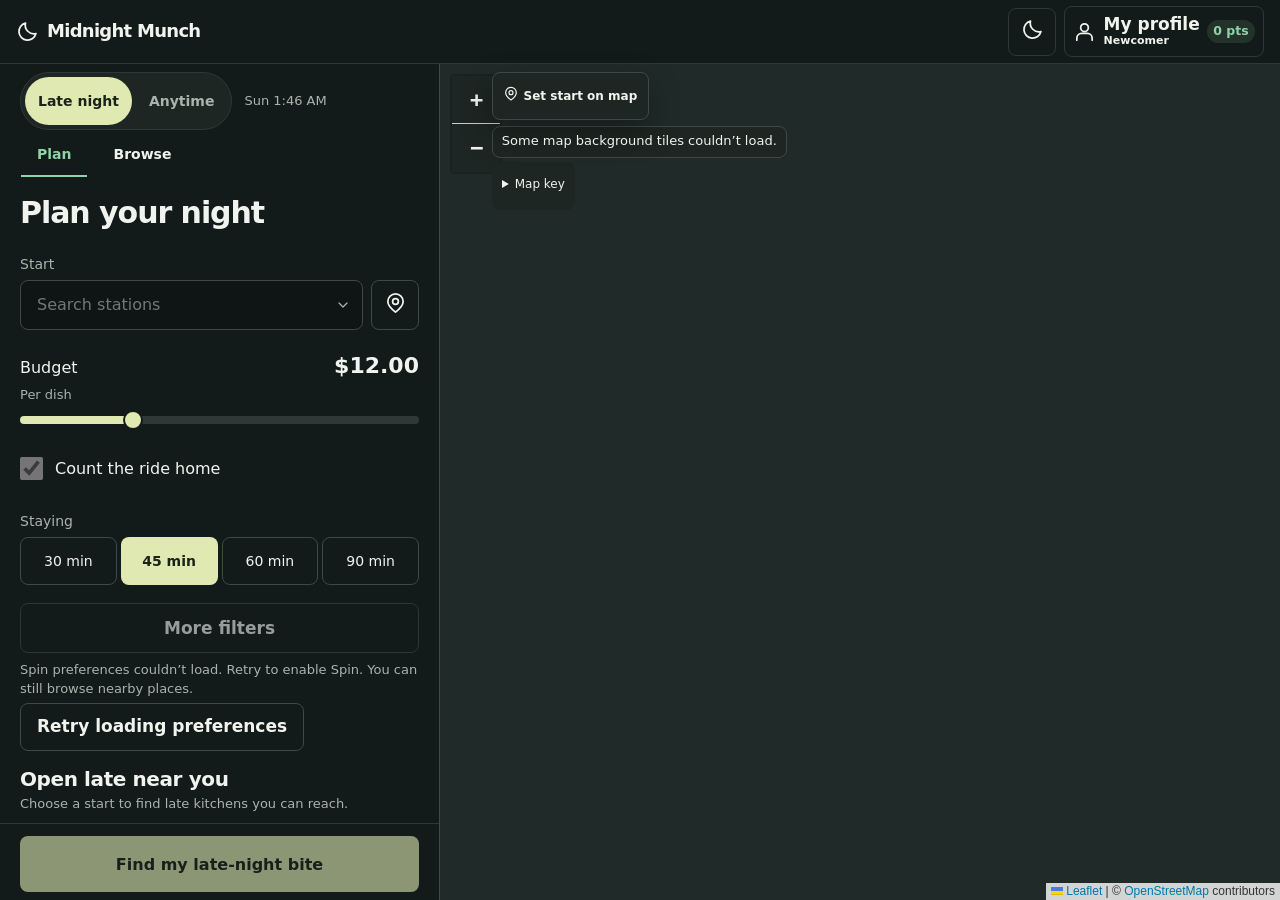
==== web/index.html @ 13ee56ab "Refine Midnight Munch's night interface" ====
<!doctype html>
<html lang="en">
<head>
  <meta charset="utf-8">
  <meta name="viewport" content="width=device-width, initial-scale=1, viewport-fit=cover, interactive-widget=resizes-content">
  <title>Midnight Munch</title>
  <meta name="description" content="Midnight Munch helps you find a late-night bite in Boston, plan the trip there, and catch the last T home.">
  <link rel="stylesheet" href="vendor/leaflet/leaflet.css">
  <link rel="stylesheet" href="styles.css">
  <script src="vendor/leaflet/leaflet.js" defer></script>
  <script src="app.js" defer></script>
  <script src="community.js" defer></script>
  <script src="station-picker.js" defer></script>
  <script src="pinned-trip.js" defer></script>
  <script src="profile-sync.js" defer></script>
</head>
<body>
  <header class="top">
    <a class="brand" href="./"><span data-icon="moon"></span><span>Midnight Munch</span></a>
    <div class="header-actions"><button id="themeToggle" type="button" aria-label="Switch to light theme"><span data-icon="moon"></span></button>
    <button id="profileOpen" aria-label="Profile" class="profile-button" type="button" aria-haspopup="dialog" aria-controls="profileDialog">
      <span data-icon="person"></span><span id="profileAvatar" hidden class="avatar" aria-hidden="true">🐶</span>
      <span class="profile-header-text"><span id="profileName">My profile</span><small id="profileLevel">Newcomer</small></span><span id="profileScore">0 pts</span>
    </button></div>
  </header>
  <main id="stationKeyboardLayout" class="layout">
    <section class="night-panel" aria-label="Night panel">
      <p id="favoriteStatus" class="sr-only" role="status"></p>
      <section id="tripBar" class="trip-bar" aria-label="Pinned trip" hidden>
        <button id="openPinnedTrip" type="button" aria-haspopup="dialog" aria-controls="pinnedTripDialog"><strong>Trip</strong> <span id="tripNext"></span><span id="tripCountdown"></span></button>
        <button id="barFindNext" type="button" hidden>Find the next one</button>
        <button id="unpinTrip" type="button">Unpin</button>
      </section>
      <p id="tripAnnouncement" class="sr-only" role="status" aria-live="polite" aria-atomic="true"></p>
      <div id="tripUndo" class="trip-undo" hidden><span>Trip unpinned.</span> <button id="undoUnpin" type="button">Undo</button></div>
      <header class="night-header">
        <div class="mode-row">
          <div class="segmented" role="group" aria-label="Time preference">
            <button id="lateButton" type="button" aria-pressed="false">Late night</button>
            <button id="anytimeButton" type="button" aria-pressed="true">Anytime</button>
          </div>
          <p class="night-clock"><time id="nightClock"></time><span id="demoTime" hidden></span></p>
        </div>
        <div class="night-navigation">
          <div class="night-tabs" role="tablist" aria-label="Night view">
            <button id="planTab" type="button" role="tab" aria-controls="planView" aria-selected="true">Plan</button>
            <button id="browseTab" type="button" role="tab" aria-controls="browseView" aria-selected="false" tabindex="-1">Browse</button>
          </div>
          <button id="openMap" class="map-toggle" type="button" aria-controls="mapPanel"><span data-icon="pin"></span> Map</button>
        </div>
      </header>

      <p id="nudgeAnnouncement" class="sr-only" role="status" aria-live="polite" aria-atomic="true"></p>
      <aside id="profileNudge" class="profile-nudge" aria-labelledby="nudgeText" hidden>
        <p id="nudgeText"></p>
        <div class="nudge-actions">
          <button id="nudgePrimary" class="primary" type="button"></button>
          <button id="nudgeLater" type="button">Not now</button>
          <button id="nudgeStop" class="text-action" type="button">Don't ask again</button>
          <button id="nudgeRestore" class="text-action" type="button" aria-haspopup="dialog" hidden>Have a recovery code? Restore profile</button>
        </div>
      </aside>

      <section id="planView" class="night-view" role="tabpanel" aria-labelledby="planTab">
        <div id="planScroll" class="night-scroll">
          <div id="planSetup">
            <h1 id="planHeading" tabindex="-1">Plan your night</h1>
            <p id="lateSuggestion" class="hint" hidden>Out late? Switch to Late night to plan around closing and the last T.</p>
            <form id="preferences" class="plan-card">
              <div class="plan-row start-row">
                <label id="stationLabel" for="stationSearch">Start</label>
                <div class="start-controls">
                  <div id="stationInputGroup" class="station-input">
                    <input id="stationSearch" type="text" role="combobox" aria-autocomplete="list" aria-expanded="false"
                      aria-controls="stationList" aria-describedby="locationHelp locationStatus"
                      placeholder="Search stations" autocomplete="off" autocapitalize="off" spellcheck="false" disabled>
                    <span id="stationDisplay" aria-hidden="true"></span>
                    <span class="station-chevron" data-icon="chevron"></span>
                    <button id="clearStation" class="close" type="button" aria-label="Clear start station" hidden><span data-icon="close"></span></button>
                  </div>
                  <select id="station" aria-describedby="locationHelp locationStatus" hidden disabled><option value="">Choose a station</option></select>
                  <button id="locate" type="button" aria-label="Use my location" title="Use my location"><span data-icon="pin"></span><span>Use my location</span></button>
                </div>
              </div>
              <div id="stationPopup" class="station-popup" hidden>
                <div id="stationList" role="listbox" aria-label="Start stations"></div>
                <p id="stationNoMatch" class="hint" hidden></p>
              </div>
              <p id="stationAnnouncement" class="sr-only" aria-live="polite" aria-atomic="true"></p>
              <p id="stationFallbackStatus" class="hint" role="status"></p>
              <button id="retryStations" type="button" hidden>Retry loading stations</button>
              <p id="locationHelp" class="sr-only">Device location requires localhost or HTTPS. You can also choose a T station.</p>
              <p id="locationStatus" class="hint" role="status"></p>
              <fieldset id="filters" disabled>
                <input id="lateMode" name="late" type="checkbox" value="1" hidden>
                <div class="plan-row budget-row">
                  <label for="budget">Budget <strong id="budgetValue">$12.00</strong></label>
                  <p id="budgetTitle" class="hint">Per dish</p>
                  <input id="budget" name="budget" aria-describedby="budgetFareHelp" type="range" min="3" max="36" step="3" value="12">
                </div>
                <p id="budgetFareHelp" class="hint" hidden></p>
                <label class="fare-switch"><input id="countRideHome" type="checkbox" checked> Count the ride home</label>
                <fieldset class="plan-row chip-row">
                  <legend>Staying</legend>
                  <div class="chips stay-chips">
                    <label><input type="radio" name="stay" value="30"><span>30 min</span></label>
                    <label><input type="radio" name="stay" value="45" checked><span>45 min</span></label>
                    <label><input type="radio" name="stay" value="60"><span>60 min</span></label>
                    <label><input type="radio" name="stay" value="90"><span>90 min</span></label>
                  </div>
                </fieldset>
                <button id="moreFilters" type="button" aria-haspopup="dialog" aria-controls="filterSheet">More filters <span id="areaSummary"></span></button>
                <dialog id="filterSheet" aria-labelledby="filterTitle">
                  <div class="sheet-content">
                    <h2 id="filterTitle">More filters</h2>
                    <fieldset class="plan-row chip-row walk-row">
                      <legend>Getting there</legend>
                      <div><div id="walkChoices" class="chips stay-chips"></div><p id="walkChoiceHelp" class="hint">Walk up to your chosen time, otherwise take the T.</p></div>
                    </fieldset>
                    <fieldset id="travelFilter" class="plan-row chip-row walk-row" aria-describedby="travelHint" disabled>
                      <legend>Time to get there</legend><div><div id="travelChoices" class="chips"></div><p id="travelHint" class="hint">Choose a start first</p></div>
                    </fieldset>
                    <fieldset class="plan-row chip-row">
                      <legend>Mood</legend>
                      <div id="cravings" class="chips"></div>
                    </fieldset>
                    <fieldset><legend>Dietary needs</legend><div id="diets" class="chips"></div></fieldset>
                    <label>Line <select id="lineFilter" name="line"><option value="">Any line</option></select></label>
                    <fieldset><legend>Areas</legend><div id="areaChoices" class="chips"></div></fieldset>
                  </div>
                  <div class="sheet-actions"><button id="closeFilters" class="primary" type="button">Done</button></div>
                </dialog>
              </fieldset>
              <p id="optionsStatus" class="hint" role="status"></p>
              <button id="retryOptions" type="button" hidden>Retry loading preferences</button>
            </form>
            <div id="planFeedback">
              <p id="status" class="plan-feedback" role="status"></p>
              <p id="openingSuggestion" class="hint" hidden></p>
              <p id="nextOpening" class="hint" hidden></p>
              <button id="planFix" type="button" hidden></button>
            </div>
            <section class="late-strip" aria-labelledby="lateHeading">
              <h2 id="lateHeading">Open late near you</h2>
              <p id="lateStripStatus" class="hint" role="status"></p>
              <ul id="lateList" class="place-list"></ul>
              <button id="lateFix" type="button" hidden></button>
              <button id="seeAll" type="button">See all places</button>
            </section>
            <div id="planPrimary" class="action-bar"><p id="pickProgress" class="sr-only" role="status"></p><button id="spin" class="primary" type="submit" form="preferences" disabled>Find my late-night bite</button></div>
          </div>

          <section id="nightLoading" aria-labelledby="loadingHeading" hidden>
            <span data-icon="clock"></span>
            <h1 id="loadingHeading" tabindex="-1">Checking trains there and home</h1>
            <p>I'm checking open kitchens, the journey there, and your last way home.</p>
            <p id="loadingAnnouncement" class="sr-only" role="status"></p>
            <ol id="loadingSteps" aria-label="Planning progress">
              <li>Open kitchens</li><li>Trains there</li><li>Last T home</li>
            </ol>
            <button id="cancelLoading" type="button">Change plan</button>
          </section>

          <section id="pinnedScreen" aria-labelledby="pinnedHeading" hidden>
            <div class="pinned-card">
              <p class="hint">Your pinned trip</p>
              <h2 id="pinnedNextStep"></h2>
              <p id="pinnedTime"></p>
              <div class="pinned-controls">
                <button id="unpinScreen" type="button">Unpin</button>
                <button id="missedScreen" type="button">Missed your train?</button>
              </div>
            </div>
            <h1 id="pinnedHeading" tabindex="-1">Your pinned night</h1>
            <ol id="pinnedScreenSteps" class="pinned-steps" aria-label="Pinned trip steps"></ol>
            <div class="pinned-controls">
              <button id="pinnedDetails" type="button">Trip details</button>
              <button id="doneScreenStep" type="button">Done</button>
              <button id="planNewNight" type="button">Plan another night</button>
            </div>
          </section>

          <section id="missedNight" aria-labelledby="missedHeading" hidden>
            <h1 id="missedHeading" tabindex="-1">Your night</h1>
            <div class="missed-banner"><p>Missed train</p><h2 id="missedRide"></h2></div>
            <div id="missedDish"></div>
            <div id="missedRoutes" class="trip-tabs"></div>
            <button id="backToPinned" type="button">Back to pinned night</button>
            <div class="action-bar"><button id="nextMissedRoute" class="primary" type="button">Find the next route</button></div>
          </section>

          <section id="selectedDetails" aria-labelledby="nightHeading" hidden>
            <h1 id="nightHeading" tabindex="-1">Your night</h1>
            <div class="dish-hero">
              <article id="result" hidden>
                <h2 id="dish"></h2>
                <p id="dishRestaurant"></p>
                <div class="dish-pricing">
                  <div>Dish <strong id="price"></strong><p id="shortFare" class="hint"></p></div>
                  <div class="dish-total"><small>Total</small><strong id="dishTotal"></strong></div>
                </div>
                <p id="resultBudget" class="hint"></p>
                <p id="overBudget" class="hint" hidden></p>
              </article>
              <h2 id="selectedName" class="restaurant-name"></h2>
            </div>
            <div class="countdown-tiles">
              <div id="closingTile" class="time-tile"><span class="tile-label"><span data-icon="clock"></span> Closes in</span><strong id="closing"></strong><small id="closingDetail"></small><span id="closingLive" class="sr-only" role="status"></span></div>
              <div id="lastTrainTile" class="time-tile"><span class="tile-label"><span id="homeVehicleIcon"><span data-icon="train"></span></span> <span id="lastRideTitle">Last T home</span></span><strong id="lastTrain"></strong><small id="lastTrainDetail"></small><span id="lastTrainLive" class="sr-only" role="status"></span></div>
            </div>
            <div id="directions">
              <p id="timingNotice" class="hint" role="status"></p>
              <p id="kitchenStatus" class="hint" role="status"></p>
              <div id="tripTabs" class="trip-tabs" role="tablist" aria-label="Route alternatives" hidden></div>
              <ol class="night-timeline" aria-label="Your night timeline">
                <li><div class="timeline-label">01 GO</div>
                  <div class="request-status"><p id="routeStatus" role="status"></p><span id="routeLoading" class="request-loading" aria-hidden="true" hidden><span></span></span></div>
                  <button id="routeRetry" type="button" hidden>Retry route</button>
                  <div id="tripOptions"></div>
                  <button id="pinRoute" type="button" hidden>Pin this route</button>
                  <button id="walkInstead" type="button" hidden></button>
                  <p id="longWalkNote" class="hint"></p>
                </li>
                <li><div class="timeline-label">02 EAT</div><div class="eat-step"><span data-icon="clock"></span><div><strong id="eatTitle"></strong><p id="eatTime" tabindex="-1"></p></div></div></li>
                <li><div class="timeline-label"><span id="homeStepIcon" hidden></span>03 HOME</div>
                  <div class="request-status"><p id="homeStatus" role="status"></p><span id="homeLoading" class="request-loading" aria-hidden="true" hidden><span></span></span></div>
                  <button id="homeRetry" type="button" hidden>Retry last train</button>
                  <div id="homeModes" class="home-modes" role="group" aria-label="How to get home" hidden></div><div id="homeOption"></div><button id="walkReturnRetry" type="button" hidden>Retry walk home</button><p id="rideNote" class="hint"></p><div id="homeLinks" class="backup"></div>
                </li>
              </ol>
            </div>
            <div class="result-toolbar">
              <button id="closeDetails" type="button"><span data-icon="back"></span> Change plan</button>
              <button id="reroll" type="button"><span data-icon="refresh"></span> Another one</button>
            </div>
            <p id="resultStatus" class="hint" role="status"></p>
            <p id="resultOpeningSuggestion" class="hint" hidden></p>
            <button id="resultRetry" type="button" hidden>Retry</button>
            <details class="night-more"><summary>More</summary>
              <div class="night-notices">
                <div id="homeWarning" class="banner warning" hidden>
                  <details><summary id="stayWarningTitle"></summary><p id="stayWarning" role="status"></p></details>
                  <button id="stayFix" type="button" hidden></button>
                </div>
                <div id="timelineAlerts"></div>
              </div>

            <div class="night-actions" aria-label="Restaurant actions">
              <button id="logVisit" type="button">Log restaurant</button>
              <button id="logFood" type="button">Log food / report a problem</button>
              <div id="routeLinks" class="backup"></div>
            </div>
            <p id="logStatus" class="hint" role="status"></p>
              <div class="night-actions">
                <button id="heroFavorite" class="favorite-heart" type="button" aria-pressed="false" aria-label="Favorite this place">♡</button>
                <button id="heroReport" type="button" hidden>Report</button>
              </div>
              <p id="fareBreakdown" hidden></p>
              <p id="dishTravel" class="hint"></p>
              <div id="selectedInfo"></div>
              <div id="dishBadges" class="badges"></div>
              <p id="communityPrice" class="hint"></p>
              <p id="heroTransport" class="hint"></p>
              <div class="timing-bar">
                <span id="timingAsOf" class="hint"></span>
                <button id="refreshTimes" class="text-action" type="button"><span data-icon="refresh"></span> Refresh times</button>
                <span id="timingProgress" class="hint" role="status"></span>
              </div>
              <p id="walkEstimateNote" class="hint" hidden></p>
            </details>
            <details id="nearbyDisclosure">
              <summary><span data-icon="train"></span> <span id="nearbyHeading">Live departures near the restaurant</span></summary>
              <div class="request-status"><p id="nearbyStatus" role="status"></p><span id="nearbyLoading" class="request-loading" aria-hidden="true" hidden><span></span></span></div>
              <button id="nearbyRetry" type="button" hidden>Retry departures</button>
              <ul id="stops"></ul><p id="nearbyLive" class="sr-only" role="status"></p>
            </details>
            <details id="aboutDisclosure">
              <summary><span data-icon="pin"></span> About this place</summary>
              <div id="dishDetails"></div>
            </details>
            <div class="action-bar" id="nightPrimary"><button id="pinNight" class="primary" type="button" hidden>Pin my night</button></div>
          </section>
        </div>
      </section>

      <section id="browseView" class="night-view" role="tabpanel" aria-labelledby="browseTab" hidden>
        <div class="night-scroll browse-scroll">
          <h1>Browse places</h1>
          <div class="browse-filters">
            <label class="search-field">Search <input id="search" type="search" placeholder="Restaurant or neighborhood"></label>
            <label>Menus <select id="menus"><option value="with">Places with menus</option><option value="without">Places without menus</option><option value="all">All places</option></select></label>
            <label>Cuisine <select id="cuisine" disabled><option disabled selected>Loading cuisines…</option></select></label>
            <label class="choices search-field"><input id="favoritesOnly" type="checkbox"> Favorites only</label>
            <label class="choices search-field"><input id="browseAll" type="checkbox"> Show places without a matching dish</label>
          </div>
          <p id="mapStatus" class="hint skeleton" role="status">Loading places around the map…</p>
          <button id="retryPlaces" type="button" hidden>Retry loading places</button>
          <ul id="placeList" class="place-list"></ul>
        </div>
      </section>
      <p id="profileToast" class="profile-toast" role="status" aria-live="polite" hidden></p>
    </section>
    <section id="mapPanel" class="map-panel" aria-label="Boston food map">
      <div id="map" role="region" aria-label="Interactive map of Boston food places"></div>
      <button id="backFromMap" class="map-toggle" type="button"><span data-icon="back"></span> Back to plan</button>
      <div class="map-controls">
        <button id="setStart" type="button" aria-pressed="false"><span data-icon="pin"></span> Set start on map</button>
        <p id="mapStartStatus" class="hint" role="status"></p>
        <p id="tileStatus" class="hint" role="status"></p>
        <details class="map-legend"><summary>Map key</summary><p>L · Open past midnight<br>★ · Selected place<br>≈ · Approximate route<br><i class="muted-pin-key" aria-hidden="true"></i> Muted pin · Closed or no public menu</p></details>
      </div>
    </section>
  </main>
  <dialog id="pinnedTripDialog" aria-labelledby="pinnedTitle">
    <div class="row"><h2 id="pinnedTitle">Pinned trip</h2><button id="closePinnedTrip" class="close" type="button" aria-label="Close pinned trip"><span data-icon="close"></span></button></div>
    <p id="pinnedPlace"></p>
    <p id="pinnedFare" class="hint"></p>
    <ol id="pinnedSteps" class="pinned-steps" aria-label="Pinned trip steps"></ol>
    <div class="pinned-controls">
      <button id="donePinnedStep" class="primary" type="button">Done</button>
      <button id="findPinnedNext" type="button" hidden>Find the next one</button>
      <button id="showPinnedMap" type="button">Show on map</button>
      <button id="unpinFromTimeline" type="button">Unpin</button>
    </div>
    <p id="pinnedRequestStatus" role="status"></p>
    <section id="pinnedReplacement" hidden aria-labelledby="pinnedReplacementTitle">
      <h3 id="pinnedReplacementTitle">Next route</h3>
      <p id="pinnedReplacementSummary"></p>
      <button id="confirmPinnedNext" class="primary" type="button">Pin this one instead</button>
    </section>
  </dialog>
  <dialog id="replacePinnedDialog" aria-labelledby="replacePinnedTitle">
    <h2 id="replacePinnedTitle">Replace your pinned trip?</h2>
    <p id="replacePinnedPlace"></p>
    <div class="pinned-controls">
      <button id="cancelPinnedReplace" type="button" autofocus>Cancel</button>
      <button id="confirmPinnedReplace" class="primary" type="button">Replace trip</button>
    </div>
  </dialog>
  <dialog id="profileDialog" aria-labelledby="profileTitle">
    <header class="profile-screen-header row"><h2 id="profileTitle">My profile</h2><button class="close" type="button" data-close autofocus aria-label="Close profile"><span data-icon="close"></span></button></header>
    <p id="accountStatus" role="status"></p>
    <section class="profile-save" aria-labelledby="saveProfileTitle">
      <h3 id="saveProfileTitle">Save my profile</h3>
      <p id="profileMeterLabel">Profile 0 percent complete</p>
      <progress id="profileMeter" max="100" value="0" aria-labelledby="profileMeterLabel"></progress>
      <button id="profileNextAction" class="text-action" type="button"></button>
      <p id="syncStatus" class="hint" role="status"></p>
      <div id="syncConsent" class="sync-consent" role="group" aria-labelledby="syncConsentText" hidden>
        <p id="syncConsentText">Save your profile on this server?</p>
        <p class="hint">Then a recovery code can bring it back on another phone. No email or account needed.</p>
        <div class="pinned-controls"><button id="syncConsentYes" class="primary" type="button">Save on this server</button><button id="syncConsentNo" type="button">Only this browser</button></div>
      </div>
      <button id="useServerProfile" type="button" hidden>Use the profile saved on this server</button>
      <p id="recoveryStatusLine"></p>
      <div class="profile-save-actions">
        <button id="createProfileOpen" type="button" aria-haspopup="dialog" aria-controls="onboardingSheet">Create your profile</button>
        <button id="recoveryAction" type="button" aria-haspopup="dialog" aria-controls="onboardingSheet">Save a recovery code</button>
      </div>
      <button id="restoreFromProfile" class="text-action" type="button" aria-haspopup="dialog" aria-controls="restoreDialog">Have a recovery code? Restore profile</button>
    </section>
    <section aria-labelledby="identityTitle">
      <h3 id="identityTitle">Identity</h3>
      <form id="profileForm">
        <div class="profile-preview"><span class="avatar" id="avatarPreview" aria-hidden="true"></span></div>
        <label>Display name <input id="displayName" maxlength="28" autocomplete="nickname"></label>
        <fieldset><legend>Avatar</legend><div id="avatarGrid"></div></fieldset>
        <fieldset><legend>Profile color</legend><div id="colorGrid" class="profile-swatches"></div></fieldset>
        <label>Bio <textarea id="bio" maxlength="140" rows="2"></textarea></label>
        <button type="submit">Save profile</button>
        <p id="profileStatus" role="status"></p>
      </form>
    </section>
    <section aria-labelledby="levelTitle">
      <h3 id="levelTitle">Level and progress</h3><p id="levelSummary"></p>
      <progress id="levelProgress" aria-label="Progress toward next level"></progress><p id="levelNext" class="hint"></p>
      <p id="profileStreak"></p><ul id="profileBadges" class="profile-grid"></ul>
    </section>
    <section aria-labelledby="defaultsTitle">
      <h3 id="defaultsTitle">My defaults</h3><div id="profileDefaults"></div><p id="defaultsStatus" role="status"></p>
    </section>
    <section class="stamp-book" aria-labelledby="stampTitle">
      <h3 id="stampTitle">Stamp book and stats</h3><ul id="stampList"></ul><dl id="profileStats"></dl>
      <details><summary>Food logs</summary><ul id="profileFoodLogs"></ul></details>
    </section>
    <section aria-labelledby="historyTitle">
      <h3 id="historyTitle">Past nights</h3><ul id="profileHistory" class="profile-list"></ul>
    </section>
    <section aria-labelledby="favoritesTitle">
      <h3 id="favoritesTitle" tabindex="-1">Favorites</h3><ul id="profileFavorites" class="profile-list"></ul>
    </section>
    <section aria-labelledby="privacyTitle">
      <h3 id="privacyTitle">Data and privacy</h3>
      <p>Your activity is anonymous. A cookie links it to this server. Your profile, defaults and pinned nights are also stored in this browser.</p>
      <button id="exportProfile" type="button">Download my data</button>
      <details id="deleteDisclosure"><summary>Delete my data</summary>
        <form id="deleteProfileForm">
          <label>Type delete to confirm <input id="deleteConfirm" autocomplete="off" spellcheck="false" required></label>
          <button type="submit">Delete my data</button>
        </form>
      </details>
      <button id="resetBrowserProfile" type="button">Reset this browser's profile</button>
      <button id="restoreFromPrivacy" class="text-action" type="button" aria-haspopup="dialog" aria-controls="restoreDialog">Have a recovery code? Restore profile</button>
      <p id="privacyStatus" role="status"></p>
    </section>
  </dialog>
  <dialog id="onboardingSheet" class="bottom-sheet" aria-labelledby="onboardingTitle" aria-describedby="onboardingProgress">
    <div class="sheet-content">
      <div class="row" data-print-hide><h2 id="onboardingTitle">Create your profile</h2><button id="closeOnboarding" class="close" type="button" aria-label="Close profile setup"><span data-icon="close"></span></button></div>
      <p id="onboardingProgress" class="hint" data-print-hide>Step 1 of 3</p>
      <section id="onboardStep1" class="onboard-step" aria-labelledby="onboardStep1Title">
        <h3 id="onboardStep1Title" tabindex="-1">Name and avatar</h3>
        <label>Display name <input id="onboardName" maxlength="28" autocomplete="nickname"></label>
        <fieldset><legend>Avatar</legend><div id="onboardAvatars" class="profile-swatches"></div></fieldset>
      </section>
      <section id="onboardStep2" class="onboard-step" aria-labelledby="onboardStep2Title" hidden>
        <h3 id="onboardStep2Title" tabindex="-1">Home station and defaults</h3>
        <label for="onboardStation">Home station</label>
        <div class="onboard-station">
          <input id="onboardStation" type="text" role="combobox" aria-autocomplete="list" aria-expanded="false" aria-controls="onboardStationList"
            aria-describedby="onboardStationHint" placeholder="Search stations" autocomplete="off" autocapitalize="off" spellcheck="false">
          <div id="onboardStationList" class="station-popup" role="listbox" aria-label="Home station matches" hidden></div>
        </div>
        <p id="onboardStationHint" class="hint">Type a station or line, then pick one.</p>
        <p id="onboardStationAnnouncement" class="sr-only" aria-live="polite" aria-atomic="true"></p>
        <label>Budget <select id="onboardBudget"></select></label>
        <label>Stay <select id="onboardStay"></select></label>
        <label>Walk limit <select id="onboardWalk"></select></label>
      </section>
      <section id="onboardStep3" class="onboard-step" aria-labelledby="onboardStep3Title" hidden>
        <h3 id="onboardStep3Title" tabindex="-1" data-print-hide>Keep it safe</h3>
        <p id="recoveryExplain" data-print-hide>This code is the only way to get your profile back on another phone. We can't recover it for you.</p>
        <p id="recoveryReplaceNote" class="hint" data-print-hide hidden>A new code replaces your old one.</p>
        <button id="makeRecoveryCode" type="button" data-print-hide>Save a recovery code</button>
        <div id="recoveryCodeBox" hidden>
          <p class="hint" id="recoveryCodeLabel">Your recovery code (shown only once)</p>
          <p id="recoveryCode" class="recovery-code" tabindex="-1" aria-labelledby="recoveryCodeLabel recoveryCode"></p>
          <p class="recovery-print-note">Midnight Munch recovery code. Keep it private.</p>
          <div class="recovery-tools" data-print-hide>
            <button id="copyRecoveryCode" type="button">Copy</button>
            <button id="downloadRecoveryCode" type="button">Download as text file</button>
            <button id="printRecoveryCode" type="button">Print</button>
          </div>
          <label class="fare-switch" data-print-hide><input id="savedRecoveryCode" type="checkbox"> I saved my code somewhere safe</label>
        </div>
        <p id="recoveryStatus" role="status" data-print-hide></p>
      </section>
      <p id="onboardingStatus" role="status" data-print-hide></p>
    </div>
    <div class="sheet-actions onboarding-actions" data-print-hide>
      <button id="onboardBack" type="button">Back</button>
      <button id="onboardSkip" type="button">Skip</button>
      <button id="onboardNext" class="primary" type="button">Next</button>
    </div>
  </dialog>
  <dialog id="restoreDialog" aria-labelledby="restoreTitle">
    <div class="row"><h2 id="restoreTitle">Restore profile</h2><button class="close" type="button" data-close aria-label="Close restore"><span data-icon="close"></span></button></div>
    <form id="restoreForm" novalidate>
      <label for="restoreCode">Recovery code</label>
      <input id="restoreCode" class="recovery-input" autocomplete="off" autocapitalize="characters" spellcheck="false" maxlength="64"
        aria-describedby="restoreHelp restoreError">
      <p id="restoreHelp" class="hint">20 letters and numbers, for example 7K4M2-9QRTX-B3HNV-W8Z6D. Any case, dashes optional.</p>
      <p id="restoreError" class="field-error" role="alert"></p>
      <div id="restoreConfirm" class="sync-consent" hidden>
        <p id="restoreConfirmText">This will switch this browser to the restored profile. Your current anonymous stamps stay on this browser only.</p>
      </div>
      <div class="pinned-controls">
        <button id="restoreSubmit" class="primary" type="submit">Restore</button>
        <button id="restoreCancel" type="button" hidden>Cancel</button>
      </div>
      <p id="restoreStatus" role="status"></p>
    </form>
  </dialog>
  <dialog id="foodDialog" aria-labelledby="foodTitle">
    <form id="foodForm">
      <div class="row"><h2 id="foodTitle">Log your food</h2><button class="close" type="button" data-close aria-label="Close food log"><span data-icon="close"></span></button></div>
      <p id="foodRestaurant"></p>
      <p id="menuStatus" role="status"></p>
      <label class="photo-upload">Upload food photo (optional)
        <input id="foodPhoto" name="photo" type="file" accept="image/jpeg,image/png,image/webp" aria-describedby="foodPhotoHint">
        <small id="foodPhotoHint">JPEG, PNG, or WebP · up to 5 MB</small>
      </label>
      <img id="foodPreview" alt="Selected food photo" hidden>
      <fieldset>
        <legend>Food items</legend>
        <div id="foodItems"></div>
        <div class="food-item-actions">
          <button id="addFoodItem" type="button">Add another item</button>
          <button id="removeFoodItem" type="button" hidden>Remove last item</button>
        </div>
      </fieldset>
      <label>Description (optional) <textarea name="description" maxlength="300" rows="3"></textarea></label>
      <button id="saveFood" type="submit">Save food and earn stamp</button>
      <p id="foodStatus" role="status"></p>
    </form>
    <button id="openPriceReport" class="text-action" type="button">Report a problem</button>
  </dialog>
  <dialog id="priceDialog" aria-labelledby="priceTitle">
    <div class="row">
      <h2 id="priceTitle">Report a problem</h2>
      <button class="close" type="button" data-close aria-label="Close report"><span data-icon="close"></span></button>
    </div>
    <label>Menu item
      <select id="reportedDish" aria-describedby="reportItemDetails" required></select>
    </label>
    <div id="reportItemDetails" class="hint" aria-live="polite"></div>
    <fieldset id="reportChoices">
      <legend>Issue</legend>
      <label><input type="radio" name="reportAction" value="price" checked> Wrong price</label>
      <label><input type="radio" name="reportAction" value="remove"> This isn't on the menu</label>
    </fieldset>
    <form id="priceForm">
      <label>Observed menu price ($) <input id="reportedPrice" type="number" min="0.01" max="1000" step="0.01" required></label>
      <p class="hint">Enter the price before tax and tip.</p>
      <button id="submitPrice" type="submit">Submit price report</button>
    </form>
    <form id="removeItemForm" hidden>
      <label>Reason
        <select id="removeReason" required>
          <option value="">Choose a reason</option>
          <option value="not_served">Not served</option>
          <option value="wrong_restaurant">Wrong restaurant</option>
          <option value="not_a_dish">Not a dish</option>
          <option value="other">Other</option>
        </select>
      </label>
      <button id="submitRemoval" type="submit">Submit</button>
    </form>
    <p id="priceStatus" role="status"></p>
    <p id="reportMenuStatus" class="hint" role="status"></p>
    <details id="hiddenByReports" hidden>
      <summary>Hidden by reports</summary>
      <ul id="hiddenItems"></ul>
    </details>
  </dialog>
</body>
</html>
---- web/vendor/leaflet/leaflet.css ----
/* required styles */

.leaflet-pane,
.leaflet-tile,
.leaflet-marker-icon,
.leaflet-marker-shadow,
.leaflet-tile-container,
.leaflet-pane > svg,
.leaflet-pane > canvas,
.leaflet-zoom-box,
.leaflet-image-layer,
.leaflet-layer {
	position: absolute;
	left: 0;
	top: 0;
	}
.leaflet-container {
	overflow: hidden;
	}
.leaflet-tile,
.leaflet-marker-icon,
.leaflet-marker-shadow {
	-webkit-user-select: none;
	   -moz-user-select: none;
	        user-select: none;
	  -webkit-user-drag: none;
	}
/* Prevents IE11 from highlighting tiles in blue */
.leaflet-tile::selection {
	background: transparent;
}
/* Safari renders non-retina tile on retina better with this, but Chrome is worse */
.leaflet-safari .leaflet-tile {
	image-rendering: -webkit-optimize-contrast;
	}
/* hack that prevents hw layers "stretching" when loading new tiles */
.leaflet-safari .leaflet-tile-container {
	width: 1600px;
	height: 1600px;
	-webkit-transform-origin: 0 0;
	}
.leaflet-marker-icon,
.leaflet-marker-shadow {
	display: block;
	}
/* .leaflet-container svg: reset svg max-width decleration shipped in Joomla! (joomla.org) 3.x */
/* .leaflet-container img: map is broken in FF if you have max-width: 100% on tiles */
.leaflet-container .leaflet-overlay-pane svg {
	max-width: none !important;
	max-height: none !important;
	}
.leaflet-container .leaflet-marker-pane img,
.leaflet-container .leaflet-shadow-pane img,
.leaflet-container .leaflet-tile-pane img,
.leaflet-container img.leaflet-image-layer,
.leaflet-container .leaflet-tile {
	max-width: none !important;
	max-height: none !important;
	width: auto;
	padding: 0;
	}

.leaflet-container img.leaflet-tile {
	/* See: https://bugs.chromium.org/p/chromium/issues/detail?id=600120 */
	mix-blend-mode: plus-lighter;
}

.leaflet-container.leaflet-touch-zoom {
	-ms-touch-action: pan-x pan-y;
	touch-action: pan-x pan-y;
	}
.leaflet-container.leaflet-touch-drag {
	-ms-touch-action: pinch-zoom;
	/* Fallback for FF which doesn't support pinch-zoom */
	touch-action: none;
	touch-action: pinch-zoom;
}
.leaflet-container.leaflet-touch-drag.leaflet-touch-zoom {
	-ms-touch-action: none;
	touch-action: none;
}
.leaflet-container {
	-webkit-tap-highlight-color: transparent;
}
.leaflet-container a {
	-webkit-tap-highlight-color: rgba(51, 181, 229, 0.4);
}
.leaflet-tile {
	filter: inherit;
	visibility: hidden;
	}
.leaflet-tile-loaded {
	visibility: inherit;
	}
.leaflet-zoom-box {
	width: 0;
	height: 0;
	-moz-box-sizing: border-box;
	     box-sizing: border-box;
	z-index: 800;
	}
/* workaround for https://bugzilla.mozilla.org/show_bug.cgi?id=888319 */
.leaflet-overlay-pane svg {
	-moz-user-select: none;
	}

.leaflet-pane         { z-index: 400; }

.leaflet-tile-pane    { z-index: 200; }
.leaflet-overlay-pane { z-index: 400; }
.leaflet-shadow-pane  { z-index: 500; }
.leaflet-marker-pane  { z-index: 600; }
.leaflet-tooltip-pane   { z-index: 650; }
.leaflet-popup-pane   { z-index: 700; }

.leaflet-map-pane canvas { z-index: 100; }
.leaflet-map-pane svg    { z-index: 200; }

.leaflet-vml-shape {
	width: 1px;
	height: 1px;
	}
.lvml {
	behavior: url(#default#VML);
	display: inline-block;
	position: absolute;
	}


/* control positioning */

.leaflet-control {
	position: relative;
	z-index: 800;
	pointer-events: visiblePainted; /* IE 9-10 doesn't have auto */
	pointer-events: auto;
	}
.leaflet-top,
.leaflet-bottom {
	position: absolute;
	z-index: 1000;
	pointer-events: none;
	}
.leaflet-top {
	top: 0;
	}
.leaflet-right {
	right: 0;
	}
.leaflet-bottom {
	bottom: 0;
	}
.leaflet-left {
	left: 0;
	}
.leaflet-control {
	float: left;
	clear: both;
	}
.leaflet-right .leaflet-control {
	float: right;
	}
.leaflet-top .leaflet-control {
	margin-top: 10px;
	}
.leaflet-bottom .leaflet-control {
	margin-bottom: 10px;
	}
.leaflet-left .leaflet-control {
	margin-left: 10px;
	}
.leaflet-right .leaflet-control {
	margin-right: 10px;
	}


/* zoom and fade animations */

.leaflet-fade-anim .leaflet-popup {
	opacity: 0;
	-webkit-transition: opacity 0.2s linear;
	   -moz-transition: opacity 0.2s linear;
	        transition: opacity 0.2s linear;
	}
.leaflet-fade-anim .leaflet-map-pane .leaflet-popup {
	opacity: 1;
	}
.leaflet-zoom-animated {
	-webkit-transform-origin: 0 0;
	    -ms-transform-origin: 0 0;
	        transform-origin: 0 0;
	}
svg.leaflet-zoom-animated {
	will-change: transform;
}

.leaflet-zoom-anim .leaflet-zoom-animated {
	-webkit-transition: -webkit-transform 0.25s cubic-bezier(0,0,0.25,1);
	   -moz-transition:    -moz-transform 0.25s cubic-bezier(0,0,0.25,1);
	        transition:         transform 0.25s cubic-bezier(0,0,0.25,1);
	}
.leaflet-zoom-anim .leaflet-tile,
.leaflet-pan-anim .leaflet-tile {
	-webkit-transition: none;
	   -moz-transition: none;
	        transition: none;
	}

.leaflet-zoom-anim .leaflet-zoom-hide {
	visibility: hidden;
	}


/* cursors */

.leaflet-interactive {
	cursor: pointer;
	}
.leaflet-grab {
	cursor: -webkit-grab;
	cursor:    -moz-grab;
	cursor:         grab;
	}
.leaflet-crosshair,
.leaflet-crosshair .leaflet-interactive {
	cursor: crosshair;
	}
.leaflet-popup-pane,
.leaflet-control {
	cursor: auto;
	}
.leaflet-dragging .leaflet-grab,
.leaflet-dragging .leaflet-grab .leaflet-interactive,
.leaflet-dragging .leaflet-marker-draggable {
	cursor: move;
	cursor: -webkit-grabbing;
	cursor:    -moz-grabbing;
	cursor:         grabbing;
	}

/* marker & overlays interactivity */
.leaflet-marker-icon,
.leaflet-marker-shadow,
.leaflet-image-layer,
.leaflet-pane > svg path,
.leaflet-tile-container {
	pointer-events: none;
	}

.leaflet-marker-icon.leaflet-interactive,
.leaflet-image-layer.leaflet-interactive,
.leaflet-pane > svg path.leaflet-interactive,
svg.leaflet-image-layer.leaflet-interactive path {
	pointer-events: visiblePainted; /* IE 9-10 doesn't have auto */
	pointer-events: auto;
	}

/* visual tweaks */

.leaflet-container {
	background: #ddd;
	outline-offset: 1px;
	}
.leaflet-container a {
	color: #0078A8;
	}
.leaflet-zoom-box {
	border: 2px dotted #38f;
	background: rgba(255,255,255,0.5);
	}


/* general typography */
.leaflet-container {
	font-family: "Helvetica Neue", Arial, Helvetica, sans-serif;
	font-size: 12px;
	font-size: 0.75rem;
	line-height: 1.5;
	}


/* general toolbar styles */

.leaflet-bar {
	box-shadow: 0 1px 5px rgba(0,0,0,0.65);
	border-radius: 4px;
	}
.leaflet-bar a {
	background-color: #fff;
	border-bottom: 1px solid #ccc;
	width: 26px;
	height: 26px;
	line-height: 26px;
	display: block;
	text-align: center;
	text-decoration: none;
	color: black;
	}
.leaflet-bar a,
.leaflet-control-layers-toggle {
	background-position: 50% 50%;
	background-repeat: no-repeat;
	display: block;
	}
.leaflet-bar a:hover,
.leaflet-bar a:focus {
	background-color: #f4f4f4;
	}
.leaflet-bar a:first-child {
	border-top-left-radius: 4px;
	border-top-right-radius: 4px;
	}
.leaflet-bar a:last-child {
	border-bottom-left-radius: 4px;
	border-bottom-right-radius: 4px;
	border-bottom: none;
	}
.leaflet-bar a.leaflet-disabled {
	cursor: default;
	background-color: #f4f4f4;
	color: #bbb;
	}

.leaflet-touch .leaflet-bar a {
	width: 30px;
	height: 30px;
	line-height: 30px;
	}
.leaflet-touch .leaflet-bar a:first-child {
	border-top-left-radius: 2px;
	border-top-right-radius: 2px;
	}
.leaflet-touch .leaflet-bar a:last-child {
	border-bottom-left-radius: 2px;
	border-bottom-right-radius: 2px;
	}

/* zoom control */

.leaflet-control-zoom-in,
.leaflet-control-zoom-out {
	font: bold 18px 'Lucida Console', Monaco, monospace;
	text-indent: 1px;
	}

.leaflet-touch .leaflet-control-zoom-in, .leaflet-touch .leaflet-control-zoom-out  {
	font-size: 22px;
	}


/* layers control */

.leaflet-control-layers {
	box-shadow: 0 1px 5px rgba(0,0,0,0.4);
	background: #fff;
	border-radius: 5px;
	}
.leaflet-control-layers-toggle {
	background-image: url(images/layers.png);
	width: 36px;
	height: 36px;
	}
.leaflet-retina .leaflet-control-layers-toggle {
	background-image: url(images/layers-2x.png);
	background-size: 26px 26px;
	}
.leaflet-touch .leaflet-control-layers-toggle {
	width: 44px;
	height: 44px;
	}
.leaflet-control-layers .leaflet-control-layers-list,
.leaflet-control-layers-expanded .leaflet-control-layers-toggle {
	display: none;
	}
.leaflet-control-layers-expanded .leaflet-control-layers-list {
	display: block;
	position: relative;
	}
.leaflet-control-layers-expanded {
	padding: 6px 10px 6px 6px;
	color: #333;
	background: #fff;
	}
.leaflet-control-layers-scrollbar {
	overflow-y: scroll;
	overflow-x: hidden;
	padding-right: 5px;
	}
.leaflet-control-layers-selector {
	margin-top: 2px;
	position: relative;
	top: 1px;
	}
.leaflet-control-layers label {
	display: block;
	font-size: 13px;
	font-size: 1.08333em;
	}
.leaflet-control-layers-separator {
	height: 0;
	border-top: 1px solid #ddd;
	margin: 5px -10px 5px -6px;
	}

/* Default icon URLs */
.leaflet-default-icon-path { /* used only in path-guessing heuristic, see L.Icon.Default */
	background-image: url(images/marker-icon.png);
	}


/* attribution and scale controls */

.leaflet-container .leaflet-control-attribution {
	background: #fff;
	background: rgba(255, 255, 255, 0.8);
	margin: 0;
	}
.leaflet-control-attribution,
.leaflet-control-scale-line {
	padding: 0 5px;
	color: #333;
	line-height: 1.4;
	}
.leaflet-control-attribution a {
	text-decoration: none;
	}
.leaflet-control-attribution a:hover,
.leaflet-control-attribution a:focus {
	text-decoration: underline;
	}
.leaflet-attribution-flag {
	display: inline !important;
	vertical-align: baseline !important;
	width: 1em;
	height: 0.6669em;
	}
.leaflet-left .leaflet-control-scale {
	margin-left: 5px;
	}
.leaflet-bottom .leaflet-control-scale {
	margin-bottom: 5px;
	}
.leaflet-control-scale-line {
	border: 2px solid #777;
	border-top: none;
	line-height: 1.1;
	padding: 2px 5px 1px;
	white-space: nowrap;
	-moz-box-sizing: border-box;
	     box-sizing: border-box;
	background: rgba(255, 255, 255, 0.8);
	text-shadow: 1px 1px #fff;
	}
.leaflet-control-scale-line:not(:first-child) {
	border-top: 2px solid #777;
	border-bottom: none;
	margin-top: -2px;
	}
.leaflet-control-scale-line:not(:first-child):not(:last-child) {
	border-bottom: 2px solid #777;
	}

.leaflet-touch .leaflet-control-attribution,
.leaflet-touch .leaflet-control-layers,
.leaflet-touch .leaflet-bar {
	box-shadow: none;
	}
.leaflet-touch .leaflet-control-layers,
.leaflet-touch .leaflet-bar {
	border: 2px solid rgba(0,0,0,0.2);
	background-clip: padding-box;
	}


/* popup */

.leaflet-popup {
	position: absolute;
	text-align: center;
	margin-bottom: 20px;
	}
.leaflet-popup-content-wrapper {
	padding: 1px;
	text-align: left;
	border-radius: 12px;
	}
.leaflet-popup-content {
	margin: 13px 24px 13px 20px;
	line-height: 1.3;
	font-size: 13px;
	font-size: 1.08333em;
	min-height: 1px;
	}
.leaflet-popup-content p {
	margin: 17px 0;
	margin: 1.3em 0;
	}
.leaflet-popup-tip-container {
	width: 40px;
	height: 20px;
	position: absolute;
	left: 50%;
	margin-top: -1px;
	margin-left: -20px;
	overflow: hidden;
	pointer-events: none;
	}
.leaflet-popup-tip {
	width: 17px;
	height: 17px;
	padding: 1px;

	margin: -10px auto 0;
	pointer-events: auto;

	-webkit-transform: rotate(45deg);
	   -moz-transform: rotate(45deg);
	    -ms-transform: rotate(45deg);
	        transform: rotate(45deg);
	}
.leaflet-popup-content-wrapper,
.leaflet-popup-tip {
	background: white;
	color: #333;
	box-shadow: 0 3px 14px rgba(0,0,0,0.4);
	}
.leaflet-container a.leaflet-popup-close-button {
	position: absolute;
	top: 0;
	right: 0;
	border: none;
	text-align: center;
	width: 24px;
	height: 24px;
	font: 16px/24px Tahoma, Verdana, sans-serif;
	color: #757575;
	text-decoration: none;
	background: transparent;
	}
.leaflet-container a.leaflet-popup-close-button:hover,
.leaflet-container a.leaflet-popup-close-button:focus {
	color: #585858;
	}
.leaflet-popup-scrolled {
	overflow: auto;
	}

.leaflet-oldie .leaflet-popup-content-wrapper {
	-ms-zoom: 1;
	}
.leaflet-oldie .leaflet-popup-tip {
	width: 24px;
	margin: 0 auto;

	-ms-filter: "progid:DXImageTransform.Microsoft.Matrix(M11=0.70710678, M12=0.70710678, M21=-0.70710678, M22=0.70710678)";
	filter: progid:DXImageTransform.Microsoft.Matrix(M11=0.70710678, M12=0.70710678, M21=-0.70710678, M22=0.70710678);
	}

.leaflet-oldie .leaflet-control-zoom,
.leaflet-oldie .leaflet-control-layers,
.leaflet-oldie .leaflet-popup-content-wrapper,
.leaflet-oldie .leaflet-popup-tip {
	border: 1px solid #999;
	}


/* div icon */

.leaflet-div-icon {
	background: #fff;
	border: 1px solid #666;
	}


/* Tooltip */
/* Base styles for the element that has a tooltip */
.leaflet-tooltip {
	position: absolute;
	padding: 6px;
	background-color: #fff;
	border: 1px solid #fff;
	border-radius: 3px;
	color: #222;
	white-space: nowrap;
	-webkit-user-select: none;
	-moz-user-select: none;
	-ms-user-select: none;
	user-select: none;
	pointer-events: none;
	box-shadow: 0 1px 3px rgba(0,0,0,0.4);
	}
.leaflet-tooltip.leaflet-interactive {
	cursor: pointer;
	pointer-events: auto;
	}
.leaflet-tooltip-top:before,
.leaflet-tooltip-bottom:before,
.leaflet-tooltip-left:before,
.leaflet-tooltip-right:before {
	position: absolute;
	pointer-events: none;
	border: 6px solid transparent;
	background: transparent;
	content: "";
	}

/* Directions */

.leaflet-tooltip-bottom {
	margin-top: 6px;
}
.leaflet-tooltip-top {
	margin-top: -6px;
}
.leaflet-tooltip-bottom:before,
.leaflet-tooltip-top:before {
	left: 50%;
	margin-left: -6px;
	}
.leaflet-tooltip-top:before {
	bottom: 0;
	margin-bottom: -12px;
	border-top-color: #fff;
	}
.leaflet-tooltip-bottom:before {
	top: 0;
	margin-top: -12px;
	margin-left: -6px;
	border-bottom-color: #fff;
	}
.leaflet-tooltip-left {
	margin-left: -6px;
}
.leaflet-tooltip-right {
	margin-left: 6px;
}
.leaflet-tooltip-left:before,
.leaflet-tooltip-right:before {
	top: 50%;
	margin-top: -6px;
	}
.leaflet-tooltip-left:before {
	right: 0;
	margin-right: -12px;
	border-left-color: #fff;
	}
.leaflet-tooltip-right:before {
	left: 0;
	margin-left: -12px;
	border-right-color: #fff;
	}

/* Printing */

@media print {
	/* Prevent printers from removing background-images of controls. */
	.leaflet-control {
		-webkit-print-color-adjust: exact;
		print-color-adjust: exact;
		}
	}
---- web/styles.css ----
:root {
  color-scheme: light;
  font: 100%/1.45 system-ui, sans-serif;
  --ink: #23251f;
  --green: #224b3b;
  --mint: #e5efdf;
  --lime: #d9ed9b;
  --line: #dfe4d8;
  --muted: #51584c;
  color: var(--ink);
  background: #f7f8f2;
}

* { box-sizing: border-box; }
body { margin: 0; }
a { color: var(--green); }
select {
  display: block;
  width: 100%;
  min-height: 2.75rem;
  margin-top: .25rem;
  padding: .5rem .65rem;
  border: 1px solid #849280;
  border-radius: .55rem;
  color: inherit;
  background: #fff;
  font: inherit;
  font-weight: 400;
}

fieldset {
  min-width: 0;
  margin: 1.15rem 0;
  padding: 0;
  border: 0;
}

legend { margin-bottom: .4rem; padding: 0; }
.chips { display: flex; flex-wrap: wrap; gap: .45rem; }
.chips label { position: relative; cursor: pointer; }

.chips input {
  position: absolute;
  opacity: 0;
  width: 1px;
  height: 1px;
}

.chips span {
  display: flex;
  align-items: center;
  min-height: 2.75rem;
  padding: .35rem .75rem;
  border: 1px solid #849280;
  border-radius: 2rem;
  background: #f7f8f2;
}

.chips input:checked + span { background: var(--lime); border-color: var(--green); font-weight: 700; }
:focus-visible, .chips input:focus-visible + span { outline: 3px solid #547d33; outline-offset: 3px; }

button {
  min-height: 2.75rem;
  padding: .6rem 1rem;
  border: 0;
  border-radius: .6rem;
  font: inherit;
  font-weight: 750;
  cursor: pointer;
}

button:disabled { opacity: .6; cursor: default; }
[type="submit"] { width: 100%; background: var(--green); color: #fff; }
[type="submit"]:hover:not(:disabled) { background: #17382b; }
#reroll { background: var(--mint); color: var(--green); }
.dish-heading { display: flex; gap: .75rem; justify-content: space-between; align-items: baseline; }
h2 { margin: 0; font: 800 1.35rem/1.15 system-ui, sans-serif; }
#price { color: var(--green); white-space: nowrap; }

[hidden] { display: none !important; }
.choices, .links { display: flex; flex-wrap: wrap; gap: .5rem .9rem; }
.choices label, label.choices { display: flex; align-items: center; min-height: 2.75rem; gap: .35rem; }
.hint { color: var(--muted); font-size: .875rem; }
#stops { padding-left: 1.4rem; }
#stops li + li { margin-top: .5rem; }
.links a { display: inline-flex; align-items: center; min-height: 2.75rem; padding: .35rem .65rem; border-radius: .55rem; background: var(--mint); color: var(--green); font-weight: 650; }
#price, .badges { font-variant-numeric: tabular-nums; }
.badges span { display: inline-block; margin: 0 .35rem .35rem 0; padding: .15rem .55rem; background: var(--mint); color: var(--green); border-radius: 1rem; }
.pin { display: grid; place-items: center; color: white; background: #fff; border: 2px solid white; border-radius: 50%; box-shadow: 0 0 0 1px var(--ink); font-weight: bold; }

.banner {
  padding: .65rem .85rem;
  border-radius: .65rem;
  background: var(--mint);
  color: var(--green);
}

.warning, .soon { background: #fff1d5; color: #783c00; }
.urgent { background: #ffe6e8; color: #961e2e; }
.countdown { font-weight: 750; font-variant-numeric: tabular-nums; }
.countdown.soon, .countdown.urgent { padding: .5rem .7rem; border-radius: .55rem; }
.sr-only { position: absolute; width: 1px; height: 1px; overflow: hidden; clip-path: inset(50%); white-space: nowrap; }
.trip-tabs { display: flex; flex-wrap: wrap; gap: .5rem; }
.trip-tabs button { background: var(--mint); color: var(--green); }
.trip-tabs button[aria-selected="true"] { background: var(--green); color: #fff; }
.steps { padding-left: 1.5rem; }
.steps li + li { margin-top: .6rem; }
.line-chip {
  display: inline-block;
  padding: .05rem .5rem;
  border-left: .35rem solid var(--line-color);
  border-radius: .35rem;
  background: var(--mint);
  color: var(--ink);
  font-weight: 700;
}
.backup a, .links.backup a {
  display: inline-flex;
  align-items: center;
  min-height: 2.75rem;
  padding: 0;
  background: transparent;
  color: var(--green);
  font-size: .875rem;
}
.pin.route-stop { background: #fff; color: var(--ink); border-color: var(--ink); }

.request-status, .request-loading { display: flex; align-items: center; gap: .5rem; }
.request-status p:empty { margin: 0; }
.request-loading {
  width: 100%;
  min-height: 24px;
  align-items: center;
}
.request-loading span, .skeleton::after {
  display: block;
  width: min(100%, 180px);
  height: 8px;
  border-radius: var(--radius);
  background: var(--line);
}
.skeleton::after { content: ""; margin-block: 8px; }
.request-loading span { font-size: 0; }
@keyframes request-spin { to { transform: rotate(1turn); } }

.service-alert { overflow-wrap: anywhere; }
.service-alert h4 { margin: 0; }
.service-alert ul { margin: .5rem 0; padding-left: 1.25rem; }
.service-alert li + li { margin-top: .65rem; }
.service-alert p { margin: .15rem 0; white-space: pre-wrap; }
.service-alert summary { cursor: pointer; }
.alert-effect {
  display: inline-block;
  padding: .1rem .45rem;
  border: 1px solid currentColor;
  border-radius: .35rem;
  font-size: .75rem;
  font-weight: 700;
}

.top {
  height: 67px;
  padding: 0 clamp(.85rem, 3vw, 2rem);
  background: white;
  border-bottom: 1px solid var(--line);
}
.top, .row { display: flex; align-items: center; justify-content: space-between; gap: .6rem; }
.brand {
  display: flex;
  align-items: center;
  gap: .25rem;
  text-decoration: none;
  color: var(--ink);
  font-size: 1.4rem;
  font-weight: 850;
  letter-spacing: -.04em;
}
.brand-icon {
  display: grid;
  place-items: center;
  width: 36px;
  height: 36px;
  margin-right: .3rem;
  flex: none;
  border-radius: 11px;
  background: var(--green);
  color: var(--lime);
}
.brand-city { color: #4f674e; }
.profile-button {
  display: flex;
  align-items: center;
  gap: .45rem;
  max-width: 65%;
  border-radius: 2rem;
  padding: .25rem .6rem .25rem .3rem;
}
#profileName { overflow: hidden; text-overflow: ellipsis; white-space: nowrap; }
#profileScore { flex: none; background: var(--mint); padding: .15rem .4rem; border-radius: 2rem; font-size: .78rem; }
.avatar {
  display: inline-grid;
  place-items: center;
  flex: none;
  width: 32px;
  height: 32px;
  border-radius: 50%;
  border: 1px solid var(--ink);
}
.profile-preview { display: grid; place-items: center; margin: .75rem 0; padding: .65rem; background: var(--mint); border-radius: 12px; }
dialog { background: white; border: 1px solid var(--line); border-radius: 17px; padding: 1rem; }
input[type="checkbox"] { accent-color: var(--green); }
input[type="search"], input[type="text"], input[type="number"], input:not([type]), textarea {
  width: 100%;
  min-height: 2.5rem;
  padding: .45rem .6rem;
  border: 1px solid #849280;
  border-radius: 8px;
  color: var(--ink);
  background: #f8f9f5;
  font: inherit;
}
#search { margin: .3rem 0 .7rem; }
button { color: var(--ink); background: var(--mint); }
.primary { background: var(--green); color: white; }
p:empty { margin-block: 0; padding: 0; }
.map-controls p:empty { border: none; }
#placeList, #stampList { list-style: none; padding: 0; margin: .5rem 0; }
.restaurant {
  display: flex;
  gap: .45rem;
  align-items: center;
  width: 100%;
  margin-bottom: .4rem;
  padding: .5rem;
  background: white;
  border: 1px solid var(--line);
  border-radius: 12px;
  text-align: left;
}
.restaurant:hover, .restaurant[aria-pressed="true"] { background: var(--mint); border-color: #65836c; }
.restaurant small { display: block; color: var(--muted); }
.restaurant .from-price { color: var(--green); font-size: .78rem; }
.stamp { display: inline-grid; place-items: center; width: 23px; height: 23px; border-radius: 50%; border: 1px solid #c37b94; background: #fff0f4; font-size: .8rem; vertical-align: middle; }
.stamp.earned { background: #fff4e8; border-color: #b27555; }
.pin { color: var(--ink); width: 32px; height: 32px; }
.pin.late { background: #ffdc9b; }
.pin.selected { outline: 2px solid var(--green); }
.pin.picked { background: var(--lime); border-color: var(--green); }
.pin-symbol { font-size: 1.1rem; line-height: 1; }
.pin .pin-stamp { position: absolute; left: 62%; top: 61%; width: 17px; height: 17px; font-size: .62rem; }

#map { position: absolute; inset: 0; z-index: 0; background: #e2ece5; }
#map.start-mode { cursor: crosshair; }
.map-controls { position: relative; margin-left: 2.7rem; pointer-events: none; }
.map-controls button, .map-controls p { pointer-events: auto; background: white; border: 1px solid var(--line); box-shadow: 0 2px 9px #15281826; }
.map-controls button { padding: .45rem .65rem; }
.map-controls button[aria-pressed="true"] { background: var(--lime); }
.map-controls p { width: fit-content; max-width: 100%; padding: .35rem .55rem; margin: .35rem 0 0; border-radius: 8px; }
.map-controls p:empty { display: none; }
.map-legend { display: flex; flex-wrap: wrap; column-gap: .7rem; font-size: .8rem; }
.close { flex: none; min-width: 2.75rem; padding: .2rem; font-size: 1.25rem; }
#logVisit:disabled { background: var(--mint); color: var(--green); opacity: 1; }
dialog { width: min(470px, calc(100% - 2rem)); max-height: 90dvh; color: var(--ink); box-shadow: 0 15px 45px #15271945; }
dialog::backdrop { background: #16291f75; }
dialog label { display: block; margin: .65rem 0; font-weight: 650; }
.menu-price-note { display: block; font-weight: 400; }
.menu-price-note:not(:empty) { margin-top: .25rem; }
dialog input, dialog textarea { display: block; margin-top: .25rem; }
dialog input[type="file"] { max-width: 100%; font: inherit; }
.photo-upload { border: 2px dashed #849280; border-radius: 12px; background: #f4faf6; padding: .8rem; }
.photo-upload small { display: block; padding-top: .3rem; color: var(--muted); }
#foodPreview { display: block; max-width: 100%; max-height: 180px; border-radius: 8px; }
.food-item-actions { display: flex; flex-wrap: wrap; gap: .4rem; }
.text-action { background: transparent; color: var(--green); text-decoration: underline; }
.stamp-book { border-top: 1px solid var(--line); margin-top: 1rem; }
.stamp-book li { display: flex; align-items: center; gap: .4rem; margin: .35rem 0; }
.stamp-book time { margin-left: auto; white-space: nowrap; }

@media (max-width: 400px) {
  .brand { font-size: 1.12rem; }
  .top { padding-inline: .55rem; }
  .brand-icon { margin-right: .1rem; }
  .profile-button { max-width: 57%; }
}

#profileFoodLogs, #profileFoodLogs ul { padding-left: 1.2rem; }
#profileFoodLogs li { display: list-item; }
#profileFoodLogs time { margin-left: .5rem; }
.field-error { color: #961e2e; font-size: .875rem; font-weight: 650; }

.place-pricing { flex: 0 0 auto; margin-left: auto; text-align: right; }
.tier-chip {
  display: inline-block;
  border-radius: 1rem;
  padding: .1rem .45rem;
  color: var(--green);
  background: var(--mint);
  font-size: .82rem;
  font-weight: 750;
}
.pin.no-menu, .muted-pin-key { background: #e4e7e1; border-color: #687469; }
.muted-pin-key { display: inline-block; width: .75rem; height: .75rem; border: 1px solid #687469; border-radius: 50%; vertical-align: -.05em; }

#fareBreakdown { font-weight: 700; font-variant-numeric: tabular-nums; }
.place-pricing { max-width: 54%; }

:root {
  --canvas: #f6f8f2;
  --surface: #fff;
  --header-height: 56px;
  --radius: 12px;
}
body { background: var(--canvas); }
.top { height: var(--header-height); }
.layout {
  display: grid;
  grid-template-columns: 420px minmax(0, 1fr);
  height: calc(100dvh - var(--header-height));
  min-height: 0;
}
.night-panel {
  display: flex;
  flex-direction: column;
  min-width: 0;
  min-height: 0;
  overflow: hidden;
  background: var(--canvas);
  border-right: 1px solid var(--line);
  z-index: 1;
}
.night-header { flex: none; padding: 8px 16px 0; background: var(--surface); border-bottom: 1px solid var(--line); }
.mode-row, .result-toolbar { display: flex; align-items: center; justify-content: space-between; gap: 8px; }
.segmented { display: flex; gap: 4px; padding: 2px; border-radius: var(--radius); background: var(--mint); }
.segmented button { background: transparent; padding-inline: 12px; font-size: 14px; }
.segmented button[aria-pressed="true"] { background: var(--green); color: white; }
.night-clock { display: flex; flex-wrap: wrap; justify-content: end; column-gap: 6px; margin: 0; font-size: 12px; color: var(--muted); }
.night-clock time { font-weight: 750; }
#demoTime { color: var(--green); font-weight: 750; }
.night-tabs { display: flex; gap: 8px; }
.night-tabs button { position: relative; padding: 0 16px; background: transparent; font-size: 14px; }
.night-tabs button[aria-selected="true"] { color: var(--green); box-shadow: inset 0 -3px var(--green); border-radius: 0; }
.night-view { display: flex; flex: 1; min-height: 0; }
.night-scroll { flex: 1; min-height: 0; min-width: 0; overflow: auto; overscroll-behavior: contain; padding: 12px 16px 0; scroll-padding-block: 8px 56px; }
.night-scroll h1 { margin: 0 0 8px; color: var(--green); font-size: 28px; line-height: 1.12; letter-spacing: -.035em; }
.night-scroll h2 { font-size: 20px; }
.night-scroll p { margin: 4px 0; }
.night-scroll p:empty { margin: 0; }
.plan-card, .dish-hero { padding: 12px; border-radius: var(--radius); background: var(--surface); box-shadow: 0 1px 4px #224b3b12; }
.plan-card > fieldset { margin: 0; }
.plan-row { display: flex; align-items: center; gap: 8px; margin: 0; font-size: 14px; }
.plan-row > label, .plan-row legend { font-weight: 750; }
.start-controls { display: flex; flex: 1; min-width: 0; gap: 4px; }
.start-controls select { min-width: 0; margin: 0; }
.start-controls button { flex: none; padding-inline: 8px; }
.start-controls button .ui-icon { margin-right: 4px; }
.budget-row { margin-top: 8px; }
.budget-row input { flex: 1; min-width: 40px; min-height: 44px; accent-color: var(--green); }
#budgetFareHelp { margin: 0 0 4px; font-size: 12px; }
.chip-row { display: grid; grid-template-columns: 56px minmax(0, 1fr); margin-top: 4px; }
.chip-row legend { float: left; margin: 0; grid-column: 1; }
.chip-row .chips { grid-column: 2; gap: 4px; }
.chips span { padding: 0 7px; background: var(--canvas); font-size: 12px; border-radius: var(--radius); }
.stay-chips { display: grid; grid-template-columns: repeat(4, minmax(0, 1fr)); }
.stay-chips span { justify-content: center; text-align: center; padding-inline: 3px; }
.night-scroll summary { min-height: 44px; display: list-item; padding-block: 11px; cursor: pointer; font-size: 14px; font-weight: 750; }
#moreFilters > label { display: block; margin: 8px 0; }
#moreFilters > fieldset { margin: 0; }
#planPrimary {
  position: sticky;
  bottom: 0;
  z-index: 2;
  padding: 8px 0 max(8px, env(safe-area-inset-bottom));
  background: var(--canvas);
}
#planSetup { display: flex; flex-direction: column; min-height: 100%; }
#planScroll:has([data-browse-opening]) { scroll-padding-bottom: var(--plan-primary-height, 64px); }
#planSetup[data-browse-opening] .late-strip { padding-bottom: var(--plan-primary-height, 64px); }
#planPrimary { order: 1; margin-top: auto; }
#spin { font-size: 16px; min-height: 48px; }
.plan-feedback { font-size: 14px; }
#planFix, #lateFix { align-self: start; font-size: 14px; }
.late-strip { margin-top: 8px; }
.late-strip h2 { font-size: 16px; }
.strip-info { margin-left: auto; text-align: right; }
.place-list { padding: 0; list-style: none; margin: 8px 0; }
.place-list .restaurant { border: 0; min-height: 44px; font-size: 14px; }
.place-list .restaurant > span:not(.place-pricing) { min-width: 0; overflow-wrap: anywhere; }
.result-toolbar { margin: -4px 0 0; }
.result-toolbar button { padding: 4px 8px; font-size: 14px; }
.result-toolbar button:first-child { background: transparent; padding-left: 0; color: var(--green); }
#nightHeading { margin-bottom: 6px; }
.dish-heading { align-items: start; gap: 8px; }
.dish-heading h2 { overflow-wrap: anywhere; }
#price { font-size: 20px; line-height: 1.1; }
.restaurant-name { margin-top: 4px; font-size: 14px !important; overflow-wrap: anywhere; }
.dish-hero:has(#result[hidden]) .restaurant-name { font-size: 20px !important; }
.dish-hero .badges { line-height: 1.3; font-size: 12px; }
.dish-hero .badges span { margin: 4px 4px 0 0; padding: 2px 6px; }
#fareBreakdown, #communityPrice { font-size: 12px; }
#selectedInfo { font-size: 12px; }
.countdown-tiles { display: grid; grid-template-columns: repeat(2, minmax(0, 1fr)); gap: 8px; margin: 8px 0; }
.time-tile { padding: 8px; background: var(--mint); color: var(--green); border-radius: var(--radius); font-size: 14px; line-height: 1.3; }
.time-tile.soon { background: #fff1d5; color: #783c00; }
.time-tile.urgent { background: #ffe6e8; color: #961e2e; }
.tile-label { display: flex; gap: 4px; align-items: center; font-size: 12px; font-weight: 750; margin-bottom: 2px; }
#timelineAlerts:not(:empty), #homeWarning { margin: 8px 0; font-size: 14px; }
.trip-tabs { gap: 4px; margin: 4px 0; }
.trip-tabs button { padding: 4px 8px; font-size: 14px; }
.night-timeline { display: grid; gap: 8px; padding: 0; margin: 8px 0; list-style: none; }
.night-timeline > li { padding: 0 0 8px 12px; border-left: 2px solid var(--line); font-size: 14px; }
.timeline-label { display: flex; align-items: center; gap: 4px; color: var(--green); font-size: 12px; font-weight: 800; letter-spacing: .06em; }
.night-actions { display: flex; flex-wrap: wrap; gap: 8px; padding-top: 8px; border-top: 1px solid var(--line); }
.night-actions button { padding-inline: 8px; font-size: 14px; }
#selectedDetails { padding-bottom: 8px; }
#nearbyDisclosure, #aboutDisclosure { border-top: 1px solid var(--line); }
.browse-filters { display: grid; grid-template-columns: repeat(2, minmax(0, 1fr)); gap: 8px; font-size: 14px; }
.search-field { grid-column: 1 / -1; }
.browse-filters select, .browse-filters input { min-width: 0; }
.map-panel { position: relative; isolation: isolate; background: #dae7df; min-height: 0; min-width: 0; }
.map-controls { margin: 8px 8px 0 52px; }
.map-controls button, .map-legend { font-size: 12px; }
#map .leaflet-control-zoom a { width: 42px; height: 44px; line-height: 44px; }
.map-legend { display: block; width: max-content; max-width: 100%; margin-top: 4px; pointer-events: auto; }
.map-legend summary { min-height: 44px; padding: 11px 8px; background: white; border-radius: var(--radius); cursor: pointer; }
.ui-icon { width: 16px; height: 16px; display: inline-block; flex: none; vertical-align: -.18em; fill: none; stroke: currentColor; stroke-width: 1.8; stroke-linecap: round; stroke-linejoin: round; }

@media (max-width: 400px) {
  .start-controls button span { display: none; }
  .start-controls button { width: 44px; }
  .start-controls button .ui-icon { margin: 0; }
  .dish-hero { padding: 8px; }
}

.night-notices { display: flex; flex-wrap: wrap; gap: 4px; }
.night-notices > :empty { display: none; }
.night-notices #homeWarning, .night-notices #timelineAlerts { margin: 0; }
.night-notices .banner { padding: 0 8px; }
.night-notices summary { color: #783c00; }
#homeWarning { display: flex; max-width: 100%; flex-wrap: wrap; align-items: center; gap: 0 4px; }
#homeWarning details { min-width: 0; }
#stayFix { padding-inline: 6px; font-size: 12px; background: transparent; text-decoration: underline; color: #783c00; }
.night-notices details[open] > :not(summary) { padding: 0 4px 8px; }
@media (max-width: 400px) {
  .top .profile-button { max-width: 61%; gap: 4px; padding-right: 5px; }
  #profileScore { font-size: 12px; padding-inline: 4px; }
  #profileAvatar { width: 28px; height: 28px; }
  #profileName { font-size: 14px; }
}

.walk-row { grid-template-columns: 82px minmax(0, 1fr); }
.walk-row > div { grid-column: 2; min-width: 0; }
#walkChoiceHelp { font-size: 12px; }
#resultBudget { font-size: 12px; }
#walkInstead { padding-inline: 8px; margin-top: 4px; color: var(--green); font-size: 14px; }
#rideNote, #longWalkNote { font-size: 12px; }
.night-actions { padding-top: 0; border-top: 0; margin-bottom: 4px; }
.night-actions > .backup a { font-size: 12px; }
@media (max-width: 400px) {
  .brand { font-size: 1rem; gap: .2rem; }
  .brand-icon { width: 28px; height: 28px; }
  .night-actions { display: grid; grid-template-columns: auto auto 1fr; gap: 4px; }
  .night-actions button { padding: 4px 6px; font-size: 12px; }
}

.fare-switch { display: flex; align-items: center; gap: 8px; min-height: 44px; font-size: 14px; }
.fare-switch input { width: 18px; height: 18px; }
.community-chip { display: inline-block; padding: 2px 6px; border-radius: 8px; background: var(--mint); color: var(--green); font-size: 12px; }
.name-suggestions { display: flex; flex-wrap: wrap; gap: 4px; }
.name-suggestions button, .official-suggestion button { font-size: 14px; padding-inline: 8px; }

#heroReport { min-height: 44px; padding: 4px 8px; font-size: 12px; }
#reportChoices { margin: 12px 0; }
#reportChoices label { display: flex; gap: 8px; align-items: center; min-height: 44px; margin: 0; }
#reportChoices input { margin: 0; }
#reportItemDetails p { margin: 4px 0; }
#hiddenByReports summary { min-height: 44px; padding: 10px 0; cursor: pointer; }
#hiddenItems { list-style: none; margin: 0; padding: 0; }
#hiddenItems li { display: flex; justify-content: space-between; align-items: center; gap: 8px; margin: 4px 0; }

.timing-bar { display: flex; gap: 4px 8px; flex-wrap: wrap; align-items: center; }
.timing-bar .hint, #timingNotice { font-size: 12px; }
#refreshTimes { min-height: 44px; padding: 4px; font-size: 12px; }
#refreshTimes[aria-disabled="true"] { opacity: .65; }
#tripOptions .countdown.soon, #tripOptions .countdown.urgent { padding: 4px 8px; }

.plan-waiting .night-timeline, .plan-waiting .trip-tabs { opacity: .55; }

.trip-bar, .trip-undo {
  flex: none;
  position: sticky;
  top: 0;
  z-index: 2;
  display: flex;
  align-items: center;
  flex-wrap: wrap;
  gap: 4px;
  padding: 4px 8px;
  border-bottom: 1px solid var(--line);
  background: #eaf3db;
  color: var(--green);
}
.trip-bar button, .trip-undo button, .pinned-controls button { min-height: 44px; font-size: 14px; }
#openPinnedTrip { flex: 1; min-width: 0; text-align: left; overflow-wrap: anywhere; }
#tripCountdown { font-variant-numeric: tabular-nums; }
.pinned-controls { display: flex; flex-wrap: wrap; gap: 8px; }
.pinned-steps { padding: 0; list-style: none; }
.pinned-steps li { display: grid; grid-template-columns: 72px minmax(0, 1fr); gap: 8px; padding: 8px; border-left: 3px solid var(--line); }
.pinned-step-label { font-size: 12px; font-weight: 800; color: var(--green); }
.pinned-steps .pinned-done { color: var(--muted); }
.pinned-steps [aria-current="step"] { border-left-color: var(--green); background: var(--mint); }
.pin.pinned-marker { border-color: var(--green); background: #f0ffc9; color: var(--green); }
#heroTransport { display: flex; flex-wrap: wrap; gap: 4px; }
#heroTransport:empty { display: none; }
#pinRoute { margin: 4px 0; }
.night-actions #pinNight { width: 100%; }
@media (max-width: 400px) {
  .night-actions #pinNight { grid-column: 1 / -1; }
  .trip-bar button { padding-inline: 8px; }
}

.ride-callout { display: block; width: 100%; margin: 6px 0; text-align: left; background: var(--mint); color: var(--green); }
.home-modes { display: flex; flex-wrap: wrap; gap: 6px; margin: 6px 0; }
.home-modes [aria-pressed="true"] { background: var(--green); color: white; }
#overBudget { color: #783c00; }

.pin.approximate-stop {
  width: 24px !important;
  height: 24px !important;
  margin: -12px 0 0 -12px !important;
  border-color: #586a5f;
  background: #fff;
  color: #324b3c;
  font-size: 18px;
  pointer-events: auto;
}

.pin.closed-place, .restaurant.closed-place { background: #e9ece7; border-color: #79857a; color: #46564b; }
.restaurant.closed-place:hover, .restaurant.closed-place:focus-visible { background: #dce4db; }
.hours-chip { display: inline-block; width: max-content; max-width: 100%; padding: 2px 6px; border-radius: 6px; background: #eff0e9; color: #46564b; font-size: 12px; font-weight: 650; }

#areaSummary { font-weight: 500; }
#moreFilters[open] #areaSummary { display: none; }
#travelChoices { display: flex; flex-wrap: wrap; }
#travelFilter:disabled .chips { opacity: .6; }
.profile-header-text { display: grid; min-width: 0; text-align: left; line-height: 1.15; }
#profileLevel { font-size: 11px; overflow: hidden; text-overflow: ellipsis; white-space: nowrap; }
#profileScore { align-self: center; }
#profileDialog { width: min(640px, calc(100% - 2rem)); }
.profile-screen-header { position: sticky; top: 0; z-index: 1; background: var(--surface); }
#profileDialog section { min-width: 0; padding-block: 12px; border-bottom: 1px solid var(--line); }
#profileDialog section > h3 { margin-top: 0; }
.profile-swatches { display: grid; grid-template-columns: repeat(auto-fit, minmax(44px, 1fr)); gap: 4px; }
.profile-swatches label { position: relative; }
.profile-swatches input { position: absolute; opacity: 0; }
.profile-swatches span { display: grid; place-items: center; min-height: 44px; border: 2px solid var(--line); border-radius: 10px; font-size: 1.15rem; }
.profile-swatches :checked + span { border-color: var(--green); box-shadow: inset 0 0 0 2px var(--surface); }
.profile-swatches :focus-visible + span { outline: 3px solid var(--green); outline-offset: 1px; }
#profileDefaults fieldset { margin: 8px 0; padding: 6px 8px; min-width: 0; }
#profileDefaults .chips { flex-wrap: wrap; }
#profileDefaults select { width: 100%; }
#profileStats { display: grid; grid-template-columns: 1fr auto; gap: 4px 12px; }
#profileStats dd { margin: 0; }
.profile-grid { list-style: none; padding: 0; display: grid; grid-template-columns: repeat(auto-fit, minmax(102px, 1fr)); gap: 6px; }
.profile-grid li { padding: 6px; border-radius: 8px; }
.profile-grid small, .profile-list small { display: block; }
.badge-earned { background: var(--mint); }
.badge-locked { background: #efefeb; color: #535b55; }
.profile-list { list-style: none; padding: 0; }
.profile-list li, .browse-place-row { display: flex; align-items: center; gap: 4px; }
.profile-list li > button:first-child, .browse-place-row .restaurant { flex: 1; min-width: 0; text-align: left; overflow-wrap: anywhere; }
.profile-list img { width: 72px; height: 56px; object-fit: cover; border-radius: 8px; }
.favorite-heart { min-width: 44px; min-height: 44px; font-size: 20px; background: transparent; color: var(--green); }
.favorite-heart[aria-pressed="true"] { color: #963355; }
@media(max-width: 600px) {
  #profileDialog { width: 100%; height: 100dvh; max-width: none; max-height: none; margin: 0; border-radius: 0; }
  #profileDialog select, #profileDialog input:not([type="checkbox"], [type="radio"]), #profileDialog textarea { font-size: 16px; }
}

.station-input { position: relative; flex: 1; min-width: 0; }
#stationSearch { width: 100%; min-height: 44px; font-size: 16px; margin: 0; }
.station-input:has(#clearStation:not([hidden])) #stationSearch { padding-right: 48px; }
#clearStation { position: absolute; top: 0; right: 0; padding: 4px; background: transparent; }
#clearStation svg { margin: 0; }
.station-popup { margin-top: 4px; border: 1px solid var(--line); border-radius: 8px; background: var(--surface); }
#stationList { overflow-y: auto; overscroll-behavior: contain; max-height: 320px; }
.station-group { padding: 4px 8px; color: var(--muted); font-size: 12px; }
.station-option { display: flex; align-items: center; justify-content: space-between; gap: 6px; min-height: 48px; padding: 4px 8px; cursor: pointer; overflow-wrap: anywhere; }
.station-option:hover, .station-option[aria-selected="true"] { background: var(--mint); }
.station-option[aria-selected="true"] { box-shadow: inset 3px 0 var(--green); }
.station-lines { display: flex; flex-wrap: wrap; justify-content: flex-end; gap: 2px; }
.station-line { padding: 2px 5px; border-radius: 4px; font-size: 12px; background: #e7ebe4; }
.station-line[data-line="green"] { background: #dcefdc; color: #224b3b; }
.station-line[data-line="red"] { background: #f8dde0; color: #792530; }
.station-line[data-line="orange"] { background: #ffe8cf; color: #773909; }
.station-line[data-line="blue"] { background: #d9e9fa; color: #174e7f; }
#stationNoMatch { padding: 4px 8px; }

/* Night theme and panel layout */
:root {
  color-scheme: dark;
  --canvas: #131b1a;
  --surface: #1d2623;
  --field: #0f1515;
  --ink: #f1f4ee;
  --muted: #aab3ac;
  --line: #3e4945;
  --edge: #2f3837;
  --green: #8fd3a8;
  --mint: #23332b;
  --lime: #dfe9b1;
  --lime-ink: #1a221a;
  --total: #dfe9b1;
  --eat: #e3d37a;
  --home: #8db4e6;
  --coral: #ee8f86;
  --focus: #dfe9b1;
  --header-height: 64px;
  --font-ui: ui-sans-serif, "SF Pro", system-ui, -apple-system, "Segoe UI", sans-serif;
  --title-size: 30px;
  --section-size: 20px;
  --body-size: 17px;
  --caption-size: 13px;
  --radius: 8px;
  --radius-panel: 14px;
  --radius-pill: 999px;
  --target: 48px;
  --space: 8px;
  --motion: 150ms ease-out;
  --floating-shadow: 0 12px 32px #0005;
  font-family: var(--font-ui);
  background: var(--canvas);
}
:root[data-theme="light"] {
  color-scheme: light;
  --canvas: #f7f8f2;
  --surface: #fff;
  --field: #fff;
  --ink: #23251f;
  --muted: #51584c;
  --line: #849280;
  --edge: #dfe4d8;
  --green: #224b3b;
  --mint: #e5efdf;
  --lime: #d9ed9b;
  --total: #224b3b;
  --eat: #705600;
  --home: #21577d;
  --coral: #961e2e;
  --focus: #224b3b;
}
body { accent-color: var(--lime); font-size: var(--body-size); }
button, select, input, textarea, summary { max-width: 100%; }
button { border: 1px solid var(--line); background: var(--canvas); color: var(--ink); font-weight: 550; }
button:hover:not(:disabled) { border-color: var(--green); }
button.primary, [type="submit"], [type="submit"]:hover:not(:disabled) {
  background: var(--lime); color: var(--lime-ink); border-color: transparent; font-weight: 650;
}
select, input:not([type="range"], [type="radio"], [type="checkbox"]), textarea {
  background: var(--field); border-color: var(--line); color: var(--ink); font-size: 16px;
}
:focus-visible, .chips input:focus-visible + span { outline: 2px solid var(--focus); outline-offset: 2px; }
h2 { font: 700 var(--section-size)/1.2 var(--font-ui); letter-spacing: -.02em; }
dialog { background: var(--surface); border: 1px solid var(--line); border-radius: var(--radius-panel); box-shadow: var(--floating-shadow); overflow-wrap: anywhere; }
dialog::backdrop { background: #070c0ac0; }
.photo-upload, .badge-locked, .hours-chip, .restaurant.closed-place,
.restaurant.closed-place:hover, .restaurant.closed-place:focus-visible {
  background: var(--surface); color: var(--muted); border-color: var(--line);
}
.warning, .soon, .time-tile.soon { background: transparent; color: var(--eat); }
.urgent, .time-tile.urgent { background: transparent; color: var(--coral); }
.night-notices summary, #stayFix { color: var(--eat); }
#overBudget, .field-error, .favorite-heart[aria-pressed="true"] { color: var(--coral); }
.top { background: var(--canvas); border-bottom: 1px solid var(--edge); padding: 0 16px; }
.brand { color: var(--ink); font-size: 18px; font-weight: 650; gap: 8px; line-height: 1.15; }
.brand .ui-icon, .header-actions .ui-icon { width: 23px; height: 23px; }
.header-actions { display: flex; align-items: center; gap: 8px; }
#themeToggle, #profileOpen { min-width: var(--target); min-height: var(--target); padding: 8px; color: var(--ink); background: transparent; border: 1px solid var(--edge); max-width: none; border-radius: var(--radius); }
#profileScore { color: var(--green); background: var(--mint); }
.layout { grid-template-columns: 440px minmax(0, 1fr); grid-template-rows: minmax(0, 1fr); }
.night-panel { grid-row: 1; border-radius: 0; margin: 0; overflow-wrap: anywhere; }
.night-header { padding: 0 20px; background: var(--canvas); border: 0; }
.mode-row { justify-content: flex-start; gap: 12px; }
.segmented { padding: 4px; border: 1px solid var(--edge); border-radius: var(--radius-pill); background: var(--surface); }
.segmented button { border-radius: var(--radius-pill); min-height: var(--target); padding-inline: 12px; border-color: transparent; color: var(--muted); }
.segmented button[aria-pressed="true"], .home-modes button[aria-pressed="true"] { background: var(--lime); color: var(--lime-ink); }
.night-clock { display: grid; justify-content: start; line-height: 1.3; }
.night-clock time, #demoTime { font-weight: 450; color: var(--muted); }
.night-tabs { align-items: center; }
.night-tabs button { border-color: transparent; min-height: var(--target); }
.night-tabs button[aria-selected="true"] { box-shadow: inset 0 -2px var(--green); }
.night-navigation { display: flex; align-items: center; justify-content: space-between; gap: 8px; }
.night-navigation #openMap { margin-left: auto; border: 1px solid var(--line); padding-inline: 12px; }
.night-scroll { padding: 18px 20px 0; scroll-padding-block: 8px calc(76px + env(safe-area-inset-bottom)); }
.night-scroll h1 { color: var(--ink); font-size: var(--title-size); font-weight: 750; margin-bottom: 24px; }
#planSetup, #selectedDetails, #missedNight { display: flex; flex-direction: column; min-height: 100%; }
#selectedDetails { padding: 0; }
.plan-card { padding: 0; background: transparent; box-shadow: none; }
.start-row, .budget-row, .chip-row { display: block; }
.plan-row > label, .plan-row legend { font-weight: 500; }
.start-row > label, .chip-row > legend { color: var(--muted); display: block; margin-bottom: 6px; }
.start-controls { gap: 8px; }
.start-controls > button { width: 48px; min-height: 48px; padding: 0; }
.start-controls > #locate > span { display: none; }
.start-controls > button .ui-icon { margin: 0; width: 23px; height: 23px; }
#stationSearch { min-height: 50px; border-radius: var(--radius); padding-left: 16px; padding-right: 34px; }
.station-input:has(#clearStation:not([hidden])) #stationSearch { padding-right: 76px; }
.station-chevron { position: absolute; right: 12px; top: 15px; pointer-events: none; color: var(--muted); }
.station-input:has(#clearStation:not([hidden])) .station-chevron { right: 52px; }
#clearStation { min-height: var(--target); width: var(--target); border: 0; }
#stationPopup { overflow: hidden; }
.budget-row { margin-top: 20px; }
.budget-row label { display: flex; justify-content: space-between; align-items: baseline; font-size: 16px; }
#budgetValue { font-size: 22px; font-weight: 750; }
#budgetTitle { margin-top: 4px; }
#budget {
  appearance: none; display: block; width: 100%; height: 22px; min-height: 22px; margin: 0; background: transparent;
}
#budget::-webkit-slider-runnable-track {
  border-radius: 8px; height: 8px;
  background: linear-gradient(to right, var(--lime) var(--budget-fill, 27%), var(--edge) var(--budget-fill, 27%));
}
#budget::-moz-range-track { border-radius: 8px; height: 8px; background: var(--edge); }
#budget::-moz-range-progress { border-radius: 8px; height: 8px; background: var(--lime); }
#budget::-webkit-slider-thumb { appearance: none; width: 20px; height: 20px; margin-top: -6px; border-radius: 50%; border: 2px solid var(--canvas); background: var(--lime); }
#budget::-moz-range-thumb { width: 16px; height: 16px; border-radius: 50%; border: 2px solid var(--canvas); background: var(--lime); }
.fare-switch { margin-block: 16px 20px; font-size: 16px; }
.fare-switch input { width: 23px; height: 23px; margin: 0 4px 0 0; }
.chip-row legend { float: none; }
.chips span { min-height: var(--target); border-radius: var(--radius); border-color: var(--line); font-size: 14px; }
.chips input:checked + span { color: var(--lime-ink); border-color: transparent; }
.stay-chips { gap: 8px; }
.stay-chips label { min-width: 0; }
#moreFilters, #seeAll { width: 100%; min-height: 50px; }
#moreFilters { margin-block: 18px 4px; }
#filterSheet { position: fixed; inset: auto 0 0; margin: 0 auto; width: min(100%, 520px); max-height: 85dvh; padding: 0; border-radius: var(--radius-panel) var(--radius-panel) 0 0; }
#filterSheet[open] { display: flex; flex-direction: column; }
.sheet-content { overflow: auto; padding: 20px; }
.sheet-content fieldset { margin-block: 14px; }
.sheet-content label { margin: 0; }
.sheet-actions { padding: 12px 20px max(12px, env(safe-area-inset-bottom)); border-top: 1px solid var(--edge); }
.sheet-actions button { width: 100%; }
.late-strip { margin-block: 16px; }
.late-strip h2 { font-size: 20px; }
#lateList li { border-bottom: 1px solid var(--edge); }
#lateList .restaurant { display: block; padding: 16px 0; background: transparent; color: var(--ink); border-radius: 0; }
#lateList .restaurant strong { font-size: var(--body-size); font-weight: 700; }
#lateList .strip-info { display: grid; gap: 3px; margin: 6px 0 0; text-align: left; color: var(--muted); }
#lateList .tier-chip, #lateList .strip-info strong { font: inherit; background: transparent; color: inherit; padding: 0; }
#seeAll { margin-top: 8px; }
#planPrimary, .action-bar {
  position: sticky; bottom: 0; z-index: 2; order: initial; margin: auto -20px 0;
  padding: 12px 20px max(8px, env(safe-area-inset-bottom));
  border-top: 1px solid var(--edge); background: var(--canvas);
}
.action-bar:not(:has(button:not([hidden]))) { display: none; }
.action-bar button, #spin { width: 100%; min-height: 56px; font-size: 16px; }
#planSetup[data-browse-opening] .late-strip { padding-bottom: 0; }
#nightLoading { text-align: center; margin: auto 0; padding: 24px 0; }
#nightLoading > span .ui-icon { width: 44px; height: 44px; color: var(--green); margin-bottom: 18px; }
#nightLoading h1 { margin-bottom: 10px; }
#nightLoading > p { color: var(--muted); }
#loadingSteps { list-style: none; padding: 0; margin: 20px auto; text-align: left; width: max-content; max-width: 100%; }
#loadingSteps li { display: flex; align-items: center; gap: 12px; min-height: var(--target); }
#loadingSteps [data-progress="done"] { color: var(--green); }
.loading-indicator { width: 16px; height: 16px; border-radius: 50%; border: 2px solid var(--muted); flex: none; }
[data-progress="current"] .loading-indicator { border-color: var(--edge); border-top-color: var(--green); }
@media (prefers-reduced-motion: no-preference) {
  [data-progress="current"] .loading-indicator { animation: request-spin .8s linear infinite; }
}
#planScroll:has(#nightLoading:not([hidden])) { display: grid; }
#planScroll:has(#nightLoading:not([hidden])) > :not(#nightLoading),
#planScroll:has(#pinnedScreen:not([hidden]), #missedNight:not([hidden])) > :is(#planSetup, #selectedDetails) { display: none; }
.night-panel:not(:has(#planSetup:not([hidden]))):not(:has(#browseView:not([hidden]))) .mode-row,
.night-panel:has(#nightLoading:not([hidden]), #pinnedScreen:not([hidden]), #missedNight:not([hidden])):not(:has(#browseView:not([hidden]))) .mode-row { display: none; }
.night-panel:has(#pinnedScreen:not([hidden]), #missedNight:not([hidden])):not(:has(#browseView:not([hidden]))) #tripBar { display: none; }
.dish-hero {
  box-shadow: none; background: var(--surface); border: 0; border-radius: var(--radius-panel);
}
.dish-hero { padding: 16px; }
.dish-hero:has(#result:not([hidden])) #selectedName { display: none; }
#dishRestaurant, .dish-pricing { margin-top: 10px; font-size: 14px; }
.dish-pricing { display: flex; justify-content: space-between; align-items: baseline; gap: var(--space); }
.dish-total { display: flex; flex-wrap: wrap; justify-content: end; align-items: baseline; gap: 0 var(--space); color: var(--total); }
.dish-total strong { font-size: 32px; font-weight: 800; line-height: 1.1; letter-spacing: -.045em; }
.dish-total small, .time-tile small { color: var(--muted); font-size: 13px; }
#price { font-size: inherit; color: inherit; white-space: normal; font-weight: 550; }
#resultBudget, #overBudget { margin-top: 12px; }
.countdown-tiles { gap: 0; margin: 16px 0; border-block: 1px solid var(--edge); }
.time-tile { padding: 8px; background: transparent; border-radius: 0; color: var(--green); }
.time-tile:first-child { padding-left: 0; }
.time-tile + .time-tile { border-left: 1px solid var(--edge); padding-left: 16px; }
.time-tile strong { display: block; font-size: 22px; font-weight: 750; margin: 4px 0; }
.tile-label { color: var(--muted); font-size: 14px; font-weight: 450; }
.tile-label .ui-icon { display: none; }
.trip-tabs { flex-wrap: nowrap; overflow-x: auto; gap: 8px; padding: 4px; margin: -4px -4px 18px; scroll-padding: 4px; }
.trip-tabs button, .missed-chip { flex: 0 0 auto; min-height: 66px; min-width: min(190px, 80%); max-width: 90%; padding: 10px 16px; text-align: left; background: var(--canvas); color: var(--ink); border-radius: var(--radius); border: 1px solid var(--line); }
.trip-tabs small { display: block; color: var(--muted); font-size: 12px; margin-top: 3px; }
.trip-tabs button[aria-selected="true"], .missed-chip { background: var(--surface); color: var(--ink); border-color: var(--green); box-shadow: inset 0 0 0 1px var(--green); }
.night-timeline { gap: 16px; }
.night-timeline > li { border: 0; padding: 0; }
.timeline-label, .pinned-section-label { color: var(--green); font-size: 13px; font-weight: 550; letter-spacing: .07em; margin-bottom: 10px; }
.night-timeline > li:nth-child(2) .timeline-label, .pinned-section-label[data-section="EAT"] { color: var(--eat); }
.night-timeline > li:nth-child(3) .timeline-label, .pinned-section-label[data-section="HOME"] { color: var(--home); }
.timeline-legs { list-style: none; padding: 0; margin: 0; }
.timeline-legs li, .eat-step { display: grid; grid-template-columns: 32px minmax(0, 1fr); align-items: start; gap: 12px; position: relative; padding: 8px 4px 12px; font-size: 16px; }
.timeline-legs li .ui-icon, .eat-step .ui-icon { width: 22px; height: 22px; margin-left: 6px; }
.timeline-legs li:not(:last-child)::after { content: ""; position: absolute; left: 21px; top: 34px; bottom: 0; width: 1px; background: var(--line); }
.timeline-legs small, #eatTime { color: var(--muted); font-size: 13px; }
#eatTitle { font-weight: 500; }
.night-actions { display: flex; gap: 8px; }
.night-more, #nearbyDisclosure, #aboutDisclosure { border-top: 1px solid var(--edge); }
.result-toolbar { flex-wrap: wrap; padding-block: 8px; }
#resultStatus:not(:empty), #resultOpeningSuggestion:not([hidden]) { color: var(--muted); }
.trip-bar, .trip-undo { background: var(--mint); }
.pinned-card { background: var(--surface); border: 1px solid var(--green); padding: 16px; border-radius: var(--radius-panel); margin-bottom: 24px; }
.missed-banner { border-left: 2px solid var(--coral); padding: 4px 12px; margin-bottom: 20px; }
.missed-banner p, .missed-chip small { color: var(--coral); }
.missed-banner h2, .pinned-card h2 { margin-block: 6px; }
.pinned-card .pinned-controls { margin-top: 8px; }
.pinned-card .pinned-controls button { flex: 1; min-height: 48px; }
#pinnedTime .timer-value { font-variant-numeric: tabular-nums; font-size: 26px; font-weight: 800; }
#pinnedTime .timer-value.urgent-number { color: var(--coral); }
#pinnedTime small { margin-inline: 4px; color: var(--muted); }
#pinnedScreenSteps .pinned-section-label { display: block; border: 0; padding: 4px 0; }
#pinnedScreenSteps li:not(.pinned-section-label) { grid-template-columns: 44px minmax(0, 1fr); border: 0; margin: 4px 0; }
#pinnedScreenSteps small { color: var(--muted); }
#pinnedScreen { padding-bottom: 16px; }
#backToPinned { align-self: start; margin-bottom: 12px; }
.map-panel { background: #dae7df; grid-row: 1; }
:root:not([data-theme="light"]) .map-panel, :root:not([data-theme="light"]) #map { background: #202b29; }
#map.dark-tile-filter .leaflet-tile-pane { filter: invert(1) hue-rotate(180deg) brightness(.75) saturate(.65); }
.map-controls button, .map-controls p, .map-legend summary, #map .leaflet-popup-content-wrapper, #map .leaflet-popup-tip, #map .leaflet-control-zoom a {
  background: var(--surface); color: var(--ink);
}
.map-toggle { display: none; border-radius: var(--radius); }
@media (max-width: 899px) {
  .profile-header-text, #profileScore { display: none; }
  .layout { grid-template-columns: minmax(0, 1fr); }
  .layout.station-keyboard { height: calc(var(--station-viewport, 100dvh) - var(--header-height)); }
  .layout:not(.map-open) .map-panel { visibility: hidden; position: absolute; inset: var(--header-height) 0 0; }
  #map .leaflet-bottom { bottom: max(8px, env(safe-area-inset-bottom)); }
  .layout.map-open .map-panel { visibility: visible; position: fixed; inset: 0; z-index: 10; }
  .map-toggle { display: inline-flex; align-items: center; gap: 6px; }
  #backFromMap { position: absolute; top: max(8px, env(safe-area-inset-top)); right: 12px; z-index: 850; background: var(--canvas); }
  .map-open .map-controls { margin-top: 64px; }
}
@media (max-width: 350px) {
  .night-header, .night-scroll { padding-inline: 16px; }
  #planPrimary, .action-bar { margin-inline: -16px; padding-inline: 16px; }
  .stay-chips span { font-size: 12px; }
  .brand { font-size: 16px; }
}
.fare-switch input[type="checkbox"] { accent-color: var(--lime); }
#lateList .strip-info { font-size: 13px; }
.night-header:has(.mode-row) { padding-top: 8px; }
.night-panel:has(#pinnedScreen:not([hidden]), #missedNight:not([hidden]), #selectedDetails:not([hidden]), #nightLoading:not([hidden])) .night-header { padding-top: 0; }
.station-input { display: grid; align-items: stretch; }
#stationSearch, #stationDisplay { grid-area: 1 / 1; }
#stationDisplay {
  display: none; align-self: center; padding: 10px 76px 10px 16px;
  pointer-events: none; color: var(--ink); font-size: 16px;
}
.station-input:has(#stationSearch:not(:focus)):has(#stationDisplay:not(:empty)) #stationDisplay { display: block; }
.station-input:has(#stationSearch:not(:focus)):has(#stationDisplay:not(:empty)) #stationSearch { color: transparent; }
.station-chevron { align-self: center; top: auto; }
#clearStation { top: 50%; transform: translateY(-50%); }
.trip-deadline { font-size: 13px; font-weight: 500; }
.trip-deadline:not(.soon, .urgent) { color: var(--muted); }
.pinned-card .pinned-controls button { background: transparent; padding-inline: 6px; font-size: 14px; }
#pinnedScreenSteps li:not(.pinned-section-label) { position: relative; }
#pinnedScreenSteps li:not(.pinned-section-label, :last-child):not(:has(+ .pinned-section-label))::after {
  content: ""; position: absolute; width: 1px; background: var(--line); top: 32px; bottom: -5px; left: 16px;
}
#pinnedScreenSteps [aria-current="step"] { background: transparent; }
#pinnedScreenSteps [aria-current="step"] > div { padding: 10px; border: 1px solid var(--green); border-radius: var(--radius-panel); background: var(--surface); }
#missedDish .missed-budget { margin-top: 12px; font-size: 13px; }
.over-budget { color: var(--coral); }

/* Route chips: every vehicle keeps a visible piece, each shortens with its own ellipsis. */
.route-chip-headline { display: flex; align-items: baseline; gap: 5px; white-space: nowrap; min-width: 0; }
.route-chip-vehicles { display: flex; align-items: baseline; gap: 4px; min-width: 0; overflow: hidden; }
.route-chip-vehicle { min-width: 3ch; overflow: hidden; text-overflow: ellipsis; flex: 0 1 auto; }
.route-chip-arrow, .route-chip-time, .route-chip-vehicle.short { flex: none; min-width: 0; }
.route-chip-arrow { color: var(--muted); }
#tripTabs > button, #missedRoutes > button { width: min(250px, 85%); }
#tripTabs > button > small, #missedRoutes > button > small { white-space: nowrap; overflow: hidden; text-overflow: ellipsis; }

/* Round 30: saved profile, recovery code, restore and nudges (same night tokens). */
.profile-nudge {
  flex: none;
  padding: 8px 20px 0;
  border-block: 1px solid var(--edge);
  background: var(--surface);
}
.profile-nudge p { margin: 0 0 4px; font-size: var(--caption-size); }
.nudge-actions { display: flex; flex-wrap: wrap; align-items: center; gap: 0 8px; }
.nudge-actions button { min-height: var(--target); padding-inline: 12px; }
#nudgePrimary { flex: 1 1 auto; }
#nudgeRestore { min-height: var(--target); flex: 1; margin: 0; padding-inline: 0; }
.profile-toast {
  position: fixed; z-index: 6; left: 16px; right: 16px; top: calc(var(--header-height) + 8px); margin: 0;
  padding: 12px 16px; border-radius: 12px; background: var(--mint); color: var(--ink); border: 1px solid var(--green);
}
@media (min-width: 900px) { .profile-toast { right: auto; width: 408px; } }
.profile-save { border-bottom: 1px solid var(--edge); padding-bottom: 12px; margin-bottom: 12px; }
.profile-save progress { width: 100%; accent-color: var(--lime); }
#profileMeterLabel { margin: 4px 0; font-weight: 550; }
.profile-save .text-action { min-height: 44px; padding-inline: 0; }
.profile-save-actions { display: flex; flex-wrap: wrap; gap: 8px; margin-block: 8px; }
.profile-save-actions button, #useServerProfile { min-height: 44px; }
.sync-consent { margin-block: 8px; padding: 12px; border: 1px solid var(--green); border-radius: 12px; background: var(--mint); }
.sync-consent p { margin: 0 0 8px; }
#onboardingSheet { position: fixed; inset: auto 0 0; margin: 0 auto; width: min(100%, 520px); max-height: 90dvh; padding: 0; border-radius: var(--radius-panel) var(--radius-panel) 0 0; }
#onboardingSheet[open] { display: flex; flex-direction: column; }
#onboardingSheet h3 { font-size: 18px; margin: 8px 0 12px; }
#onboardingSheet label:not(.fare-switch) { display: grid; gap: 4px; margin-block: 10px; }
#onboardingSheet select, #onboardingSheet input:not([type="radio"], [type="checkbox"]) { min-height: 48px; width: 100%; }
.onboarding-actions { display: flex; gap: 8px; }
.onboarding-actions button { width: auto; flex: 1; min-height: 52px; }
.onboarding-actions #onboardNext { flex: 1.4; }
.onboard-station { position: relative; }
#onboardStationList { max-height: 240px; overflow-y: auto; }
#onboardStationList [role="option"] { min-height: 48px; display: flex; align-items: center; padding: 8px 12px; cursor: pointer; }
#onboardStationList [aria-selected="true"] { background: var(--mint); outline: 2px solid var(--green); outline-offset: -2px; }
.recovery-code {
  margin: 8px 0; padding: 14px 12px; border: 1px dashed var(--green); border-radius: 12px; background: var(--field);
  font: 600 clamp(15px, calc((100vw - 80px) / 16.5), 26px)/1.3 ui-monospace, "SF Mono", Menlo, Consolas, monospace;
  letter-spacing: .04em; text-align: center; user-select: all;
}
.recovery-code span { display: inline-block; white-space: nowrap; }
.recovery-tools { display: flex; flex-wrap: wrap; gap: 8px; }
.recovery-tools button { flex: 1 1 auto; min-height: 48px; }
.recovery-print-note { display: none; }
.recovery-input { font-family: ui-monospace, "SF Mono", Menlo, Consolas, monospace; text-transform: uppercase; letter-spacing: .04em; }
#restoreDialog label { display: block; font-weight: 550; margin-bottom: 4px; }
#restoreDialog input { width: 100%; min-height: 48px; }
#restoreDialog .pinned-controls button { min-height: 48px; }
@media print {
  html.printing-recovery body > :not(#onboardingSheet), html.printing-recovery [data-print-hide] { display: none !important; }
  html.printing-recovery #onboardingSheet { position: static; inset: auto; max-height: none; border: 0; box-shadow: none; color: #000; background: #fff; }
  html.printing-recovery #onboardingSheet::backdrop { background: none; }
  html.printing-recovery .recovery-print-note { display: block; }
  html.printing-recovery .recovery-code { color: #000; border-color: #000; background: #fff; }
}
.profile-nudge .text-action, .profile-save .text-action, #restoreFromPrivacy { border-color: transparent; background: transparent; text-align: left; }
.profile-nudge .nudge-actions .text-action { padding-inline: 4px; }

/* Controls and data share the same geometry on both themes. */
button, select, textarea, input:not([type="range"], [type="radio"], [type="checkbox"], [type="hidden"]) {
  min-height: var(--target);
  border-radius: var(--radius);
}
.hint, .night-clock, .station-line { font-size: var(--caption-size); }
.night-scroll summary, .choices label, label.choices, .links a { min-height: var(--target); }
#budgetValue, #price, .dish-total, #shortFare, #resultBudget, .time-tile,
.trip-tabs, #pinnedTime, #tripCountdown, .night-clock, .timeline-legs small {
  font-variant-numeric: lining-nums tabular-nums;
  font-feature-settings: "lnum" 1, "tnum" 1;
}
#dish, #missedDish h2 { font-size: 24px; font-weight: 750; }


#placeList .browse-place-row { border-top: 1px solid var(--edge); }
#placeList .restaurant {
  display: grid;
  grid-template-columns: minmax(0, 1fr) minmax(64px, 34%);
  align-items: baseline;
  gap: var(--space);
  margin: 0;
  padding: 12px 0;
  background: transparent;
  color: var(--ink);
}
#placeList .restaurant strong { font-size: var(--body-size); }
#placeList .favorite-heart { min-width: var(--target); }
#placeList .restaurant[aria-pressed="true"] { color: var(--green); }
#lateList .restaurant:hover, #lateList .restaurant:active,
#placeList .restaurant:hover, #placeList .restaurant:active { background: var(--surface); }
.hours-chip, .tier-chip, .community-chip, .badges span {
  background: transparent;
  color: var(--muted);
  padding-inline: 0;
}
.station-line { background: transparent; color: var(--muted); }
.stamp {
  width: 18px;
  height: 18px;
  border: 0;
  color: var(--muted);
  background: transparent;
}
.stamp.earned { color: var(--green); background: transparent; }

.profile-screen-header { border-bottom: 1px solid var(--edge); padding-bottom: var(--space); }
.profile-screen-header h2 { font-size: var(--title-size); }
#profileDialog { padding: 20px; }
#profileDialog > section { padding-block: 16px; margin: 0; border-bottom: 1px solid var(--edge); }
#profileDialog h3, .sheet-content h2 { margin: 0 0 var(--space); font-size: var(--section-size); }
#profileDialog .profile-preview { background: transparent; justify-content: start; padding: 0; }
.profile-swatches span { min-height: var(--target); border-radius: var(--radius); }
#priceDialog { padding: 20px; }
#priceDialog .row { align-items: baseline; }
#reportChoices { padding-block: var(--space); border-top: 1px solid var(--edge); }
#priceDialog label { min-height: var(--target); }
#priceDialog [type="radio"] { min-width: 18px; min-height: 18px; }

.pin { background: var(--surface); border-color: var(--line); box-shadow: none; color: var(--ink); }
.pin.late { background: var(--surface); border-color: var(--green); }
.pin.selected { outline: 2px solid var(--lime-ink); }
.pin.picked { background: var(--lime); color: var(--lime-ink); border-color: var(--lime); }
.pin:is(.closed-place, .no-menu):not(.picked), .muted-pin-key {
  background: var(--field); border-color: var(--muted); color: var(--muted);
}
.pin-symbol { font-size: var(--caption-size); }
.map-controls button, #backFromMap { box-shadow: var(--floating-shadow); }
.map-controls p, #map .leaflet-popup-content-wrapper { box-shadow: none; }
.map-legend { font-size: 12px; }
.map-legend summary { min-height: var(--target); padding: 14px 10px; }
#map .leaflet-control-zoom a { width: var(--target); height: var(--target); line-height: var(--target); }

button:active:not(:disabled), .chips label:active span { filter: brightness(.86); }
@media (prefers-reduced-motion: no-preference) {
  button, .chips span { transition: filter var(--motion), border-color var(--motion); }
  #pinnedTime .timer-value, .time-tile { transition: color var(--motion); }
  #filterSheet[open], #onboardingSheet[open] { animation: sheet-in var(--motion) both; }
  @keyframes sheet-in { from { transform: translateY(24px); } to { transform: translateY(0); } }
}
.skeleton { font-size: 0; }

/* Preserve focus on interactive controls without framing programmatically focused titles. */
.night-scroll h1[tabindex="-1"]:focus { outline: none; }
.profile-nudge .text-action { font-size: var(--caption-size); }
#placeList .place-pricing { margin-left: 0; max-width: none; }
#placeList .from-price { font-size: var(--caption-size); font-weight: 650; }
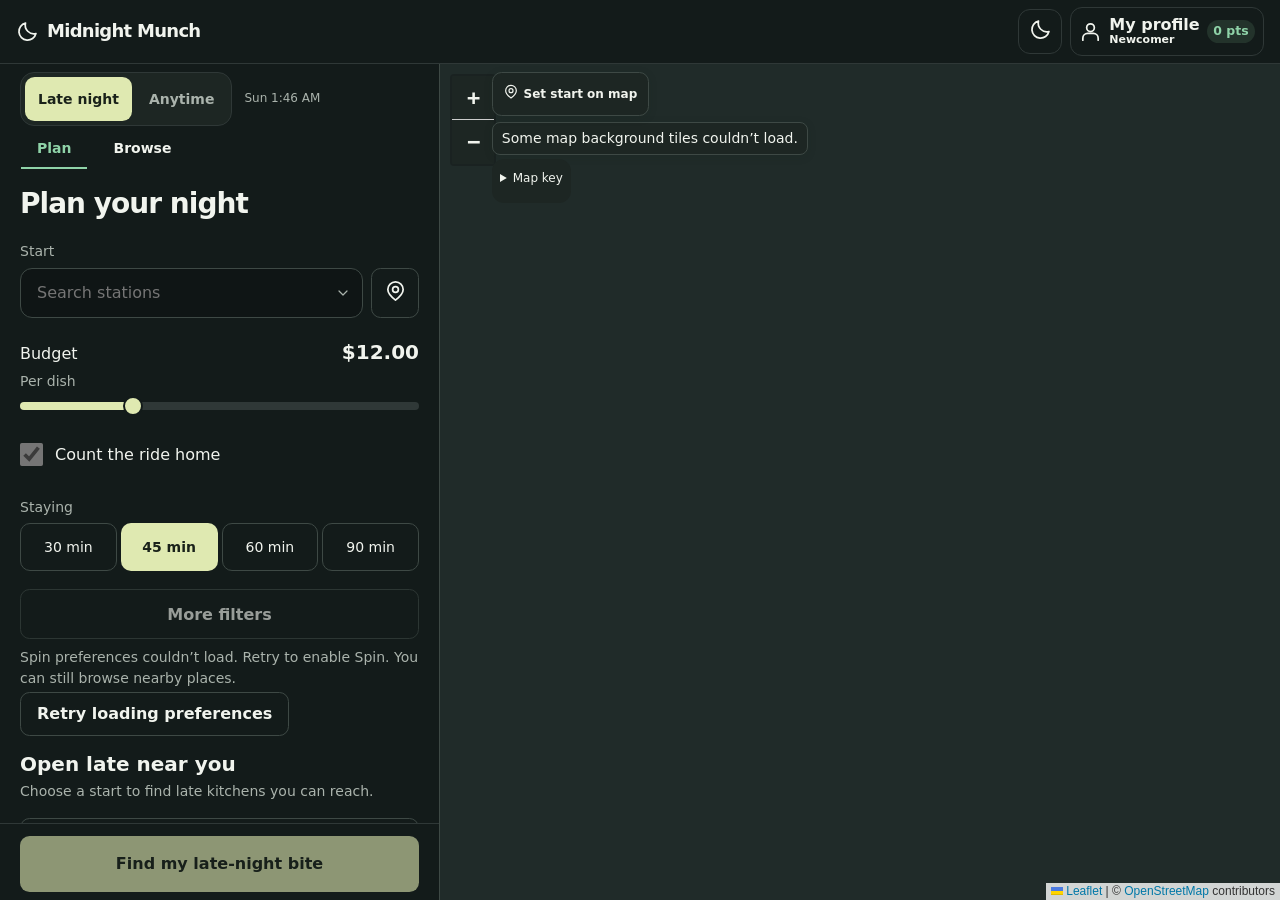
==== commit 68309b44: "Restaurant reports and developer controls (Round 32) Ports aajinkya's community reports and develope" ====
--- a/web/index.html
+++ b/web/index.html
@@ -49,17 +49,6 @@
           <button id="openMap" class="map-toggle" type="button" aria-controls="mapPanel"><span data-icon="pin"></span> Map</button>
         </div>
       </header>
-
-      <p id="nudgeAnnouncement" class="sr-only" role="status" aria-live="polite" aria-atomic="true"></p>
-      <aside id="profileNudge" class="profile-nudge" aria-labelledby="nudgeText" hidden>
-        <p id="nudgeText"></p>
-        <div class="nudge-actions">
-          <button id="nudgePrimary" class="primary" type="button"></button>
-          <button id="nudgeLater" type="button">Not now</button>
-          <button id="nudgeStop" class="text-action" type="button">Don't ask again</button>
-          <button id="nudgeRestore" class="text-action" type="button" aria-haspopup="dialog" hidden>Have a recovery code? Restore profile</button>
-        </div>
-      </aside>
 
       <section id="planView" class="night-view" role="tabpanel" aria-labelledby="planTab">
         <div id="planScroll" class="night-scroll">
@@ -182,7 +171,7 @@
 
           <section id="missedNight" aria-labelledby="missedHeading" hidden>
             <h1 id="missedHeading" tabindex="-1">Your night</h1>
-            <div class="missed-banner"><p>Missed train</p><h2 id="missedRide"></h2></div>
+            <div class="missed-banner"><p>Missed train</p><h2 id="missedRide"></h2><p>Let's check another way there.</p></div>
             <div id="missedDish"></div>
             <div id="missedRoutes" class="trip-tabs"></div>
             <button id="backToPinned" type="button">Back to pinned night</button>
@@ -293,11 +282,21 @@
             <label class="choices search-field"><input id="favoritesOnly" type="checkbox"> Favorites only</label>
             <label class="choices search-field"><input id="browseAll" type="checkbox"> Show places without a matching dish</label>
           </div>
-          <p id="mapStatus" class="hint skeleton" role="status">Loading places around the map…</p>
+          <p id="mapStatus" class="hint" role="status">Loading places around the map…</p>
           <button id="retryPlaces" type="button" hidden>Retry loading places</button>
           <ul id="placeList" class="place-list"></ul>
         </div>
       </section>
+      <p id="nudgeAnnouncement" class="sr-only" role="status" aria-live="polite" aria-atomic="true"></p>
+      <aside id="profileNudge" class="profile-nudge" aria-labelledby="nudgeText" hidden>
+        <p id="nudgeText"></p>
+        <div class="nudge-actions">
+          <button id="nudgePrimary" class="primary" type="button"></button>
+          <button id="nudgeLater" type="button">Not now</button>
+          <button id="nudgeStop" class="text-action" type="button">Don't ask again</button>
+        </div>
+        <button id="nudgeRestore" class="text-action" type="button" aria-haspopup="dialog" hidden>Have a recovery code? Restore profile</button>
+      </aside>
       <p id="profileToast" class="profile-toast" role="status" aria-live="polite" hidden></p>
     </section>
     <section id="mapPanel" class="map-panel" aria-label="Boston food map">
@@ -307,7 +306,7 @@
         <button id="setStart" type="button" aria-pressed="false"><span data-icon="pin"></span> Set start on map</button>
         <p id="mapStartStatus" class="hint" role="status"></p>
         <p id="tileStatus" class="hint" role="status"></p>
-        <details class="map-legend"><summary>Map key</summary><p>L · Open past midnight<br>★ · Selected place<br>≈ · Approximate route<br><i class="muted-pin-key" aria-hidden="true"></i> Muted pin · Closed or no public menu</p></details>
+        <details class="map-legend"><summary>Map key</summary><p>L · Open past midnight<br>★ · Selected place<br>🌸 / 🍓 · Available / earned stamp<br>≈ · Approximate, route loading<br><i class="muted-pin-key" aria-hidden="true"></i> Muted pin · Closed or no public menu</p></details>
       </div>
     </section>
   </main>
@@ -500,15 +499,18 @@
       <h2 id="priceTitle">Report a problem</h2>
       <button class="close" type="button" data-close aria-label="Close report"><span data-icon="close"></span></button>
     </div>
-    <label>Menu item
+    <label id="reportItemField">Menu item
       <select id="reportedDish" aria-describedby="reportItemDetails" required></select>
     </label>
     <div id="reportItemDetails" class="hint" aria-live="polite"></div>
     <fieldset id="reportChoices">
-      <legend>Issue</legend>
+      <legend>What’s the problem?</legend>
       <label><input type="radio" name="reportAction" value="price" checked> Wrong price</label>
       <label><input type="radio" name="reportAction" value="remove"> This isn't on the menu</label>
+      <label><input type="radio" name="reportAction" value="closed"> Restaurant is closed</label>
+      <label><input type="radio" name="reportAction" value="timing"> Fix restaurant timing</label>
     </fieldset>
+    <div id="reportPlaceDetails" class="hint" aria-live="polite" hidden></div>
     <form id="priceForm">
       <label>Observed menu price ($) <input id="reportedPrice" type="number" min="0.01" max="1000" step="0.01" required></label>
       <p class="hint">Enter the price before tax and tip.</p>
@@ -526,6 +528,18 @@
       </label>
       <button id="submitRemoval" type="submit">Submit</button>
     </form>
+    <form id="closedPlaceForm" hidden>
+      <p class="hint">It takes 2 diners’ reports to hide a restaurant from Midnight Munch.</p>
+      <button id="submitClosedPlace" type="submit">Report restaurant closed</button>
+    </form>
+    <form id="timingPlaceForm" hidden>
+      <label>Opening hours you saw
+        <input id="observedTiming" type="text" minlength="3" maxlength="120" required autocomplete="off"
+          placeholder="e.g. Daily 11 AM–2 AM" aria-describedby="timingPlaceHint">
+      </label>
+      <p id="timingPlaceHint" class="hint">It takes 2 matching reports to change the hours shown.</p>
+      <button id="submitTimingPlace" type="submit">Submit opening hours</button>
+    </form>
     <p id="priceStatus" role="status"></p>
     <p id="reportMenuStatus" class="hint" role="status"></p>
     <details id="hiddenByReports" hidden>
@@ -533,5 +547,70 @@
       <ul id="hiddenItems"></ul>
     </details>
   </dialog>
+  <dialog id="devDialog" class="dev-sheet" aria-labelledby="devTitle" aria-describedby="devIntro">
+    <div class="sheet-content">
+      <div class="row"><h2 id="devTitle" tabindex="-1">Developer controls</h2><button id="devClose" class="close" type="button" aria-label="Close developer controls"><span data-icon="close"></span></button></div>
+      <p id="devIntro" class="hint">Location, clock and motion overrides apply to this page only. Open with Ctrl+Alt+Shift+D (Cmd+Option+Shift+D on a Mac) or add ?dev=1.</p>
+      <fieldset class="dev-section" aria-describedby="devGpsHint">
+        <legend>Location</legend>
+        <label class="fare-switch"><input id="devGpsEnabled" type="checkbox"> Simulate device location and check-in GPS</label>
+        <div class="dev-grid">
+          <label>Latitude <input id="devLatitude" type="number" inputmode="decimal" min="-90" max="90" step="any" value="42.34895"></label>
+          <label>Longitude <input id="devLongitude" type="number" inputmode="decimal" min="-180" max="180" step="any" value="-71.09517"></label>
+          <label>Accuracy (meters) <input id="devAccuracy" type="number" inputmode="decimal" min="0" step="any" value="10"></label>
+          <label>Result
+            <select id="devGpsResult">
+              <option value="position">Position</option>
+              <option value="denied">Permission denied</option>
+              <option value="unavailable">Position unavailable</option>
+            </select>
+          </label>
+        </div>
+        <p id="devGpsHint" class="hint">“Use my location” and “Log restaurant” get this answer instead of the device’s GPS.</p>
+        <button id="devApplyLocation" type="button">Apply as start</button>
+      </fieldset>
+      <fieldset id="devClockSection" class="dev-section">
+        <legend>Boston local time</legend>
+        <label>Date and time <input id="devClock" type="datetime-local" step="60"></label>
+        <p id="devClockNote" class="hint">Reloads the page with ?now= (the server needs --allow-now to plan at that time).</p>
+        <div class="dev-actions">
+          <button id="devApplyClock" type="button">Apply time</button>
+          <button id="devResetClock" type="button">Use real time</button>
+        </div>
+      </fieldset>
+      <fieldset class="dev-section">
+        <legend>Motion</legend>
+        <label>Motion preference
+          <select id="devMotion">
+            <option value="system">Follow this device</option>
+            <option value="reduce">Reduce motion</option>
+            <option value="full">Allow motion</option>
+          </select>
+        </label>
+      </fieldset>
+      <fieldset class="dev-section">
+        <legend>Restaurant reports</legend>
+        <p class="hint">Removes every “Restaurant is closed” and “Fix restaurant timing” report on this server.</p>
+        <button id="devResetPlaceReports" type="button" data-dev-server>Clear all closed/timing overrides</button>
+      </fieldset>
+      <fieldset class="dev-section" aria-describedby="devDataHint">
+        <legend>Saved data</legend>
+        <p id="devDataHint" class="hint">Uncheck what to delete. The restaurant and menu catalog is never changed.</p>
+        <label class="fare-switch"><input id="devKeepCommunity" type="checkbox" checked data-dev-server> Keep community data (check-ins, food logs, favorites, reports)</label>
+        <label class="fare-switch"><input id="devKeepPhotos" type="checkbox" checked data-dev-server> Keep uploaded photos</label>
+        <label class="fare-switch"><input id="devKeepBrowser" type="checkbox" checked data-dev-server> Keep this browser’s profile (saved profile and recovery code on the server, preferences and pinned trips here)</label>
+        <button id="devResetData" type="button" data-dev-server>Reset saved data…</button>
+        <div id="devConfirm" class="sync-consent" hidden>
+          <p id="devConfirmText"></p>
+          <div class="dev-actions">
+            <button id="devConfirmReset" class="primary" type="button">Yes, reset</button>
+            <button id="devCancelReset" type="button">Cancel</button>
+          </div>
+        </div>
+      </fieldset>
+      <p id="devServerNote" class="hint" hidden></p>
+      <p id="devStatus" class="dev-status" role="status" aria-live="polite"></p>
+    </div>
+  </dialog>
 </body>
 </html>
--- a/web/styles.css
+++ b/web/styles.css
@@ -127,21 +127,20 @@
 
 .request-status, .request-loading { display: flex; align-items: center; gap: .5rem; }
 .request-status p:empty { margin: 0; }
-.request-loading {
-  width: 100%;
-  min-height: 24px;
-  align-items: center;
-}
-.request-loading span, .skeleton::after {
-  display: block;
-  width: min(100%, 180px);
-  height: 8px;
-  border-radius: var(--radius);
-  background: var(--line);
-}
-.skeleton::after { content: ""; margin-block: 8px; }
-.request-loading span { font-size: 0; }
+.request-loading { color: var(--muted); font-size: .875rem; font-variant-numeric: tabular-nums; white-space: nowrap; }
+.request-loading::before {
+  content: "";
+  width: .85rem;
+  height: .85rem;
+  border: 2px solid var(--line);
+  border-top-color: var(--green);
+  border-radius: 50%;
+  animation: request-spin .8s linear infinite;
+}
 @keyframes request-spin { to { transform: rotate(1turn); } }
+@media (prefers-reduced-motion: reduce) {
+  .request-loading::before { animation: none; }
+}
 
 .service-alert { overflow-wrap: anywhere; }
 .service-alert h4 { margin: 0; }
@@ -613,21 +612,11 @@
   --eat: #e3d37a;
   --home: #8db4e6;
   --coral: #ee8f86;
+  --warning-bg: #352c1c;
+  --urgent-bg: #392825;
   --focus: #dfe9b1;
   --header-height: 64px;
-  --font-ui: ui-sans-serif, "SF Pro", system-ui, -apple-system, "Segoe UI", sans-serif;
-  --title-size: 30px;
-  --section-size: 20px;
-  --body-size: 17px;
-  --caption-size: 13px;
-  --radius: 8px;
-  --radius-panel: 14px;
-  --radius-pill: 999px;
-  --target: 48px;
-  --space: 8px;
-  --motion: 150ms ease-out;
-  --floating-shadow: 0 12px 32px #0005;
-  font-family: var(--font-ui);
+  font-family: Inter, system-ui, sans-serif;
   background: var(--canvas);
 }
 :root[data-theme="light"] {
@@ -646,9 +635,11 @@
   --eat: #705600;
   --home: #21577d;
   --coral: #961e2e;
+  --warning-bg: #fff1d5;
+  --urgent-bg: #ffe6e8;
   --focus: #224b3b;
 }
-body { accent-color: var(--lime); font-size: var(--body-size); }
+body { accent-color: var(--lime); }
 button, select, input, textarea, summary { max-width: 100%; }
 button { border: 1px solid var(--line); background: var(--canvas); color: var(--ink); font-weight: 550; }
 button:hover:not(:disabled) { border-color: var(--green); }
@@ -659,39 +650,39 @@
   background: var(--field); border-color: var(--line); color: var(--ink); font-size: 16px;
 }
 :focus-visible, .chips input:focus-visible + span { outline: 2px solid var(--focus); outline-offset: 2px; }
-h2 { font: 700 var(--section-size)/1.2 var(--font-ui); letter-spacing: -.02em; }
-dialog { background: var(--surface); border: 1px solid var(--line); border-radius: var(--radius-panel); box-shadow: var(--floating-shadow); overflow-wrap: anywhere; }
+h2 { font: 600 20px/1.25 Inter, system-ui, sans-serif; }
+dialog { background: var(--surface); border: 1px solid var(--line); border-radius: 12px; overflow-wrap: anywhere; }
 dialog::backdrop { background: #070c0ac0; }
 .photo-upload, .badge-locked, .hours-chip, .restaurant.closed-place,
 .restaurant.closed-place:hover, .restaurant.closed-place:focus-visible {
   background: var(--surface); color: var(--muted); border-color: var(--line);
 }
-.warning, .soon, .time-tile.soon { background: transparent; color: var(--eat); }
-.urgent, .time-tile.urgent { background: transparent; color: var(--coral); }
+.warning, .soon, .time-tile.soon { background: var(--warning-bg); color: var(--eat); }
+.urgent, .time-tile.urgent { background: var(--urgent-bg); color: var(--coral); }
 .night-notices summary, #stayFix { color: var(--eat); }
 #overBudget, .field-error, .favorite-heart[aria-pressed="true"] { color: var(--coral); }
 .top { background: var(--canvas); border-bottom: 1px solid var(--edge); padding: 0 16px; }
 .brand { color: var(--ink); font-size: 18px; font-weight: 650; gap: 8px; line-height: 1.15; }
 .brand .ui-icon, .header-actions .ui-icon { width: 23px; height: 23px; }
 .header-actions { display: flex; align-items: center; gap: 8px; }
-#themeToggle, #profileOpen { min-width: var(--target); min-height: var(--target); padding: 8px; color: var(--ink); background: transparent; border: 1px solid var(--edge); max-width: none; border-radius: var(--radius); }
+#themeToggle, #profileOpen { min-width: 44px; min-height: 44px; padding: 8px; color: var(--ink); background: transparent; border: 1px solid var(--edge); max-width: none; border-radius: 12px; }
 #profileScore { color: var(--green); background: var(--mint); }
 .layout { grid-template-columns: 440px minmax(0, 1fr); grid-template-rows: minmax(0, 1fr); }
 .night-panel { grid-row: 1; border-radius: 0; margin: 0; overflow-wrap: anywhere; }
 .night-header { padding: 0 20px; background: var(--canvas); border: 0; }
 .mode-row { justify-content: flex-start; gap: 12px; }
-.segmented { padding: 4px; border: 1px solid var(--edge); border-radius: var(--radius-pill); background: var(--surface); }
-.segmented button { border-radius: var(--radius-pill); min-height: var(--target); padding-inline: 12px; border-color: transparent; color: var(--muted); }
+.segmented { padding: 4px; border: 1px solid var(--edge); border-radius: 14px; background: var(--surface); }
+.segmented button { min-height: 44px; padding-inline: 12px; border-color: transparent; color: var(--muted); }
 .segmented button[aria-pressed="true"], .home-modes button[aria-pressed="true"] { background: var(--lime); color: var(--lime-ink); }
 .night-clock { display: grid; justify-content: start; line-height: 1.3; }
 .night-clock time, #demoTime { font-weight: 450; color: var(--muted); }
 .night-tabs { align-items: center; }
-.night-tabs button { border-color: transparent; min-height: var(--target); }
+.night-tabs button { border-color: transparent; min-height: 44px; }
 .night-tabs button[aria-selected="true"] { box-shadow: inset 0 -2px var(--green); }
 .night-navigation { display: flex; align-items: center; justify-content: space-between; gap: 8px; }
 .night-navigation #openMap { margin-left: auto; border: 1px solid var(--line); padding-inline: 12px; }
 .night-scroll { padding: 18px 20px 0; scroll-padding-block: 8px calc(76px + env(safe-area-inset-bottom)); }
-.night-scroll h1 { color: var(--ink); font-size: var(--title-size); font-weight: 750; margin-bottom: 24px; }
+.night-scroll h1 { color: var(--ink); font-size: 28px; font-weight: 600; margin-bottom: 22px; }
 #planSetup, #selectedDetails, #missedNight { display: flex; flex-direction: column; min-height: 100%; }
 #selectedDetails { padding: 0; }
 .plan-card { padding: 0; background: transparent; box-shadow: none; }
@@ -702,15 +693,15 @@
 .start-controls > button { width: 48px; min-height: 48px; padding: 0; }
 .start-controls > #locate > span { display: none; }
 .start-controls > button .ui-icon { margin: 0; width: 23px; height: 23px; }
-#stationSearch { min-height: 50px; border-radius: var(--radius); padding-left: 16px; padding-right: 34px; }
-.station-input:has(#clearStation:not([hidden])) #stationSearch { padding-right: 76px; }
+#stationSearch { min-height: 50px; border-radius: 12px; padding-left: 16px; padding-right: 34px; }
+.station-input:has(#clearStation:not([hidden])) #stationSearch { padding-right: 66px; }
 .station-chevron { position: absolute; right: 12px; top: 15px; pointer-events: none; color: var(--muted); }
-.station-input:has(#clearStation:not([hidden])) .station-chevron { right: 52px; }
-#clearStation { min-height: var(--target); width: var(--target); border: 0; }
+.station-input:has(#clearStation:not([hidden])) .station-chevron { right: 44px; }
+#clearStation { min-height: 48px; width: 38px; border: 0; }
 #stationPopup { overflow: hidden; }
 .budget-row { margin-top: 20px; }
 .budget-row label { display: flex; justify-content: space-between; align-items: baseline; font-size: 16px; }
-#budgetValue { font-size: 22px; font-weight: 750; }
+#budgetValue { font-size: 20px; font-weight: 600; }
 #budgetTitle { margin-top: 4px; }
 #budget {
   appearance: none; display: block; width: 100%; height: 22px; min-height: 22px; margin: 0; background: transparent;
@@ -726,13 +717,13 @@
 .fare-switch { margin-block: 16px 20px; font-size: 16px; }
 .fare-switch input { width: 23px; height: 23px; margin: 0 4px 0 0; }
 .chip-row legend { float: none; }
-.chips span { min-height: var(--target); border-radius: var(--radius); border-color: var(--line); font-size: 14px; }
+.chips span { min-height: 48px; border-radius: 10px; border-color: var(--line); font-size: 14px; }
 .chips input:checked + span { color: var(--lime-ink); border-color: transparent; }
 .stay-chips { gap: 8px; }
 .stay-chips label { min-width: 0; }
 #moreFilters, #seeAll { width: 100%; min-height: 50px; }
 #moreFilters { margin-block: 18px 4px; }
-#filterSheet { position: fixed; inset: auto 0 0; margin: 0 auto; width: min(100%, 520px); max-height: 85dvh; padding: 0; border-radius: var(--radius-panel) var(--radius-panel) 0 0; }
+#filterSheet { position: fixed; inset: auto 0 0; margin: 0 auto; width: min(100%, 520px); max-height: 85dvh; padding: 0; border-radius: 20px 20px 0 0; }
 #filterSheet[open] { display: flex; flex-direction: column; }
 .sheet-content { overflow: auto; padding: 20px; }
 .sheet-content fieldset { margin-block: 14px; }
@@ -742,8 +733,8 @@
 .late-strip { margin-block: 16px; }
 .late-strip h2 { font-size: 20px; }
 #lateList li { border-bottom: 1px solid var(--edge); }
-#lateList .restaurant { display: block; padding: 16px 0; background: transparent; color: var(--ink); border-radius: 0; }
-#lateList .restaurant strong { font-size: var(--body-size); font-weight: 700; }
+#lateList .restaurant { display: block; padding: 15px 16px; background: transparent; color: var(--ink); border-radius: 0; }
+#lateList .restaurant strong { font-size: 17px; font-weight: 550; }
 #lateList .strip-info { display: grid; gap: 3px; margin: 6px 0 0; text-align: left; color: var(--muted); }
 #lateList .tier-chip, #lateList .strip-info strong { font: inherit; background: transparent; color: inherit; padding: 0; }
 #seeAll { margin-top: 8px; }
@@ -760,7 +751,7 @@
 #nightLoading h1 { margin-bottom: 10px; }
 #nightLoading > p { color: var(--muted); }
 #loadingSteps { list-style: none; padding: 0; margin: 20px auto; text-align: left; width: max-content; max-width: 100%; }
-#loadingSteps li { display: flex; align-items: center; gap: 12px; min-height: var(--target); }
+#loadingSteps li { display: flex; align-items: center; gap: 12px; min-height: 44px; }
 #loadingSteps [data-progress="done"] { color: var(--green); }
 .loading-indicator { width: 16px; height: 16px; border-radius: 50%; border: 2px solid var(--muted); flex: none; }
 [data-progress="current"] .loading-indicator { border-color: var(--edge); border-top-color: var(--green); }
@@ -773,38 +764,36 @@
 .night-panel:not(:has(#planSetup:not([hidden]))):not(:has(#browseView:not([hidden]))) .mode-row,
 .night-panel:has(#nightLoading:not([hidden]), #pinnedScreen:not([hidden]), #missedNight:not([hidden])):not(:has(#browseView:not([hidden]))) .mode-row { display: none; }
 .night-panel:has(#pinnedScreen:not([hidden]), #missedNight:not([hidden])):not(:has(#browseView:not([hidden]))) #tripBar { display: none; }
-.dish-hero {
-  box-shadow: none; background: var(--surface); border: 0; border-radius: var(--radius-panel);
+.dish-hero, .time-tile {
+  box-shadow: none; background: var(--surface); border: 1px solid var(--edge); border-radius: 14px;
 }
 .dish-hero { padding: 16px; }
 .dish-hero:has(#result:not([hidden])) #selectedName { display: none; }
 #dishRestaurant, .dish-pricing { margin-top: 10px; font-size: 14px; }
-.dish-pricing { display: flex; justify-content: space-between; align-items: baseline; gap: var(--space); }
-.dish-total { display: flex; flex-wrap: wrap; justify-content: end; align-items: baseline; gap: 0 var(--space); color: var(--total); }
-.dish-total strong { font-size: 32px; font-weight: 800; line-height: 1.1; letter-spacing: -.045em; }
+.dish-pricing { display: flex; justify-content: space-between; align-items: end; gap: 8px; }
+.dish-total { display: grid; justify-items: end; color: var(--total); }
+.dish-total strong { font-size: 28px; font-weight: 650; line-height: 1.1; }
 .dish-total small, .time-tile small { color: var(--muted); font-size: 13px; }
 #price { font-size: inherit; color: inherit; white-space: normal; font-weight: 550; }
 #resultBudget, #overBudget { margin-top: 12px; }
-.countdown-tiles { gap: 0; margin: 16px 0; border-block: 1px solid var(--edge); }
-.time-tile { padding: 8px; background: transparent; border-radius: 0; color: var(--green); }
-.time-tile:first-child { padding-left: 0; }
-.time-tile + .time-tile { border-left: 1px solid var(--edge); padding-left: 16px; }
-.time-tile strong { display: block; font-size: 22px; font-weight: 750; margin: 4px 0; }
+.countdown-tiles { gap: 12px; margin: 20px 0; }
+.time-tile { padding: 12px; color: var(--green); }
+.time-tile strong { display: block; font-size: 20px; font-weight: 650; margin: 4px 0; }
 .tile-label { color: var(--muted); font-size: 14px; font-weight: 450; }
 .tile-label .ui-icon { display: none; }
 .trip-tabs { flex-wrap: nowrap; overflow-x: auto; gap: 8px; padding: 4px; margin: -4px -4px 18px; scroll-padding: 4px; }
-.trip-tabs button, .missed-chip { flex: 0 0 auto; min-height: 66px; min-width: min(190px, 80%); max-width: 90%; padding: 10px 16px; text-align: left; background: var(--canvas); color: var(--ink); border-radius: var(--radius); border: 1px solid var(--line); }
+.trip-tabs button, .missed-chip { flex: 0 0 auto; min-height: 66px; min-width: min(190px, 80%); max-width: 90%; padding: 10px 16px; text-align: left; background: var(--canvas); color: var(--ink); border-radius: 12px; border: 1px solid var(--line); }
 .trip-tabs small { display: block; color: var(--muted); font-size: 12px; margin-top: 3px; }
-.trip-tabs button[aria-selected="true"], .missed-chip { background: var(--surface); color: var(--ink); border-color: var(--green); box-shadow: inset 0 0 0 1px var(--green); }
+.trip-tabs button[aria-selected="true"], .missed-chip { background: var(--mint); color: var(--ink); border: 2px solid var(--green); }
 .night-timeline { gap: 16px; }
 .night-timeline > li { border: 0; padding: 0; }
 .timeline-label, .pinned-section-label { color: var(--green); font-size: 13px; font-weight: 550; letter-spacing: .07em; margin-bottom: 10px; }
 .night-timeline > li:nth-child(2) .timeline-label, .pinned-section-label[data-section="EAT"] { color: var(--eat); }
 .night-timeline > li:nth-child(3) .timeline-label, .pinned-section-label[data-section="HOME"] { color: var(--home); }
 .timeline-legs { list-style: none; padding: 0; margin: 0; }
-.timeline-legs li, .eat-step { display: grid; grid-template-columns: 32px minmax(0, 1fr); align-items: start; gap: 12px; position: relative; padding: 8px 4px 12px; font-size: 16px; }
+.timeline-legs li, .eat-step { display: grid; grid-template-columns: 44px minmax(0, 1fr); align-items: start; gap: 16px; position: relative; padding: 8px 4px 12px; font-size: 16px; }
 .timeline-legs li .ui-icon, .eat-step .ui-icon { width: 22px; height: 22px; margin-left: 6px; }
-.timeline-legs li:not(:last-child)::after { content: ""; position: absolute; left: 21px; top: 34px; bottom: 0; width: 1px; background: var(--line); }
+.timeline-legs li:not(:last-child)::after { content: ""; position: absolute; left: 21px; top: 36px; bottom: 0; width: 1px; background: var(--line); }
 .timeline-legs small, #eatTime { color: var(--muted); font-size: 13px; }
 #eatTitle { font-weight: 500; }
 .night-actions { display: flex; gap: 8px; }
@@ -812,13 +801,13 @@
 .result-toolbar { flex-wrap: wrap; padding-block: 8px; }
 #resultStatus:not(:empty), #resultOpeningSuggestion:not([hidden]) { color: var(--muted); }
 .trip-bar, .trip-undo { background: var(--mint); }
-.pinned-card { background: var(--surface); border: 1px solid var(--green); padding: 16px; border-radius: var(--radius-panel); margin-bottom: 24px; }
-.missed-banner { border-left: 2px solid var(--coral); padding: 4px 12px; margin-bottom: 20px; }
+.pinned-card, .missed-banner { background: var(--mint); border: 1px solid var(--green); padding: 16px; border-radius: 12px; margin-bottom: 24px; }
+.missed-banner { border-color: var(--coral); }
 .missed-banner p, .missed-chip small { color: var(--coral); }
 .missed-banner h2, .pinned-card h2 { margin-block: 6px; }
 .pinned-card .pinned-controls { margin-top: 8px; }
 .pinned-card .pinned-controls button { flex: 1; min-height: 48px; }
-#pinnedTime .timer-value { font-variant-numeric: tabular-nums; font-size: 26px; font-weight: 800; }
+#pinnedTime .timer-value { font-variant-numeric: tabular-nums; font-size: 20px; font-weight: 650; }
 #pinnedTime .timer-value.urgent-number { color: var(--coral); }
 #pinnedTime small { margin-inline: 4px; color: var(--muted); }
 #pinnedScreenSteps .pinned-section-label { display: block; border: 0; padding: 4px 0; }
@@ -832,7 +821,7 @@
 .map-controls button, .map-controls p, .map-legend summary, #map .leaflet-popup-content-wrapper, #map .leaflet-popup-tip, #map .leaflet-control-zoom a {
   background: var(--surface); color: var(--ink);
 }
-.map-toggle { display: none; border-radius: var(--radius); }
+.map-toggle { display: none; border-radius: 999px; }
 @media (max-width: 899px) {
   .profile-header-text, #profileScore { display: none; }
   .layout { grid-template-columns: minmax(0, 1fr); }
@@ -857,7 +846,7 @@
 .station-input { display: grid; align-items: stretch; }
 #stationSearch, #stationDisplay { grid-area: 1 / 1; }
 #stationDisplay {
-  display: none; align-self: center; padding: 10px 76px 10px 16px;
+  display: none; align-self: center; padding: 10px 66px 10px 16px;
   pointer-events: none; color: var(--ink); font-size: 16px;
 }
 .station-input:has(#stationSearch:not(:focus)):has(#stationDisplay:not(:empty)) #stationDisplay { display: block; }
@@ -872,7 +861,7 @@
   content: ""; position: absolute; width: 1px; background: var(--line); top: 32px; bottom: -5px; left: 16px;
 }
 #pinnedScreenSteps [aria-current="step"] { background: transparent; }
-#pinnedScreenSteps [aria-current="step"] > div { padding: 10px; border: 1px solid var(--green); border-radius: var(--radius-panel); background: var(--surface); }
+#pinnedScreenSteps [aria-current="step"] > div { padding: 10px; border: 1px solid var(--green); border-radius: 12px; background: var(--mint); }
 #missedDish .missed-budget { margin-top: 12px; font-size: 13px; }
 .over-budget { color: var(--coral); }
 
@@ -887,16 +876,19 @@
 
 /* Round 30: saved profile, recovery code, restore and nudges (same night tokens). */
 .profile-nudge {
-  flex: none;
-  padding: 8px 20px 0;
-  border-block: 1px solid var(--edge);
-  background: var(--surface);
-}
-.profile-nudge p { margin: 0 0 4px; font-size: var(--caption-size); }
-.nudge-actions { display: flex; flex-wrap: wrap; align-items: center; gap: 0 8px; }
-.nudge-actions button { min-height: var(--target); padding-inline: 12px; }
+  position: fixed; z-index: 5; left: 16px; right: 16px;
+  bottom: calc(81px + env(safe-area-inset-bottom));
+  padding: 14px 16px; border: 1px solid var(--green); border-radius: 12px;
+  background: var(--surface); color: var(--ink); box-shadow: 0 8px 24px #070c0a66;
+}
+.night-panel:has(#browseView:not([hidden])) .profile-nudge { bottom: max(16px, env(safe-area-inset-bottom)); }
+.profile-nudge p { margin: 0 0 10px; font-size: 15px; }
+.nudge-actions { display: flex; flex-wrap: wrap; align-items: center; gap: 8px; }
+.nudge-actions button { min-height: 44px; padding-inline: 12px; }
 #nudgePrimary { flex: 1 1 auto; }
-#nudgeRestore { min-height: var(--target); flex: 1; margin: 0; padding-inline: 0; }
+#nudgeRestore { display: block; min-height: 44px; margin-top: 4px; padding-inline: 0; }
+#nudgeRestore[hidden] { display: none; }
+@media (min-width: 900px) { .profile-nudge { right: auto; width: 408px; } }
 .profile-toast {
   position: fixed; z-index: 6; left: 16px; right: 16px; top: calc(var(--header-height) + 8px); margin: 0;
   padding: 12px 16px; border-radius: 12px; background: var(--mint); color: var(--ink); border: 1px solid var(--green);
@@ -910,7 +902,7 @@
 .profile-save-actions button, #useServerProfile { min-height: 44px; }
 .sync-consent { margin-block: 8px; padding: 12px; border: 1px solid var(--green); border-radius: 12px; background: var(--mint); }
 .sync-consent p { margin: 0 0 8px; }
-#onboardingSheet { position: fixed; inset: auto 0 0; margin: 0 auto; width: min(100%, 520px); max-height: 90dvh; padding: 0; border-radius: var(--radius-panel) var(--radius-panel) 0 0; }
+#onboardingSheet { position: fixed; inset: auto 0 0; margin: 0 auto; width: min(100%, 520px); max-height: 90dvh; padding: 0; border-radius: 20px 20px 0 0; }
 #onboardingSheet[open] { display: flex; flex-direction: column; }
 #onboardingSheet h3 { font-size: 18px; margin: 8px 0 12px; }
 #onboardingSheet label:not(.fare-switch) { display: grid; gap: 4px; margin-block: 10px; }
@@ -945,90 +937,38 @@
 .profile-nudge .text-action, .profile-save .text-action, #restoreFromPrivacy { border-color: transparent; background: transparent; text-align: left; }
 .profile-nudge .nudge-actions .text-action { padding-inline: 4px; }
 
-/* Controls and data share the same geometry on both themes. */
-button, select, textarea, input:not([type="range"], [type="radio"], [type="checkbox"], [type="hidden"]) {
-  min-height: var(--target);
-  border-radius: var(--radius);
-}
-.hint, .night-clock, .station-line { font-size: var(--caption-size); }
-.night-scroll summary, .choices label, label.choices, .links a { min-height: var(--target); }
-#budgetValue, #price, .dish-total, #shortFare, #resultBudget, .time-tile,
-.trip-tabs, #pinnedTime, #tripCountdown, .night-clock, .timeline-legs small {
-  font-variant-numeric: lining-nums tabular-nums;
-  font-feature-settings: "lnum" 1, "tnum" 1;
-}
-#dish, #missedDish h2 { font-size: 24px; font-weight: 750; }
-
-
-#placeList .browse-place-row { border-top: 1px solid var(--edge); }
-#placeList .restaurant {
-  display: grid;
-  grid-template-columns: minmax(0, 1fr) minmax(64px, 34%);
-  align-items: baseline;
-  gap: var(--space);
-  margin: 0;
-  padding: 12px 0;
-  background: transparent;
-  color: var(--ink);
-}
-#placeList .restaurant strong { font-size: var(--body-size); }
-#placeList .favorite-heart { min-width: var(--target); }
-#placeList .restaurant[aria-pressed="true"] { color: var(--green); }
-#lateList .restaurant:hover, #lateList .restaurant:active,
-#placeList .restaurant:hover, #placeList .restaurant:active { background: var(--surface); }
-.hours-chip, .tier-chip, .community-chip, .badges span {
-  background: transparent;
-  color: var(--muted);
-  padding-inline: 0;
-}
-.station-line { background: transparent; color: var(--muted); }
-.stamp {
-  width: 18px;
-  height: 18px;
-  border: 0;
-  color: var(--muted);
-  background: transparent;
-}
-.stamp.earned { color: var(--green); background: transparent; }
-
-.profile-screen-header { border-bottom: 1px solid var(--edge); padding-bottom: var(--space); }
-.profile-screen-header h2 { font-size: var(--title-size); }
-#profileDialog { padding: 20px; }
-#profileDialog > section { padding-block: 16px; margin: 0; border-bottom: 1px solid var(--edge); }
-#profileDialog h3, .sheet-content h2 { margin: 0 0 var(--space); font-size: var(--section-size); }
-#profileDialog .profile-preview { background: transparent; justify-content: start; padding: 0; }
-.profile-swatches span { min-height: var(--target); border-radius: var(--radius); }
-#priceDialog { padding: 20px; }
-#priceDialog .row { align-items: baseline; }
-#reportChoices { padding-block: var(--space); border-top: 1px solid var(--edge); }
-#priceDialog label { min-height: var(--target); }
-#priceDialog [type="radio"] { min-width: 18px; min-height: 18px; }
-
-.pin { background: var(--surface); border-color: var(--line); box-shadow: none; color: var(--ink); }
-.pin.late { background: var(--surface); border-color: var(--green); }
-.pin.selected { outline: 2px solid var(--lime-ink); }
-.pin.picked { background: var(--lime); color: var(--lime-ink); border-color: var(--lime); }
-.pin:is(.closed-place, .no-menu):not(.picked), .muted-pin-key {
-  background: var(--field); border-color: var(--muted); color: var(--muted);
-}
-.pin-symbol { font-size: var(--caption-size); }
-.map-controls button, #backFromMap { box-shadow: var(--floating-shadow); }
-.map-controls p, #map .leaflet-popup-content-wrapper { box-shadow: none; }
-.map-legend { font-size: 12px; }
-.map-legend summary { min-height: var(--target); padding: 14px 10px; }
-#map .leaflet-control-zoom a { width: var(--target); height: var(--target); line-height: var(--target); }
-
-button:active:not(:disabled), .chips label:active span { filter: brightness(.86); }
-@media (prefers-reduced-motion: no-preference) {
-  button, .chips span { transition: filter var(--motion), border-color var(--motion); }
-  #pinnedTime .timer-value, .time-tile { transition: color var(--motion); }
-  #filterSheet[open], #onboardingSheet[open] { animation: sheet-in var(--motion) both; }
-  @keyframes sheet-in { from { transform: translateY(24px); } to { transform: translateY(0); } }
-}
-.skeleton { font-size: 0; }
-
-/* Preserve focus on interactive controls without framing programmatically focused titles. */
-.night-scroll h1[tabindex="-1"]:focus { outline: none; }
-.profile-nudge .text-action { font-size: var(--caption-size); }
-#placeList .place-pricing { margin-left: 0; max-width: none; }
-#placeList .from-price { font-size: var(--caption-size); font-weight: 650; }
+/* Round 32: restaurant reports and the developer controls (same night tokens; a bottom sheet on phones). */
+#reportChoices label { min-height: 48px; }
+#reportPlaceDetails p { margin: 4px 0; }
+#observedTiming { width: 100%; min-height: 48px; }
+#closedPlaceForm button, #timingPlaceForm button { min-height: 48px; }
+#devDialog {
+  position: fixed; inset: auto 0 0; margin: 0 auto; width: min(100%, 520px); max-width: 100%; max-height: 90dvh;
+  padding: 0; border-radius: 20px 20px 0 0;
+}
+#devDialog[open] { display: flex; flex-direction: column; }
+#devDialog .sheet-content { padding: 16px 16px max(16px, env(safe-area-inset-bottom)); }
+#devDialog .row { position: sticky; top: -16px; z-index: 1; margin: -16px -16px 8px; padding: 12px 16px 8px; background: var(--surface); }
+#devDialog .close { min-width: 48px; min-height: 48px; }
+@media (min-width: 900px) { #devDialog { inset: 0; margin: auto; border-radius: 12px; max-height: 85dvh; } }
+.dev-section { min-width: 0; margin: 0 0 14px; padding: 10px 14px 14px; border: 1px solid var(--edge); border-radius: 12px; background: var(--canvas); }
+.dev-section legend { padding: 0 6px; color: var(--green); font-size: 13px; font-weight: 550; letter-spacing: .07em; text-transform: uppercase; }
+.dev-section label:not(.fare-switch) { display: grid; gap: 4px; margin: 8px 0; font-weight: 500; }
+.dev-section input:not([type="checkbox"]), .dev-section select { width: 100%; min-height: 48px; padding-inline: 12px; border-radius: 10px; }
+.dev-section .fare-switch { display: flex; align-items: center; gap: 10px; min-height: 48px; margin: 4px 0; font-weight: 500; font-size: 15px; }
+.dev-section .fare-switch input { flex: none; }
+.dev-grid { display: grid; grid-template-columns: repeat(2, minmax(0, 1fr)); gap: 0 12px; }
+.dev-section > button, .dev-actions button { width: 100%; min-height: 48px; border-radius: 12px; }
+.dev-actions { display: flex; gap: 8px; }
+.dev-actions button { flex: 1; }
+#devClockSection:disabled label, #devClockSection:disabled .dev-actions { opacity: .55; }
+#devClockSection:disabled #devClockNote { color: var(--eat); }
+.dev-section button:disabled, .dev-section input:disabled + * { cursor: not-allowed; }
+#devServerNote { color: var(--eat); }
+.dev-status:not(:empty) { margin: 4px 0 0; padding: 10px 12px; border: 1px solid var(--green); border-radius: 10px; background: var(--mint); }
+#devConfirm { margin-top: 10px; border-color: var(--coral); background: var(--urgent-bg); }
+#devConfirmReset, #devConfirmReset:hover:not(:disabled) { background: var(--coral); color: var(--canvas); }
+:root[data-motion="reduce"] *, :root[data-motion="reduce"] *::before, :root[data-motion="reduce"] *::after {
+  animation: none !important; transition: none !important; scroll-behavior: auto !important;
+}
+:root[data-motion="full"] [data-progress="current"] .loading-indicator { animation: request-spin .8s linear infinite; }
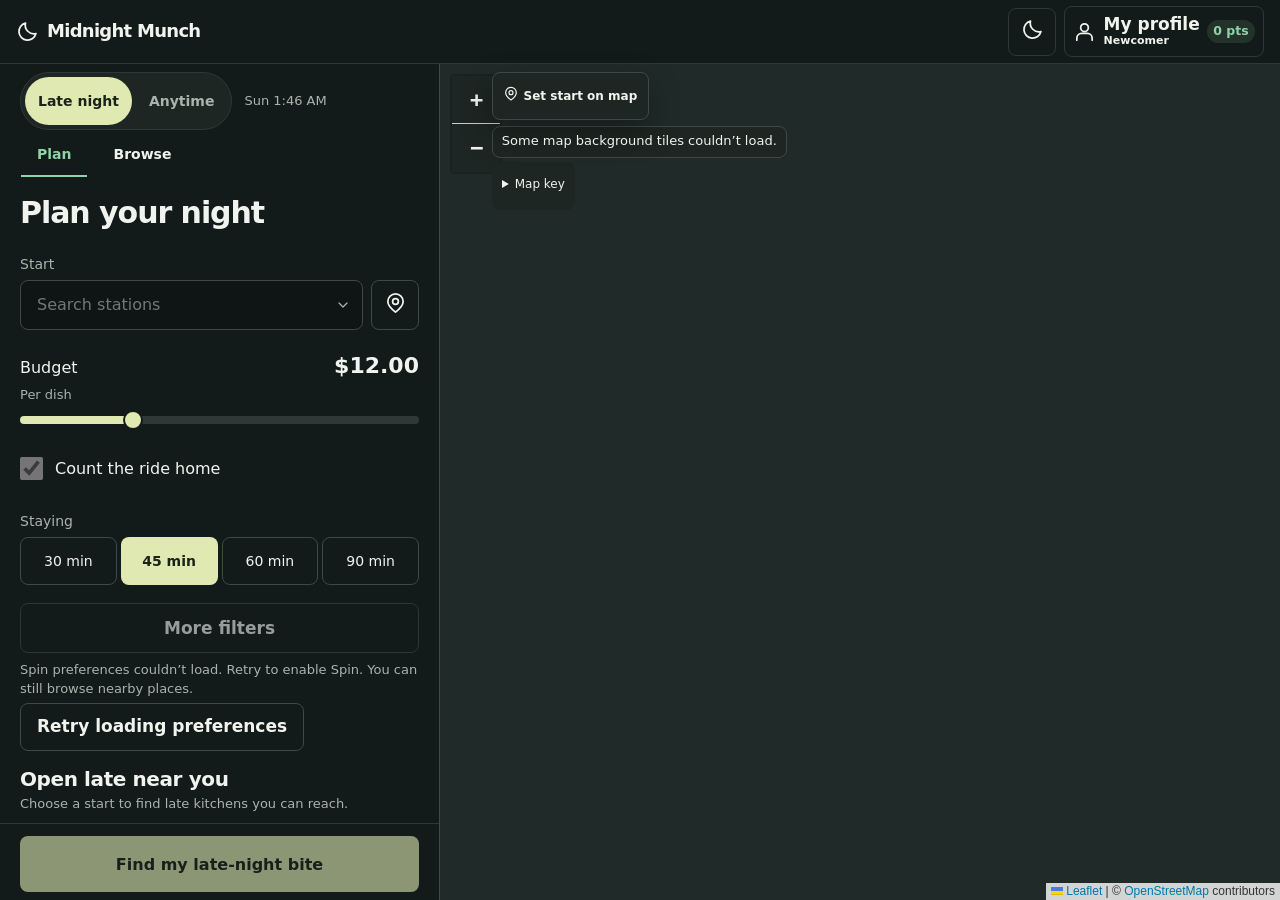
==== commit 8ea887ba: "Merge branch 'codex/T48-humandesign-commit' into claude/menus-new-places # Conflicts: #	docs/HANDOFF" ====
--- a/web/index.html
+++ b/web/index.html
@@ -49,6 +49,17 @@
           <button id="openMap" class="map-toggle" type="button" aria-controls="mapPanel"><span data-icon="pin"></span> Map</button>
         </div>
       </header>
+
+      <p id="nudgeAnnouncement" class="sr-only" role="status" aria-live="polite" aria-atomic="true"></p>
+      <aside id="profileNudge" class="profile-nudge" aria-labelledby="nudgeText" hidden>
+        <p id="nudgeText"></p>
+        <div class="nudge-actions">
+          <button id="nudgePrimary" class="primary" type="button"></button>
+          <button id="nudgeLater" type="button">Not now</button>
+          <button id="nudgeStop" class="text-action" type="button">Don't ask again</button>
+          <button id="nudgeRestore" class="text-action" type="button" aria-haspopup="dialog" hidden>Have a recovery code? Restore profile</button>
+        </div>
+      </aside>
 
       <section id="planView" class="night-view" role="tabpanel" aria-labelledby="planTab">
         <div id="planScroll" class="night-scroll">
@@ -171,7 +182,7 @@
 
           <section id="missedNight" aria-labelledby="missedHeading" hidden>
             <h1 id="missedHeading" tabindex="-1">Your night</h1>
-            <div class="missed-banner"><p>Missed train</p><h2 id="missedRide"></h2><p>Let's check another way there.</p></div>
+            <div class="missed-banner"><p>Missed train</p><h2 id="missedRide"></h2></div>
             <div id="missedDish"></div>
             <div id="missedRoutes" class="trip-tabs"></div>
             <button id="backToPinned" type="button">Back to pinned night</button>
@@ -282,21 +293,11 @@
             <label class="choices search-field"><input id="favoritesOnly" type="checkbox"> Favorites only</label>
             <label class="choices search-field"><input id="browseAll" type="checkbox"> Show places without a matching dish</label>
           </div>
-          <p id="mapStatus" class="hint" role="status">Loading places around the map…</p>
+          <p id="mapStatus" class="hint skeleton" role="status">Loading places around the map…</p>
           <button id="retryPlaces" type="button" hidden>Retry loading places</button>
           <ul id="placeList" class="place-list"></ul>
         </div>
       </section>
-      <p id="nudgeAnnouncement" class="sr-only" role="status" aria-live="polite" aria-atomic="true"></p>
-      <aside id="profileNudge" class="profile-nudge" aria-labelledby="nudgeText" hidden>
-        <p id="nudgeText"></p>
-        <div class="nudge-actions">
-          <button id="nudgePrimary" class="primary" type="button"></button>
-          <button id="nudgeLater" type="button">Not now</button>
-          <button id="nudgeStop" class="text-action" type="button">Don't ask again</button>
-        </div>
-        <button id="nudgeRestore" class="text-action" type="button" aria-haspopup="dialog" hidden>Have a recovery code? Restore profile</button>
-      </aside>
       <p id="profileToast" class="profile-toast" role="status" aria-live="polite" hidden></p>
     </section>
     <section id="mapPanel" class="map-panel" aria-label="Boston food map">
@@ -306,7 +307,7 @@
         <button id="setStart" type="button" aria-pressed="false"><span data-icon="pin"></span> Set start on map</button>
         <p id="mapStartStatus" class="hint" role="status"></p>
         <p id="tileStatus" class="hint" role="status"></p>
-        <details class="map-legend"><summary>Map key</summary><p>L · Open past midnight<br>★ · Selected place<br>🌸 / 🍓 · Available / earned stamp<br>≈ · Approximate, route loading<br><i class="muted-pin-key" aria-hidden="true"></i> Muted pin · Closed or no public menu</p></details>
+        <details class="map-legend"><summary>Map key</summary><p>L · Open past midnight<br>★ · Selected place<br>≈ · Approximate route<br><i class="muted-pin-key" aria-hidden="true"></i> Muted pin · Closed or no public menu</p></details>
       </div>
     </section>
   </main>
@@ -504,7 +505,7 @@
     </label>
     <div id="reportItemDetails" class="hint" aria-live="polite"></div>
     <fieldset id="reportChoices">
-      <legend>What’s the problem?</legend>
+      <legend>Issue</legend>
       <label><input type="radio" name="reportAction" value="price" checked> Wrong price</label>
       <label><input type="radio" name="reportAction" value="remove"> This isn't on the menu</label>
       <label><input type="radio" name="reportAction" value="closed"> Restaurant is closed</label>
--- a/web/styles.css
+++ b/web/styles.css
@@ -127,20 +127,21 @@
 
 .request-status, .request-loading { display: flex; align-items: center; gap: .5rem; }
 .request-status p:empty { margin: 0; }
-.request-loading { color: var(--muted); font-size: .875rem; font-variant-numeric: tabular-nums; white-space: nowrap; }
-.request-loading::before {
-  content: "";
-  width: .85rem;
-  height: .85rem;
-  border: 2px solid var(--line);
-  border-top-color: var(--green);
-  border-radius: 50%;
-  animation: request-spin .8s linear infinite;
-}
+.request-loading {
+  width: 100%;
+  min-height: 24px;
+  align-items: center;
+}
+.request-loading span, .skeleton::after {
+  display: block;
+  width: min(100%, 180px);
+  height: 8px;
+  border-radius: var(--radius);
+  background: var(--line);
+}
+.skeleton::after { content: ""; margin-block: 8px; }
+.request-loading span { font-size: 0; }
 @keyframes request-spin { to { transform: rotate(1turn); } }
-@media (prefers-reduced-motion: reduce) {
-  .request-loading::before { animation: none; }
-}
 
 .service-alert { overflow-wrap: anywhere; }
 .service-alert h4 { margin: 0; }
@@ -231,7 +232,8 @@
   width: 100%;
   margin-bottom: .4rem;
   padding: .5rem;
-  background: white;
+  background: var(--surface);
+  color: var(--ink);
   border: 1px solid var(--line);
   border-radius: 12px;
   text-align: left;
@@ -612,11 +614,21 @@
   --eat: #e3d37a;
   --home: #8db4e6;
   --coral: #ee8f86;
-  --warning-bg: #352c1c;
-  --urgent-bg: #392825;
   --focus: #dfe9b1;
   --header-height: 64px;
-  font-family: Inter, system-ui, sans-serif;
+  --font-ui: ui-sans-serif, "SF Pro", system-ui, -apple-system, "Segoe UI", sans-serif;
+  --title-size: 30px;
+  --section-size: 20px;
+  --body-size: 17px;
+  --caption-size: 13px;
+  --radius: 8px;
+  --radius-panel: 14px;
+  --radius-pill: 999px;
+  --target: 48px;
+  --space: 8px;
+  --motion: 150ms ease-out;
+  --floating-shadow: 0 12px 32px #0005;
+  font-family: var(--font-ui);
   background: var(--canvas);
 }
 :root[data-theme="light"] {
@@ -635,11 +647,9 @@
   --eat: #705600;
   --home: #21577d;
   --coral: #961e2e;
-  --warning-bg: #fff1d5;
-  --urgent-bg: #ffe6e8;
   --focus: #224b3b;
 }
-body { accent-color: var(--lime); }
+body { accent-color: var(--lime); font-size: var(--body-size); }
 button, select, input, textarea, summary { max-width: 100%; }
 button { border: 1px solid var(--line); background: var(--canvas); color: var(--ink); font-weight: 550; }
 button:hover:not(:disabled) { border-color: var(--green); }
@@ -650,39 +660,39 @@
   background: var(--field); border-color: var(--line); color: var(--ink); font-size: 16px;
 }
 :focus-visible, .chips input:focus-visible + span { outline: 2px solid var(--focus); outline-offset: 2px; }
-h2 { font: 600 20px/1.25 Inter, system-ui, sans-serif; }
-dialog { background: var(--surface); border: 1px solid var(--line); border-radius: 12px; overflow-wrap: anywhere; }
+h2 { font: 700 var(--section-size)/1.2 var(--font-ui); letter-spacing: -.02em; }
+dialog { background: var(--surface); border: 1px solid var(--line); border-radius: var(--radius-panel); box-shadow: var(--floating-shadow); overflow-wrap: anywhere; }
 dialog::backdrop { background: #070c0ac0; }
 .photo-upload, .badge-locked, .hours-chip, .restaurant.closed-place,
 .restaurant.closed-place:hover, .restaurant.closed-place:focus-visible {
   background: var(--surface); color: var(--muted); border-color: var(--line);
 }
-.warning, .soon, .time-tile.soon { background: var(--warning-bg); color: var(--eat); }
-.urgent, .time-tile.urgent { background: var(--urgent-bg); color: var(--coral); }
+.warning, .soon, .time-tile.soon { background: transparent; color: var(--eat); }
+.urgent, .time-tile.urgent { background: transparent; color: var(--coral); }
 .night-notices summary, #stayFix { color: var(--eat); }
 #overBudget, .field-error, .favorite-heart[aria-pressed="true"] { color: var(--coral); }
 .top { background: var(--canvas); border-bottom: 1px solid var(--edge); padding: 0 16px; }
 .brand { color: var(--ink); font-size: 18px; font-weight: 650; gap: 8px; line-height: 1.15; }
 .brand .ui-icon, .header-actions .ui-icon { width: 23px; height: 23px; }
 .header-actions { display: flex; align-items: center; gap: 8px; }
-#themeToggle, #profileOpen { min-width: 44px; min-height: 44px; padding: 8px; color: var(--ink); background: transparent; border: 1px solid var(--edge); max-width: none; border-radius: 12px; }
+#themeToggle, #profileOpen { min-width: var(--target); min-height: var(--target); padding: 8px; color: var(--ink); background: transparent; border: 1px solid var(--edge); max-width: none; border-radius: var(--radius); }
 #profileScore { color: var(--green); background: var(--mint); }
 .layout { grid-template-columns: 440px minmax(0, 1fr); grid-template-rows: minmax(0, 1fr); }
 .night-panel { grid-row: 1; border-radius: 0; margin: 0; overflow-wrap: anywhere; }
 .night-header { padding: 0 20px; background: var(--canvas); border: 0; }
 .mode-row { justify-content: flex-start; gap: 12px; }
-.segmented { padding: 4px; border: 1px solid var(--edge); border-radius: 14px; background: var(--surface); }
-.segmented button { min-height: 44px; padding-inline: 12px; border-color: transparent; color: var(--muted); }
+.segmented { padding: 4px; border: 1px solid var(--edge); border-radius: var(--radius-pill); background: var(--surface); }
+.segmented button { border-radius: var(--radius-pill); min-height: var(--target); padding-inline: 12px; border-color: transparent; color: var(--muted); }
 .segmented button[aria-pressed="true"], .home-modes button[aria-pressed="true"] { background: var(--lime); color: var(--lime-ink); }
 .night-clock { display: grid; justify-content: start; line-height: 1.3; }
 .night-clock time, #demoTime { font-weight: 450; color: var(--muted); }
 .night-tabs { align-items: center; }
-.night-tabs button { border-color: transparent; min-height: 44px; }
+.night-tabs button { border-color: transparent; min-height: var(--target); }
 .night-tabs button[aria-selected="true"] { box-shadow: inset 0 -2px var(--green); }
 .night-navigation { display: flex; align-items: center; justify-content: space-between; gap: 8px; }
 .night-navigation #openMap { margin-left: auto; border: 1px solid var(--line); padding-inline: 12px; }
 .night-scroll { padding: 18px 20px 0; scroll-padding-block: 8px calc(76px + env(safe-area-inset-bottom)); }
-.night-scroll h1 { color: var(--ink); font-size: 28px; font-weight: 600; margin-bottom: 22px; }
+.night-scroll h1 { color: var(--ink); font-size: var(--title-size); font-weight: 750; margin-bottom: 24px; }
 #planSetup, #selectedDetails, #missedNight { display: flex; flex-direction: column; min-height: 100%; }
 #selectedDetails { padding: 0; }
 .plan-card { padding: 0; background: transparent; box-shadow: none; }
@@ -693,15 +703,15 @@
 .start-controls > button { width: 48px; min-height: 48px; padding: 0; }
 .start-controls > #locate > span { display: none; }
 .start-controls > button .ui-icon { margin: 0; width: 23px; height: 23px; }
-#stationSearch { min-height: 50px; border-radius: 12px; padding-left: 16px; padding-right: 34px; }
-.station-input:has(#clearStation:not([hidden])) #stationSearch { padding-right: 66px; }
+#stationSearch { min-height: 50px; border-radius: var(--radius); padding-left: 16px; padding-right: 34px; }
+.station-input:has(#clearStation:not([hidden])) #stationSearch { padding-right: 76px; }
 .station-chevron { position: absolute; right: 12px; top: 15px; pointer-events: none; color: var(--muted); }
-.station-input:has(#clearStation:not([hidden])) .station-chevron { right: 44px; }
-#clearStation { min-height: 48px; width: 38px; border: 0; }
+.station-input:has(#clearStation:not([hidden])) .station-chevron { right: 52px; }
+#clearStation { min-height: var(--target); width: var(--target); border: 0; }
 #stationPopup { overflow: hidden; }
 .budget-row { margin-top: 20px; }
 .budget-row label { display: flex; justify-content: space-between; align-items: baseline; font-size: 16px; }
-#budgetValue { font-size: 20px; font-weight: 600; }
+#budgetValue { font-size: 22px; font-weight: 750; }
 #budgetTitle { margin-top: 4px; }
 #budget {
   appearance: none; display: block; width: 100%; height: 22px; min-height: 22px; margin: 0; background: transparent;
@@ -717,13 +727,13 @@
 .fare-switch { margin-block: 16px 20px; font-size: 16px; }
 .fare-switch input { width: 23px; height: 23px; margin: 0 4px 0 0; }
 .chip-row legend { float: none; }
-.chips span { min-height: 48px; border-radius: 10px; border-color: var(--line); font-size: 14px; }
+.chips span { min-height: var(--target); border-radius: var(--radius); border-color: var(--line); font-size: 14px; }
 .chips input:checked + span { color: var(--lime-ink); border-color: transparent; }
 .stay-chips { gap: 8px; }
 .stay-chips label { min-width: 0; }
 #moreFilters, #seeAll { width: 100%; min-height: 50px; }
 #moreFilters { margin-block: 18px 4px; }
-#filterSheet { position: fixed; inset: auto 0 0; margin: 0 auto; width: min(100%, 520px); max-height: 85dvh; padding: 0; border-radius: 20px 20px 0 0; }
+#filterSheet { position: fixed; inset: auto 0 0; margin: 0 auto; width: min(100%, 520px); max-height: 85dvh; padding: 0; border-radius: var(--radius-panel) var(--radius-panel) 0 0; }
 #filterSheet[open] { display: flex; flex-direction: column; }
 .sheet-content { overflow: auto; padding: 20px; }
 .sheet-content fieldset { margin-block: 14px; }
@@ -733,8 +743,8 @@
 .late-strip { margin-block: 16px; }
 .late-strip h2 { font-size: 20px; }
 #lateList li { border-bottom: 1px solid var(--edge); }
-#lateList .restaurant { display: block; padding: 15px 16px; background: transparent; color: var(--ink); border-radius: 0; }
-#lateList .restaurant strong { font-size: 17px; font-weight: 550; }
+#lateList .restaurant { display: block; padding: 16px 0; background: transparent; color: var(--ink); border-radius: 0; }
+#lateList .restaurant strong { font-size: var(--body-size); font-weight: 700; }
 #lateList .strip-info { display: grid; gap: 3px; margin: 6px 0 0; text-align: left; color: var(--muted); }
 #lateList .tier-chip, #lateList .strip-info strong { font: inherit; background: transparent; color: inherit; padding: 0; }
 #seeAll { margin-top: 8px; }
@@ -751,7 +761,7 @@
 #nightLoading h1 { margin-bottom: 10px; }
 #nightLoading > p { color: var(--muted); }
 #loadingSteps { list-style: none; padding: 0; margin: 20px auto; text-align: left; width: max-content; max-width: 100%; }
-#loadingSteps li { display: flex; align-items: center; gap: 12px; min-height: 44px; }
+#loadingSteps li { display: flex; align-items: center; gap: 12px; min-height: var(--target); }
 #loadingSteps [data-progress="done"] { color: var(--green); }
 .loading-indicator { width: 16px; height: 16px; border-radius: 50%; border: 2px solid var(--muted); flex: none; }
 [data-progress="current"] .loading-indicator { border-color: var(--edge); border-top-color: var(--green); }
@@ -764,36 +774,38 @@
 .night-panel:not(:has(#planSetup:not([hidden]))):not(:has(#browseView:not([hidden]))) .mode-row,
 .night-panel:has(#nightLoading:not([hidden]), #pinnedScreen:not([hidden]), #missedNight:not([hidden])):not(:has(#browseView:not([hidden]))) .mode-row { display: none; }
 .night-panel:has(#pinnedScreen:not([hidden]), #missedNight:not([hidden])):not(:has(#browseView:not([hidden]))) #tripBar { display: none; }
-.dish-hero, .time-tile {
-  box-shadow: none; background: var(--surface); border: 1px solid var(--edge); border-radius: 14px;
+.dish-hero {
+  box-shadow: none; background: var(--surface); border: 0; border-radius: var(--radius-panel);
 }
 .dish-hero { padding: 16px; }
 .dish-hero:has(#result:not([hidden])) #selectedName { display: none; }
 #dishRestaurant, .dish-pricing { margin-top: 10px; font-size: 14px; }
-.dish-pricing { display: flex; justify-content: space-between; align-items: end; gap: 8px; }
-.dish-total { display: grid; justify-items: end; color: var(--total); }
-.dish-total strong { font-size: 28px; font-weight: 650; line-height: 1.1; }
+.dish-pricing { display: flex; justify-content: space-between; align-items: baseline; gap: var(--space); }
+.dish-total { display: flex; flex-wrap: wrap; justify-content: end; align-items: baseline; gap: 0 var(--space); color: var(--total); }
+.dish-total strong { font-size: 32px; font-weight: 800; line-height: 1.1; letter-spacing: -.045em; }
 .dish-total small, .time-tile small { color: var(--muted); font-size: 13px; }
 #price { font-size: inherit; color: inherit; white-space: normal; font-weight: 550; }
 #resultBudget, #overBudget { margin-top: 12px; }
-.countdown-tiles { gap: 12px; margin: 20px 0; }
-.time-tile { padding: 12px; color: var(--green); }
-.time-tile strong { display: block; font-size: 20px; font-weight: 650; margin: 4px 0; }
+.countdown-tiles { gap: 0; margin: 16px 0; border-block: 1px solid var(--edge); }
+.time-tile { padding: 8px; background: transparent; border-radius: 0; color: var(--green); }
+.time-tile:first-child { padding-left: 0; }
+.time-tile + .time-tile { border-left: 1px solid var(--edge); padding-left: 16px; }
+.time-tile strong { display: block; font-size: 22px; font-weight: 750; margin: 4px 0; }
 .tile-label { color: var(--muted); font-size: 14px; font-weight: 450; }
 .tile-label .ui-icon { display: none; }
 .trip-tabs { flex-wrap: nowrap; overflow-x: auto; gap: 8px; padding: 4px; margin: -4px -4px 18px; scroll-padding: 4px; }
-.trip-tabs button, .missed-chip { flex: 0 0 auto; min-height: 66px; min-width: min(190px, 80%); max-width: 90%; padding: 10px 16px; text-align: left; background: var(--canvas); color: var(--ink); border-radius: 12px; border: 1px solid var(--line); }
+.trip-tabs button, .missed-chip { flex: 0 0 auto; min-height: 66px; min-width: min(190px, 80%); max-width: 90%; padding: 10px 16px; text-align: left; background: var(--canvas); color: var(--ink); border-radius: var(--radius); border: 1px solid var(--line); }
 .trip-tabs small { display: block; color: var(--muted); font-size: 12px; margin-top: 3px; }
-.trip-tabs button[aria-selected="true"], .missed-chip { background: var(--mint); color: var(--ink); border: 2px solid var(--green); }
+.trip-tabs button[aria-selected="true"], .missed-chip { background: var(--surface); color: var(--ink); border-color: var(--green); box-shadow: inset 0 0 0 1px var(--green); }
 .night-timeline { gap: 16px; }
 .night-timeline > li { border: 0; padding: 0; }
 .timeline-label, .pinned-section-label { color: var(--green); font-size: 13px; font-weight: 550; letter-spacing: .07em; margin-bottom: 10px; }
 .night-timeline > li:nth-child(2) .timeline-label, .pinned-section-label[data-section="EAT"] { color: var(--eat); }
 .night-timeline > li:nth-child(3) .timeline-label, .pinned-section-label[data-section="HOME"] { color: var(--home); }
 .timeline-legs { list-style: none; padding: 0; margin: 0; }
-.timeline-legs li, .eat-step { display: grid; grid-template-columns: 44px minmax(0, 1fr); align-items: start; gap: 16px; position: relative; padding: 8px 4px 12px; font-size: 16px; }
+.timeline-legs li, .eat-step { display: grid; grid-template-columns: 32px minmax(0, 1fr); align-items: start; gap: 12px; position: relative; padding: 8px 4px 12px; font-size: 16px; }
 .timeline-legs li .ui-icon, .eat-step .ui-icon { width: 22px; height: 22px; margin-left: 6px; }
-.timeline-legs li:not(:last-child)::after { content: ""; position: absolute; left: 21px; top: 36px; bottom: 0; width: 1px; background: var(--line); }
+.timeline-legs li:not(:last-child)::after { content: ""; position: absolute; left: 21px; top: 34px; bottom: 0; width: 1px; background: var(--line); }
 .timeline-legs small, #eatTime { color: var(--muted); font-size: 13px; }
 #eatTitle { font-weight: 500; }
 .night-actions { display: flex; gap: 8px; }
@@ -801,13 +813,13 @@
 .result-toolbar { flex-wrap: wrap; padding-block: 8px; }
 #resultStatus:not(:empty), #resultOpeningSuggestion:not([hidden]) { color: var(--muted); }
 .trip-bar, .trip-undo { background: var(--mint); }
-.pinned-card, .missed-banner { background: var(--mint); border: 1px solid var(--green); padding: 16px; border-radius: 12px; margin-bottom: 24px; }
-.missed-banner { border-color: var(--coral); }
+.pinned-card { background: var(--surface); border: 1px solid var(--green); padding: 16px; border-radius: var(--radius-panel); margin-bottom: 24px; }
+.missed-banner { border-left: 2px solid var(--coral); padding: 4px 12px; margin-bottom: 20px; }
 .missed-banner p, .missed-chip small { color: var(--coral); }
 .missed-banner h2, .pinned-card h2 { margin-block: 6px; }
 .pinned-card .pinned-controls { margin-top: 8px; }
 .pinned-card .pinned-controls button { flex: 1; min-height: 48px; }
-#pinnedTime .timer-value { font-variant-numeric: tabular-nums; font-size: 20px; font-weight: 650; }
+#pinnedTime .timer-value { font-variant-numeric: tabular-nums; font-size: 26px; font-weight: 800; }
 #pinnedTime .timer-value.urgent-number { color: var(--coral); }
 #pinnedTime small { margin-inline: 4px; color: var(--muted); }
 #pinnedScreenSteps .pinned-section-label { display: block; border: 0; padding: 4px 0; }
@@ -821,7 +833,7 @@
 .map-controls button, .map-controls p, .map-legend summary, #map .leaflet-popup-content-wrapper, #map .leaflet-popup-tip, #map .leaflet-control-zoom a {
   background: var(--surface); color: var(--ink);
 }
-.map-toggle { display: none; border-radius: 999px; }
+.map-toggle { display: none; border-radius: var(--radius); }
 @media (max-width: 899px) {
   .profile-header-text, #profileScore { display: none; }
   .layout { grid-template-columns: minmax(0, 1fr); }
@@ -846,7 +858,7 @@
 .station-input { display: grid; align-items: stretch; }
 #stationSearch, #stationDisplay { grid-area: 1 / 1; }
 #stationDisplay {
-  display: none; align-self: center; padding: 10px 66px 10px 16px;
+  display: none; align-self: center; padding: 10px 76px 10px 16px;
   pointer-events: none; color: var(--ink); font-size: 16px;
 }
 .station-input:has(#stationSearch:not(:focus)):has(#stationDisplay:not(:empty)) #stationDisplay { display: block; }
@@ -861,7 +873,7 @@
   content: ""; position: absolute; width: 1px; background: var(--line); top: 32px; bottom: -5px; left: 16px;
 }
 #pinnedScreenSteps [aria-current="step"] { background: transparent; }
-#pinnedScreenSteps [aria-current="step"] > div { padding: 10px; border: 1px solid var(--green); border-radius: 12px; background: var(--mint); }
+#pinnedScreenSteps [aria-current="step"] > div { padding: 10px; border: 1px solid var(--green); border-radius: var(--radius-panel); background: var(--surface); }
 #missedDish .missed-budget { margin-top: 12px; font-size: 13px; }
 .over-budget { color: var(--coral); }
 
@@ -876,19 +888,16 @@
 
 /* Round 30: saved profile, recovery code, restore and nudges (same night tokens). */
 .profile-nudge {
-  position: fixed; z-index: 5; left: 16px; right: 16px;
-  bottom: calc(81px + env(safe-area-inset-bottom));
-  padding: 14px 16px; border: 1px solid var(--green); border-radius: 12px;
-  background: var(--surface); color: var(--ink); box-shadow: 0 8px 24px #070c0a66;
-}
-.night-panel:has(#browseView:not([hidden])) .profile-nudge { bottom: max(16px, env(safe-area-inset-bottom)); }
-.profile-nudge p { margin: 0 0 10px; font-size: 15px; }
-.nudge-actions { display: flex; flex-wrap: wrap; align-items: center; gap: 8px; }
-.nudge-actions button { min-height: 44px; padding-inline: 12px; }
+  flex: none;
+  padding: 8px 20px 0;
+  border-block: 1px solid var(--edge);
+  background: var(--surface);
+}
+.profile-nudge p { margin: 0 0 4px; font-size: var(--caption-size); }
+.nudge-actions { display: flex; flex-wrap: wrap; align-items: center; gap: 0 8px; }
+.nudge-actions button { min-height: var(--target); padding-inline: 12px; }
 #nudgePrimary { flex: 1 1 auto; }
-#nudgeRestore { display: block; min-height: 44px; margin-top: 4px; padding-inline: 0; }
-#nudgeRestore[hidden] { display: none; }
-@media (min-width: 900px) { .profile-nudge { right: auto; width: 408px; } }
+#nudgeRestore { min-height: var(--target); flex: 1; margin: 0; padding-inline: 0; }
 .profile-toast {
   position: fixed; z-index: 6; left: 16px; right: 16px; top: calc(var(--header-height) + 8px); margin: 0;
   padding: 12px 16px; border-radius: 12px; background: var(--mint); color: var(--ink); border: 1px solid var(--green);
@@ -902,7 +911,7 @@
 .profile-save-actions button, #useServerProfile { min-height: 44px; }
 .sync-consent { margin-block: 8px; padding: 12px; border: 1px solid var(--green); border-radius: 12px; background: var(--mint); }
 .sync-consent p { margin: 0 0 8px; }
-#onboardingSheet { position: fixed; inset: auto 0 0; margin: 0 auto; width: min(100%, 520px); max-height: 90dvh; padding: 0; border-radius: 20px 20px 0 0; }
+#onboardingSheet { position: fixed; inset: auto 0 0; margin: 0 auto; width: min(100%, 520px); max-height: 90dvh; padding: 0; border-radius: var(--radius-panel) var(--radius-panel) 0 0; }
 #onboardingSheet[open] { display: flex; flex-direction: column; }
 #onboardingSheet h3 { font-size: 18px; margin: 8px 0 12px; }
 #onboardingSheet label:not(.fare-switch) { display: grid; gap: 4px; margin-block: 10px; }
@@ -937,6 +946,51 @@
 .profile-nudge .text-action, .profile-save .text-action, #restoreFromPrivacy { border-color: transparent; background: transparent; text-align: left; }
 .profile-nudge .nudge-actions .text-action { padding-inline: 4px; }
 
+/* Map pins: glyphs used the page ink color on a white disc, so in the dark theme they were white on white.
+   Pins now take their own colors per theme. */
+:root {
+  --pin-bg: #1d2623;
+  --pin-ink: #f1f4ee;
+  --pin-ring: #8fd3a8;
+  --pin-late: #e3d37a;
+  --pin-picked: #dfe9b1;
+  --pin-on-light: #1a221a;
+  --pin-closed: #2a3330;
+  --pin-closed-ink: #aab3ac;
+  --pin-closed-ring: #55615c;
+  --pin-halo: rgba(0, 0, 0, .55);
+}
+:root[data-theme="light"] {
+  --pin-bg: #fff;
+  --pin-ink: #23251f;
+  --pin-ring: #23251f;
+  --pin-late: #ffdc9b;
+  --pin-picked: #d9ed9b;
+  --pin-on-light: #23251f;
+  --pin-closed: #e9ece7;
+  --pin-closed-ink: #46564b;
+  --pin-closed-ring: #79857a;
+  --pin-halo: rgba(0, 0, 0, .25);
+}
+.pin { background: var(--pin-bg); color: var(--pin-ink); border: 2px solid var(--pin-ring); box-shadow: 0 1px 4px var(--pin-halo); }
+.pin .ui-icon { stroke: currentColor; }
+.pin.late { background: var(--pin-late); color: var(--pin-on-light); border-color: var(--pin-bg); }
+.pin.picked { background: var(--pin-picked); color: var(--pin-on-light); border-color: var(--pin-bg); }
+.pin.selected { outline: 2px solid var(--focus); outline-offset: 2px; }
+.pin.route-stop { background: var(--pin-bg); color: var(--pin-ink); border-color: var(--pin-ring); }
+.pin.pinned-marker { background: var(--pin-picked); color: var(--pin-on-light); border-color: var(--pin-bg); }
+.pin.no-menu, .muted-pin-key { background: var(--pin-closed); color: var(--pin-closed-ink); border-color: var(--pin-closed-ring); }
+.pin.closed-place { background: var(--pin-closed); color: var(--pin-closed-ink); border-color: var(--pin-closed-ring); }
+.pin.approximate-stop { background: var(--pin-bg); color: var(--pin-ink); border-color: var(--pin-closed-ring); }
+.muted-pin-key { border: 1px solid var(--pin-closed-ring); }
+.stamp { display: inline-grid; place-items: center; width: 22px; height: 22px; border-radius: 50%; border: 1.5px solid var(--muted); background: var(--surface); color: var(--muted); font-size: 0; }
+.stamp .ui-icon { width: 13px; height: 13px; margin: 0; stroke-width: 2.4; }
+.stamp.earned { background: var(--lime); border-color: var(--lime); color: var(--lime-ink); }
+.pin .pin-stamp { width: 17px; height: 17px; border-width: 1.5px; }
+.pin .pin-stamp .ui-icon { width: 10px; height: 10px; }
+.pin > .stamp:not(.pin-stamp) { width: 100%; height: 100%; border: 0; background: transparent; }
+.pin > .stamp .ui-icon { width: 16px; height: 16px; }
+.pin > .stamp.earned { background: var(--lime); }
 /* Round 32: restaurant reports and the developer controls (same night tokens; a bottom sheet on phones). */
 #reportChoices label { min-height: 48px; }
 #reportPlaceDetails p { margin: 4px 0; }
@@ -972,3 +1026,90 @@
   animation: none !important; transition: none !important; scroll-behavior: auto !important;
 }
 :root[data-motion="full"] [data-progress="current"] .loading-indicator { animation: request-spin .8s linear infinite; }
+/* Controls and data share the same geometry on both themes. */
+button, select, textarea, input:not([type="range"], [type="radio"], [type="checkbox"], [type="hidden"]) {
+  min-height: var(--target);
+  border-radius: var(--radius);
+}
+.hint, .night-clock, .station-line { font-size: var(--caption-size); }
+.night-scroll summary, .choices label, label.choices, .links a { min-height: var(--target); }
+#budgetValue, #price, .dish-total, #shortFare, #resultBudget, .time-tile,
+.trip-tabs, #pinnedTime, #tripCountdown, .night-clock, .timeline-legs small {
+  font-variant-numeric: lining-nums tabular-nums;
+  font-feature-settings: "lnum" 1, "tnum" 1;
+}
+#dish, #missedDish h2 { font-size: 24px; font-weight: 750; }
+
+
+#placeList .browse-place-row { border-top: 1px solid var(--edge); }
+#placeList .restaurant {
+  display: grid;
+  grid-template-columns: minmax(0, 1fr) minmax(64px, 34%);
+  align-items: baseline;
+  gap: var(--space);
+  margin: 0;
+  padding: 12px 0;
+  background: transparent;
+  color: var(--ink);
+}
+#placeList .restaurant strong { font-size: var(--body-size); }
+#placeList .favorite-heart { min-width: var(--target); }
+#placeList .restaurant[aria-pressed="true"] { color: var(--green); }
+#lateList .restaurant:hover, #lateList .restaurant:active,
+#placeList .restaurant:hover, #placeList .restaurant:active { background: var(--surface); }
+.hours-chip, .tier-chip, .community-chip, .badges span {
+  background: transparent;
+  color: var(--muted);
+  padding-inline: 0;
+}
+.station-line { background: transparent; color: var(--muted); }
+.stamp {
+  width: 18px;
+  height: 18px;
+  border: 0;
+  color: var(--muted);
+  background: transparent;
+}
+.stamp.earned { color: var(--green); background: transparent; }
+
+.profile-screen-header { border-bottom: 1px solid var(--edge); padding-bottom: var(--space); }
+.profile-screen-header h2 { font-size: var(--title-size); }
+#profileDialog { padding: 20px; }
+#profileDialog > section { padding-block: 16px; margin: 0; border-bottom: 1px solid var(--edge); }
+#profileDialog h3, .sheet-content h2 { margin: 0 0 var(--space); font-size: var(--section-size); }
+#profileDialog .profile-preview { background: transparent; justify-content: start; padding: 0; }
+.profile-swatches span { min-height: var(--target); border-radius: var(--radius); }
+#priceDialog { padding: 20px; }
+#priceDialog .row { align-items: baseline; }
+#reportChoices { padding-block: var(--space); border-top: 1px solid var(--edge); }
+#priceDialog label { min-height: var(--target); }
+#priceDialog [type="radio"] { min-width: 18px; min-height: 18px; }
+
+.pin { background: var(--surface); border-color: var(--line); box-shadow: none; color: var(--ink); }
+.pin.late { background: var(--surface); border-color: var(--green); }
+.pin.selected { outline: 2px solid var(--lime-ink); }
+.pin.picked { background: var(--lime); color: var(--lime-ink); border-color: var(--lime); }
+.pin:is(.closed-place, .no-menu):not(.picked), .muted-pin-key {
+  background: var(--field); border-color: var(--muted); color: var(--muted);
+}
+.pin-symbol { font-size: var(--caption-size); }
+.map-controls button, #backFromMap { box-shadow: var(--floating-shadow); }
+.map-controls p, #map .leaflet-popup-content-wrapper { box-shadow: none; }
+.map-legend { font-size: 12px; }
+.map-legend summary { min-height: var(--target); padding: 14px 10px; }
+#map .leaflet-control-zoom a { width: var(--target); height: var(--target); line-height: var(--target); }
+
+button:active:not(:disabled), .chips label:active span { filter: brightness(.86); }
+@media (prefers-reduced-motion: no-preference) {
+  button, .chips span { transition: filter var(--motion), border-color var(--motion); }
+  #pinnedTime .timer-value, .time-tile { transition: color var(--motion); }
+  #filterSheet[open], #onboardingSheet[open] { animation: sheet-in var(--motion) both; }
+  @keyframes sheet-in { from { transform: translateY(24px); } to { transform: translateY(0); } }
+}
+.skeleton { font-size: 0; }
+
+/* Preserve focus on interactive controls without framing programmatically focused titles. */
+.night-scroll h1[tabindex="-1"]:focus { outline: none; }
+.profile-nudge .text-action { font-size: var(--caption-size); }
+#placeList .place-pricing { margin-left: 0; max-width: none; }
+#placeList .from-price { font-size: var(--caption-size); font-weight: 650; }
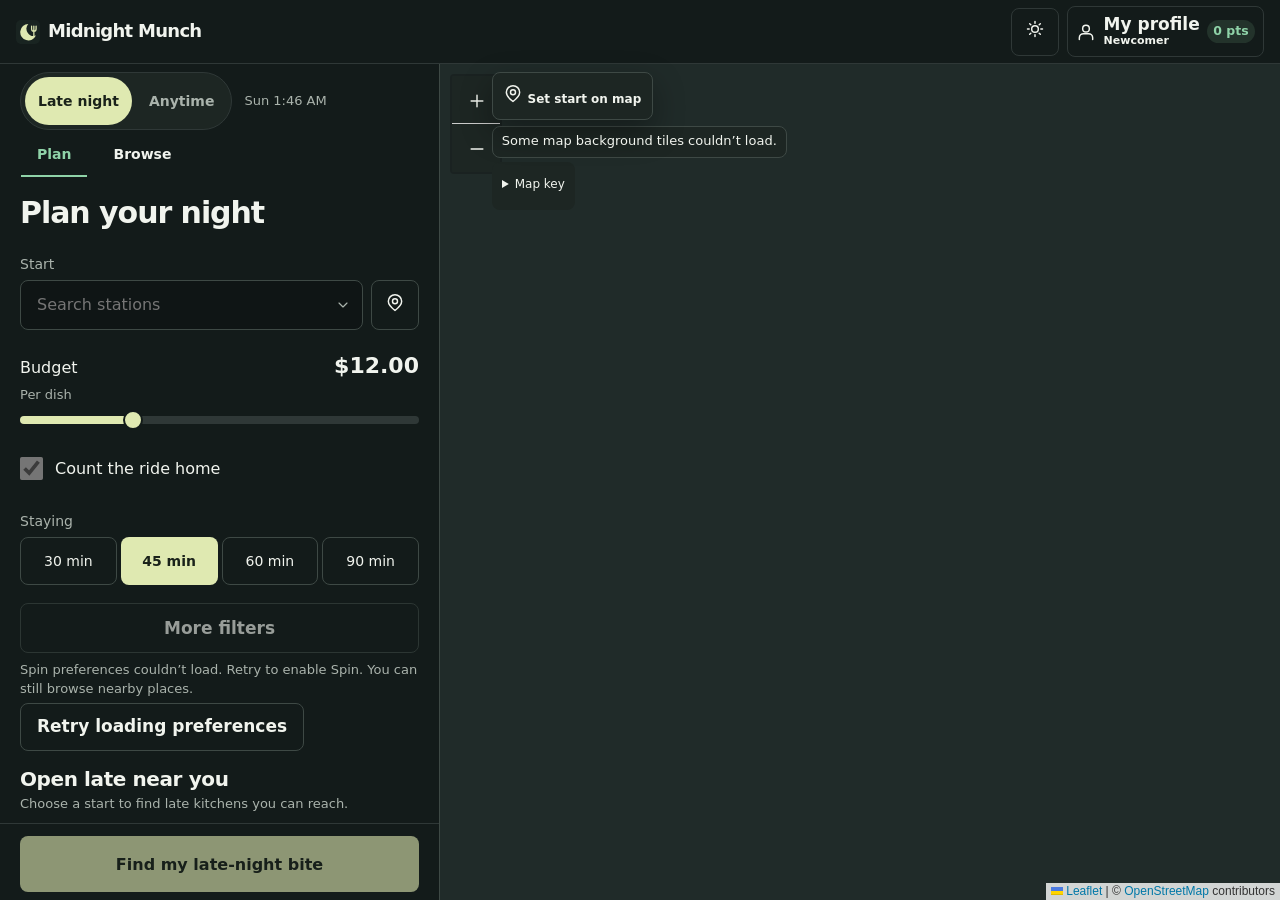
==== commit 3640538a: "Map markers, logo, favicon and icon audit (T51, Codex) Co-Authored-By: Claude Sonnet 5.5 <noreply@an" ====
--- a/web/index.html
+++ b/web/index.html
@@ -5,6 +5,7 @@
   <meta name="viewport" content="width=device-width, initial-scale=1, viewport-fit=cover, interactive-widget=resizes-content">
   <title>Midnight Munch</title>
   <meta name="description" content="Midnight Munch helps you find a late-night bite in Boston, plan the trip there, and catch the last T home.">
+  <link rel="icon" type="image/svg+xml" href="favicon.svg">
   <link rel="stylesheet" href="vendor/leaflet/leaflet.css">
   <link rel="stylesheet" href="styles.css">
   <script src="vendor/leaflet/leaflet.js" defer></script>
@@ -16,8 +17,12 @@
 </head>
 <body>
   <header class="top">
-    <a class="brand" href="./"><span data-icon="moon"></span><span>Midnight Munch</span></a>
-    <div class="header-actions"><button id="themeToggle" type="button" aria-label="Switch to light theme"><span data-icon="moon"></span></button>
+    <a class="brand" href="./"><svg xmlns="http://www.w3.org/2000/svg" class="brand-mark" viewBox="0 0 24 24" aria-hidden="true">
+      <rect width="24" height="24" rx="5" fill="#192421"/>
+      <path fill="#dfe9b1" d="M12.3 4a8.2 8.2 0 1 0 7.6 11.6A7.2 7.2 0 0 1 12.3 4Z"/>
+      <path fill="none" stroke="#dfe9b1" stroke-width="1.25" stroke-linecap="round" d="M15.6 6v3a2.25 2.25 0 0 0 4.5 0V6m-2.25 0v10.5"/>
+    </svg><span>Midnight Munch</span></a>
+    <div class="header-actions"><button id="themeToggle" type="button" aria-label="Switch to light theme"><span class="theme-sun" data-icon="sun"></span><span class="theme-moon" data-icon="moon"></span></button>
     <button id="profileOpen" aria-label="Profile" class="profile-button" type="button" aria-haspopup="dialog" aria-controls="profileDialog">
       <span data-icon="person"></span><span id="profileAvatar" hidden class="avatar" aria-hidden="true">🐶</span>
       <span class="profile-header-text"><span id="profileName">My profile</span><small id="profileLevel">Newcomer</small></span><span id="profileScore">0 pts</span>
@@ -151,7 +156,7 @@
           </div>
 
           <section id="nightLoading" aria-labelledby="loadingHeading" hidden>
-            <span data-icon="clock"></span>
+            <span id="loadingMark" aria-hidden="true"></span>
             <h1 id="loadingHeading" tabindex="-1">Checking trains there and home</h1>
             <p>I'm checking open kitchens, the journey there, and your last way home.</p>
             <p id="loadingAnnouncement" class="sr-only" role="status"></p>
@@ -252,7 +257,7 @@
             </div>
             <p id="logStatus" class="hint" role="status"></p>
               <div class="night-actions">
-                <button id="heroFavorite" class="favorite-heart" type="button" aria-pressed="false" aria-label="Favorite this place">♡</button>
+                <button id="heroFavorite" class="favorite-heart" type="button" aria-pressed="false" aria-label="Favorite this place"><span data-icon="heart"></span></button>
                 <button id="heroReport" type="button" hidden>Report</button>
               </div>
               <p id="fareBreakdown" hidden></p>
@@ -307,7 +312,19 @@
         <button id="setStart" type="button" aria-pressed="false"><span data-icon="pin"></span> Set start on map</button>
         <p id="mapStartStatus" class="hint" role="status"></p>
         <p id="tileStatus" class="hint" role="status"></p>
-        <details class="map-legend"><summary>Map key</summary><p>L · Open past midnight<br>★ · Selected place<br>≈ · Approximate route<br><i class="muted-pin-key" aria-hidden="true"></i> Muted pin · Closed or no public menu</p></details>
+        <details class="map-legend"><summary>Map key</summary>
+          <ul>
+            <li><span class="map-key-swatch" data-marker="open-place" aria-hidden="true"></span>Open place</li>
+            <li><span class="map-key-swatch" data-marker="late" aria-hidden="true"></span>Open past midnight</li>
+            <li><span class="map-key-swatch" data-marker="picked selected" data-marker-icon="star" aria-hidden="true"></span>Your pick</li>
+            <li><span class="map-key-swatch" data-marker="closed-place" aria-hidden="true"></span>Closed or no public menu</li>
+            <li><span class="map-key-swatch" data-marker="route-stop" data-marker-icon="train" aria-hidden="true"></span>Route stop</li>
+            <li><span class="map-key-swatch" data-marker="pinned-marker" data-marker-icon="bus" aria-hidden="true"></span>Pinned trip</li>
+            <li><span class="map-key-swatch" data-marker="user" aria-hidden="true"></span>Start</li>
+            <li><span class="map-key-swatch" data-marker="approximate-stop" data-marker-icon="approximate" aria-hidden="true"></span>Approximate route</li>
+            <li><span class="map-key-swatch" data-marker="open-place" data-marker-stamp="earned" aria-hidden="true"></span>Stamp earned</li>
+          </ul>
+        </details>
       </div>
     </section>
   </main>
--- a/web/styles.css
+++ b/web/styles.css
@@ -1113,3 +1113,132 @@
 .profile-nudge .text-action { font-size: var(--caption-size); }
 #placeList .place-pricing { margin-left: 0; max-width: none; }
 #placeList .from-price { font-size: var(--caption-size); font-weight: 650; }
+
+/* T51 icons and map markers */
+.ui-icon {
+  vertical-align: -.125em;
+  stroke-width: 1.75;
+}
+.stamp .ui-icon { stroke-width: 1.75; }
+button .ui-icon,
+.header-actions .ui-icon,
+.start-controls > button .ui-icon { width: 20px; height: 20px; }
+.favorite-heart[aria-pressed="true"] .icon-heart,
+.icon-star { fill: currentColor; }
+.map-marker-face .icon-star { stroke: none; }
+#themeToggle .theme-moon,
+:root[data-theme="light"] #themeToggle .theme-sun { display: none; }
+:root[data-theme="light"] #themeToggle .theme-moon { display: inline-block; }
+.brand-mark { display: block; width: 24px; height: 24px; flex: none; }
+#loadingMark .brand-mark { width: 44px; height: 44px; margin: 0 auto 18px; }
+#map .leaflet-control-zoom .ui-icon { width: 20px; height: 20px; vertical-align: middle; }
+
+#map .pin {
+  width: 44px;
+  height: 44px;
+  display: grid;
+  place-items: center;
+  background: transparent;
+  border: 0;
+  outline: 0;
+  box-shadow: none;
+}
+.map-marker-face {
+  --marker-edge: #f5f8ee;
+  --marker-shadow: #182421;
+  --marker-open: var(--lime);
+  --marker-muted: #abb9b1;
+  --marker-focus: #e2f4b5;
+  --marker-start: #99ccff;
+  position: relative;
+  display: inline-grid;
+  place-items: center;
+  box-sizing: border-box;
+  width: 14px;
+  height: 14px;
+  flex: none;
+  border: 2px solid var(--canvas);
+  border-radius: 50%;
+  background: var(--marker-open);
+  color: #192421;
+  box-shadow: 0 0 0 1px var(--marker-edge), 0 0 0 2px var(--marker-shadow);
+  font-size: 12px;
+  font-weight: 800;
+  line-height: 1;
+  pointer-events: none;
+}
+:root[data-theme="light"] .map-marker-face {
+  --marker-edge: #273b33;
+  --marker-shadow: #f7f8f2;
+  --marker-open: var(--green);
+  --marker-muted: #5a7167;
+  --marker-focus: #254f41;
+  --marker-start: #448ad2;
+}
+.map-marker-face.late { width: 20px; height: 20px; background: #e7ef9d; }
+.map-marker-face.picked {
+  width: 26px;
+  height: 26px;
+  background: #dfe9b1;
+  box-shadow: 0 0 0 1px var(--marker-edge), 0 0 0 2px var(--marker-shadow), 0 0 0 7px #dfe9b160;
+}
+.map-marker-face.selected,
+#map .pin:focus-visible .map-marker-face {
+  outline: 2px solid var(--marker-focus);
+  outline-offset: 3px;
+}
+#map .pin:focus-visible .map-marker-face {
+  box-shadow: 0 0 0 1px var(--marker-edge), 0 0 0 7px var(--marker-shadow);
+}
+.map-marker-face:is(.closed-place, .no-menu) {
+  background: transparent;
+  border-color: var(--marker-muted);
+}
+.map-marker-face:is(.route-stop, .pinned-marker, .approximate-stop) {
+  width: 22px;
+  height: 22px;
+  background: #edf4ef;
+}
+.map-marker-face.pinned-marker { background: #dfe9b1; }
+.map-marker-face.user { width: 16px; height: 16px; background: var(--marker-start); }
+.map-marker-face .ui-icon { width: 14px; height: 14px; }
+.map-stamp-dot {
+  position: absolute;
+  right: -5px;
+  bottom: -5px;
+  width: 8px;
+  height: 8px;
+  border: 1px solid #192421;
+  border-radius: 50%;
+  background: #abb9b1;
+}
+.map-stamp-dot.earned { background: #dfe9b1; }
+.map-legend ul {
+  margin: 4px 0 0;
+  padding: 6px 10px;
+  list-style: none;
+  background: var(--surface);
+  border: 1px solid var(--line);
+  border-radius: var(--radius);
+}
+.map-legend li { display: flex; align-items: center; gap: 8px; min-height: 30px; }
+.map-key-swatch { width: 30px; display: grid; place-items: center; }
+
+@media (forced-colors: active) {
+  .brand-mark { forced-color-adjust: none; }
+  .map-marker-face {
+    forced-color-adjust: none;
+    --marker-edge: CanvasText;
+    --marker-shadow: Canvas;
+    --marker-focus: Highlight;
+    background: CanvasText;
+    border-color: Canvas;
+    color: Canvas;
+  }
+  :root[data-theme] .map-marker-face:is(.late, .picked, .route-stop, .pinned-marker, .approximate-stop, .user) {
+    background: CanvasText;
+  }
+  :root[data-theme] .map-marker-face:is(.closed-place, .no-menu) { border-color: CanvasText; }
+  .map-stamp-dot { background: Canvas; border-color: CanvasText; }
+  .map-stamp-dot.earned { background: Highlight; }
+}
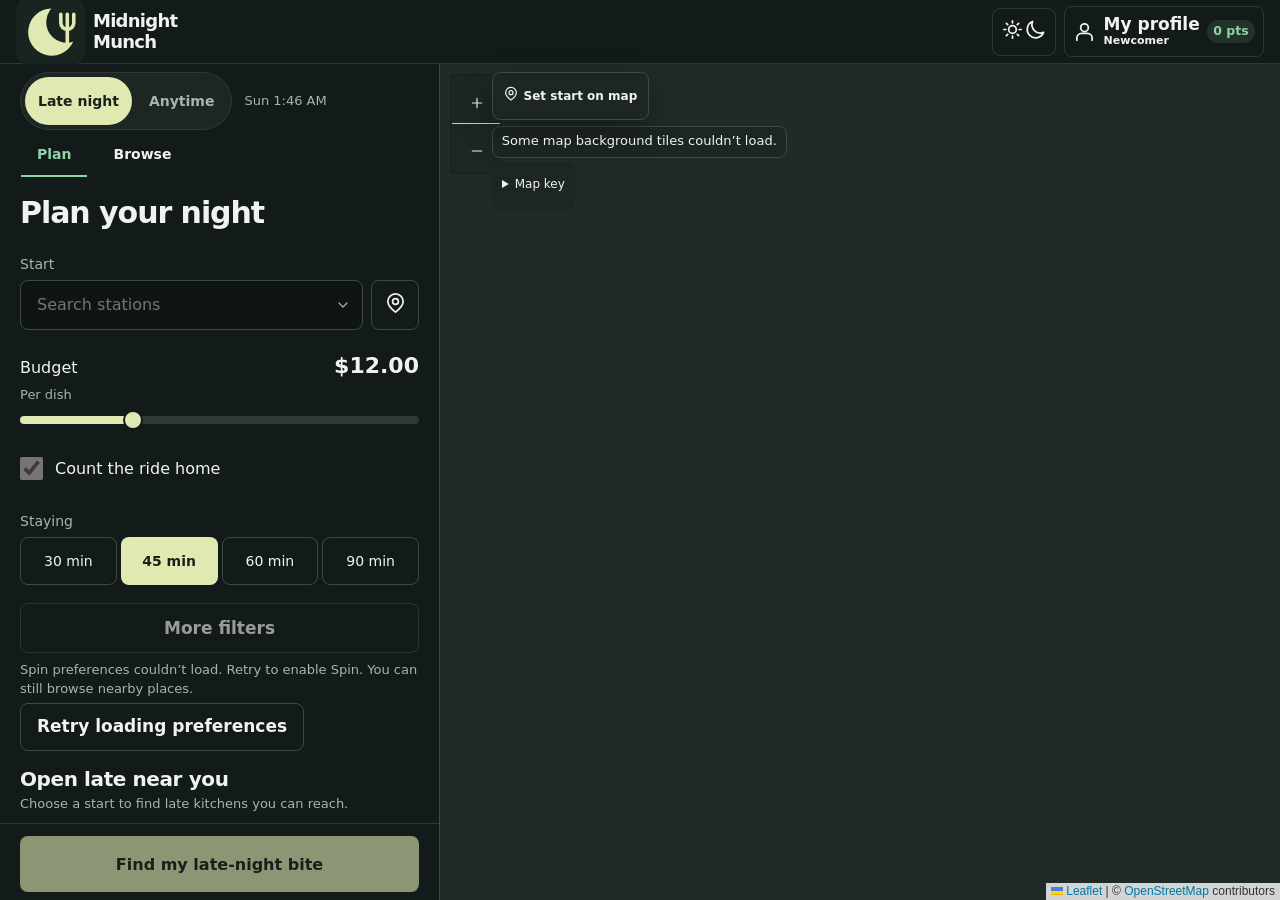
==== commit e5fcda7d: "Merge branch 'codex/T51-icons' into claude/menus-new-places # Conflicts: #	docs/HANDOFF.md #	web/sty" ====
--- a/web/index.html
+++ b/web/index.html
@@ -596,6 +596,50 @@
           <button id="devResetClock" type="button">Use real time</button>
         </div>
       </fieldset>
+      <div id="devDemo" hidden>
+        <p id="devDemoUnavailable" class="hint" hidden>Can't reach the demo controls</p>
+        <fieldset id="devDemoClock" class="dev-section" disabled>
+          <legend>Boston demo time</legend>
+          <time id="devDemoTime">Waiting for demo time…</time>
+          <button id="devDemoPlay" type="button">Freeze</button>
+          <div class="dev-demo-grid">
+            <button type="button" data-dev-jump="1">+1 min</button>
+            <button type="button" data-dev-jump="5">+5 min</button>
+            <button type="button" data-dev-jump="15">+15 min</button>
+            <button type="button" data-dev-jump="60">+60 min</button>
+          </div>
+          <form id="devDemoSetTime">
+            <label>Set time <input id="devDemoTimeInput" type="time" required></label>
+            <button type="submit">Set</button>
+          </form>
+          <div id="devDemoSpeeds" class="dev-demo-grid" role="group" aria-label="Clock speed"></div>
+        </fieldset>
+        <fieldset id="devDemoScenario" class="dev-section" disabled>
+          <legend>Scenario</legend>
+          <label>Demo scenario <select id="devDemoScenarios"></select></label>
+          <p id="devDemoHint" class="hint"></p>
+          <button id="devDemoResetScenario" type="button">Reset to scenario start</button>
+          <button id="devDemoResetEverything" type="button">Reset everything</button>
+        </fieldset>
+        <fieldset id="devDemoPersona" class="dev-section" disabled>
+          <legend>Persona</legend>
+          <div id="devDemoPersonas" class="dev-demo-grid"></div>
+          <p id="devDemoRecovery" class="hint" hidden></p>
+        </fieldset>
+        <fieldset id="devDemoAlerts" class="dev-section" disabled>
+          <legend>Service alerts</legend>
+          <div id="devDemoAlertButtons" class="dev-demo-grid"></div>
+        </fieldset>
+        <fieldset id="devDemoMoments" class="dev-section" disabled>
+          <legend>Moments</legend>
+          <div id="devDemoTriggers" class="dev-demo-grid"></div>
+        </fieldset>
+        <fieldset id="devDemoBeatsSection" class="dev-section" disabled>
+          <legend>Recording beats</legend>
+          <ol id="devDemoBeats"></ol>
+          <button id="devDemoClearBeats" type="button">Clear checks</button>
+        </fieldset>
+      </div>
       <fieldset class="dev-section">
         <legend>Motion</legend>
         <label>Motion preference
--- a/web/styles.css
+++ b/web/styles.css
@@ -1114,6 +1114,22 @@
 #placeList .place-pricing { margin-left: 0; max-width: none; }
 #placeList .from-price { font-size: var(--caption-size); font-weight: 650; }
 
+/* Demo controls in the developer sheet */
+#devDemoTime { display: block; margin-bottom: 8px; font-variant-numeric: tabular-nums; }
+.dev-demo-grid { display: flex; flex-wrap: wrap; gap: 8px; margin-block: 8px; }
+.dev-demo-grid button { flex: 1 1 auto; }
+#devDemo button { min-height: 48px; border-radius: 12px; }
+#devDemo button[aria-pressed="true"] { border-color: var(--green); background: var(--mint); }
+#devDemoScenario > button + button { margin-top: 8px; }
+#devDemoSetTime { display: flex; align-items: end; gap: 8px; margin-block: 8px; }
+#devDemoSetTime label:not(.fare-switch) { flex: 1; min-width: 0; margin: 0; }
+#devDemoRecovery { user-select: text; }
+#devDemoBeats { padding-inline-start: 20px; }
+#devDemoBeats [aria-current="step"] { color: var(--green); }
+#devDialog:has(#devDemo:not([hidden])) .dev-status:not(:empty) {
+  position: sticky;
+  bottom: 0;
+  z-index: 1;
 /* T51 icons and map markers */
 .ui-icon {
   vertical-align: -.125em;
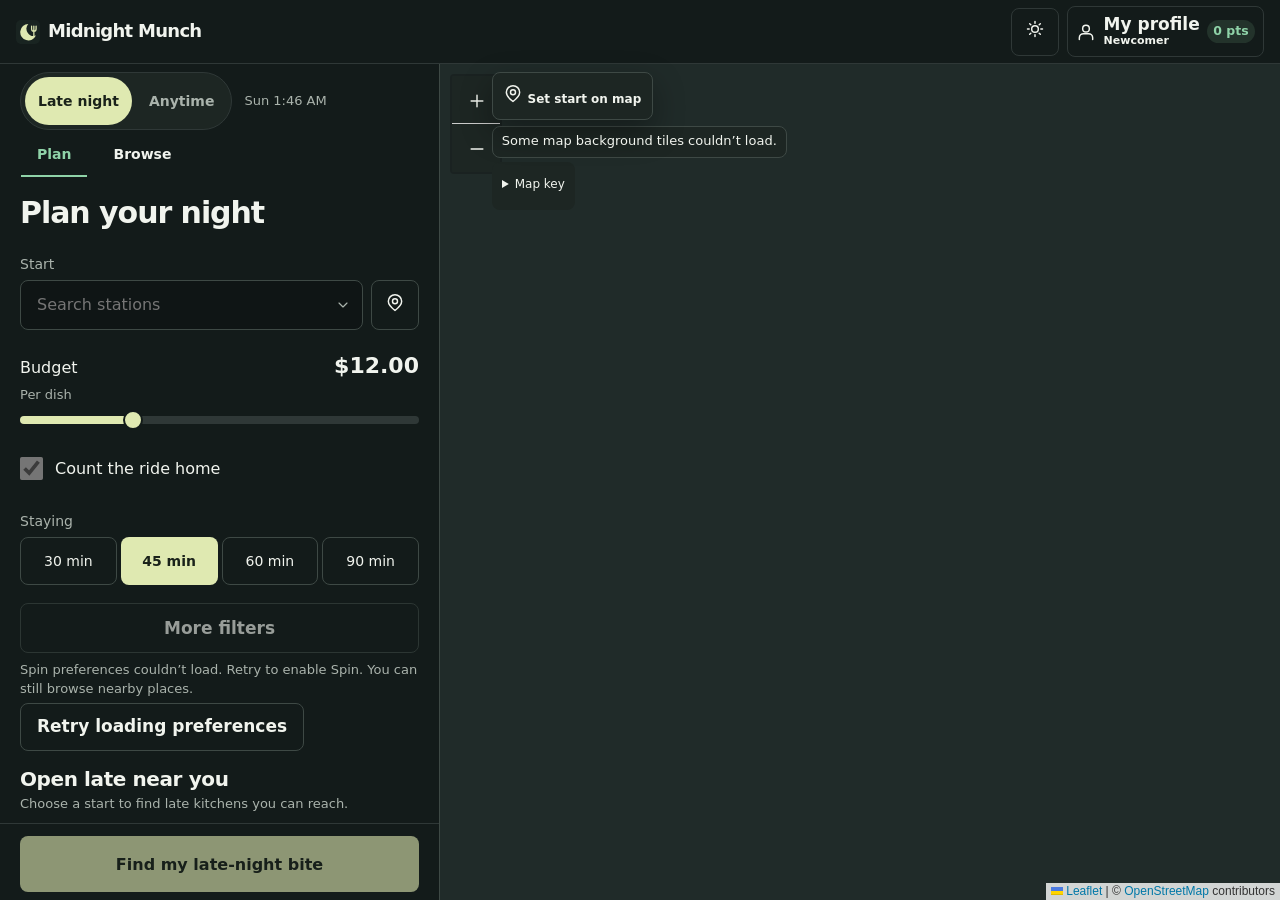
==== commit e6a4183c: "Dev dialog: Move me to the restaurant, stamp and points fixes (T54, Codex) Co-Authored-By: Claude So" ====
--- a/web/index.html
+++ b/web/index.html
@@ -578,13 +578,21 @@
           <label>Accuracy (meters) <input id="devAccuracy" type="number" inputmode="decimal" min="0" step="any" value="10"></label>
           <label>Result
             <select id="devGpsResult">
-              <option value="position">Position</option>
+              <option value="position">Position available</option>
               <option value="denied">Permission denied</option>
               <option value="unavailable">Position unavailable</option>
             </select>
           </label>
         </div>
         <p id="devGpsHint" class="hint">“Use my location” and “Log restaurant” get this answer instead of the device’s GPS.</p>
+        <div id="devRestaurantField" hidden>
+          <label for="devRestaurant">Restaurant</label>
+          <select id="devRestaurant"><option value="">Choose a restaurant</option></select>
+        </div>
+        <div class="dev-actions">
+          <button id="devMoveRestaurant" type="button">Move me to the restaurant</button>
+          <button id="devRealLocation" type="button">Back to my real location</button>
+        </div>
         <button id="devApplyLocation" type="button">Apply as start</button>
       </fieldset>
       <fieldset id="devClockSection" class="dev-section">
--- a/web/styles.css
+++ b/web/styles.css
@@ -1130,6 +1130,7 @@
   position: sticky;
   bottom: 0;
   z-index: 1;
+}
 /* T51 icons and map markers */
 .ui-icon {
   vertical-align: -.125em;
@@ -1258,3 +1259,18 @@
   .map-stamp-dot { background: Canvas; border-color: CanvasText; }
   .map-stamp-dot.earned { background: Highlight; }
 }
+/* Developer dialog: the time box sits beside the Set button (the global full-width button rule had squeezed the box to 0). */
+#devDemoSetTime { display: grid; grid-template-columns: minmax(0, 1fr) auto; align-items: end; gap: 8px; }
+#devDemoSetTime label { min-width: 0; }
+#devDemoSetTime input { width: 100%; min-width: 0; }
+#devDemoSetTime button { width: auto; min-width: 88px; padding-inline: 20px; }
+
+.stamp {
+  display: inline-flex;
+  width: auto;
+  gap: .25rem;
+  padding-inline: .35rem;
+  border-radius: 999px;
+  font-size: .7rem;
+  white-space: nowrap;
+}
